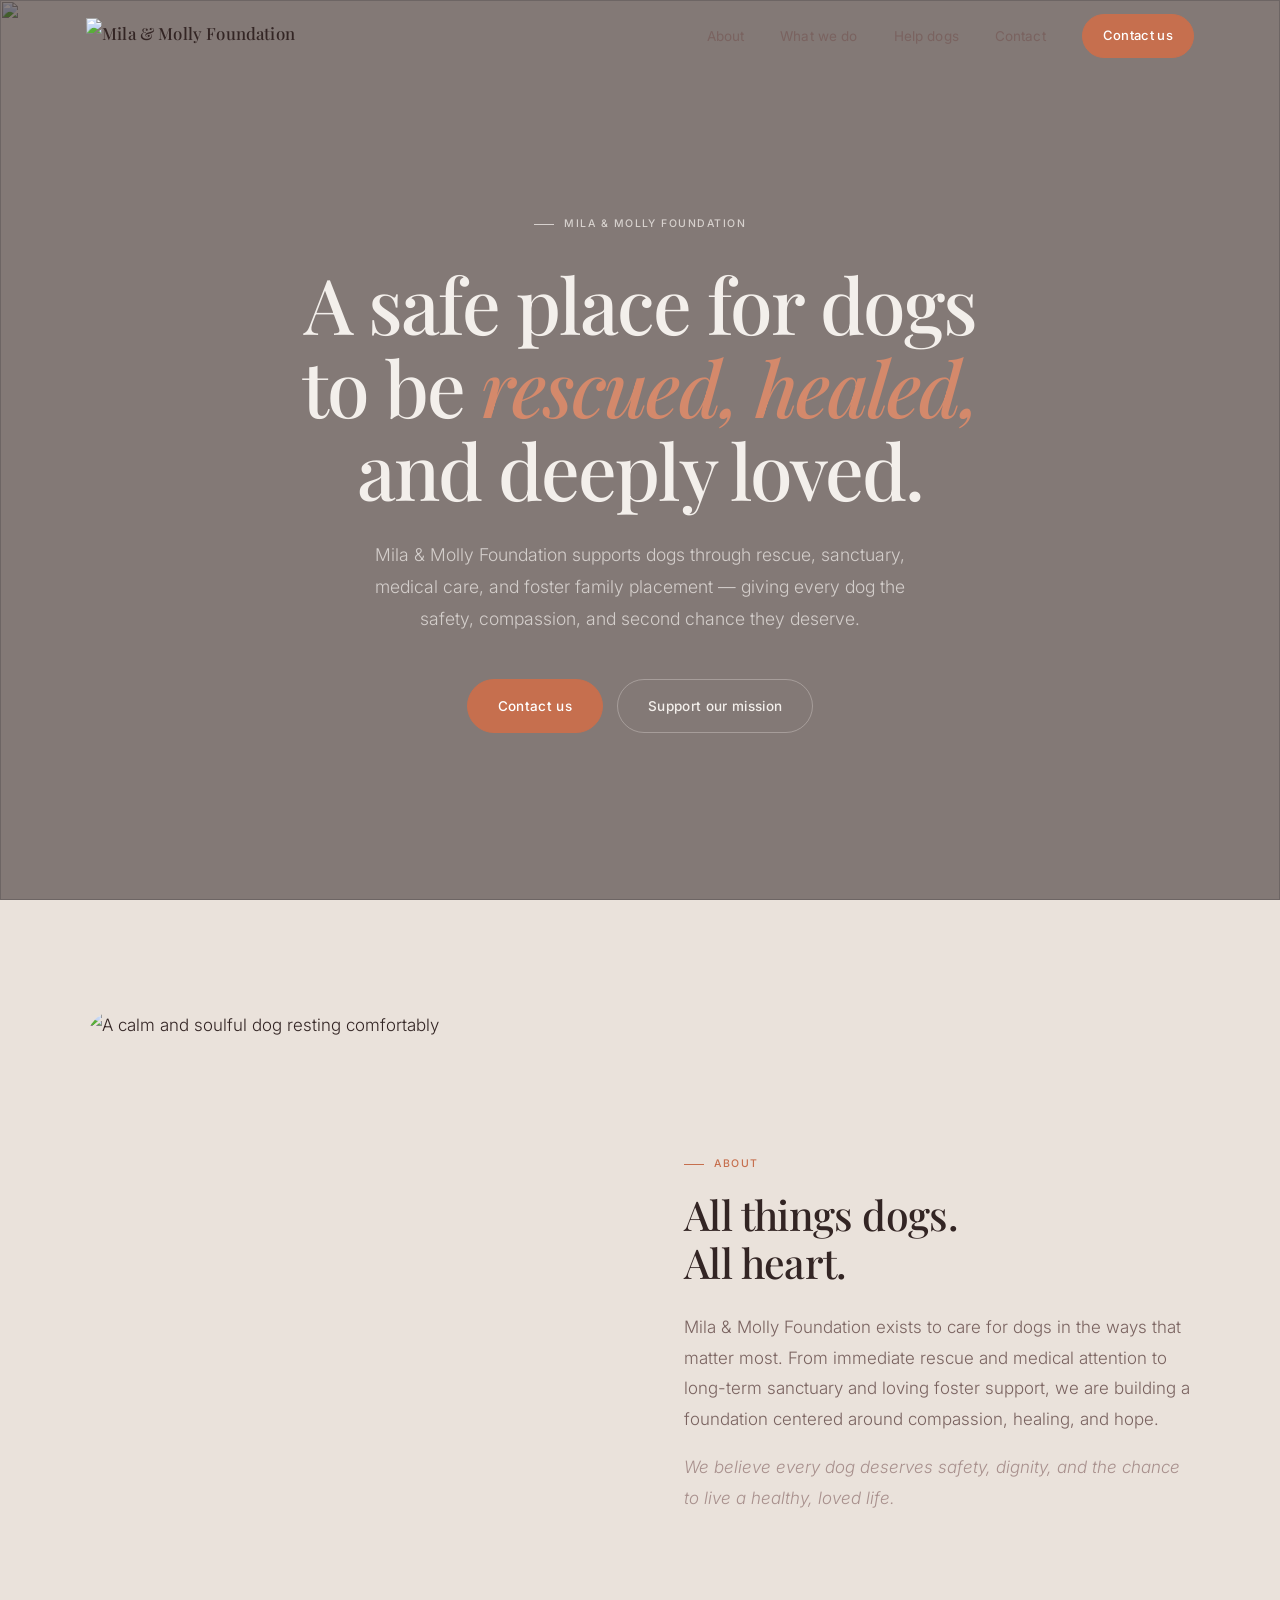
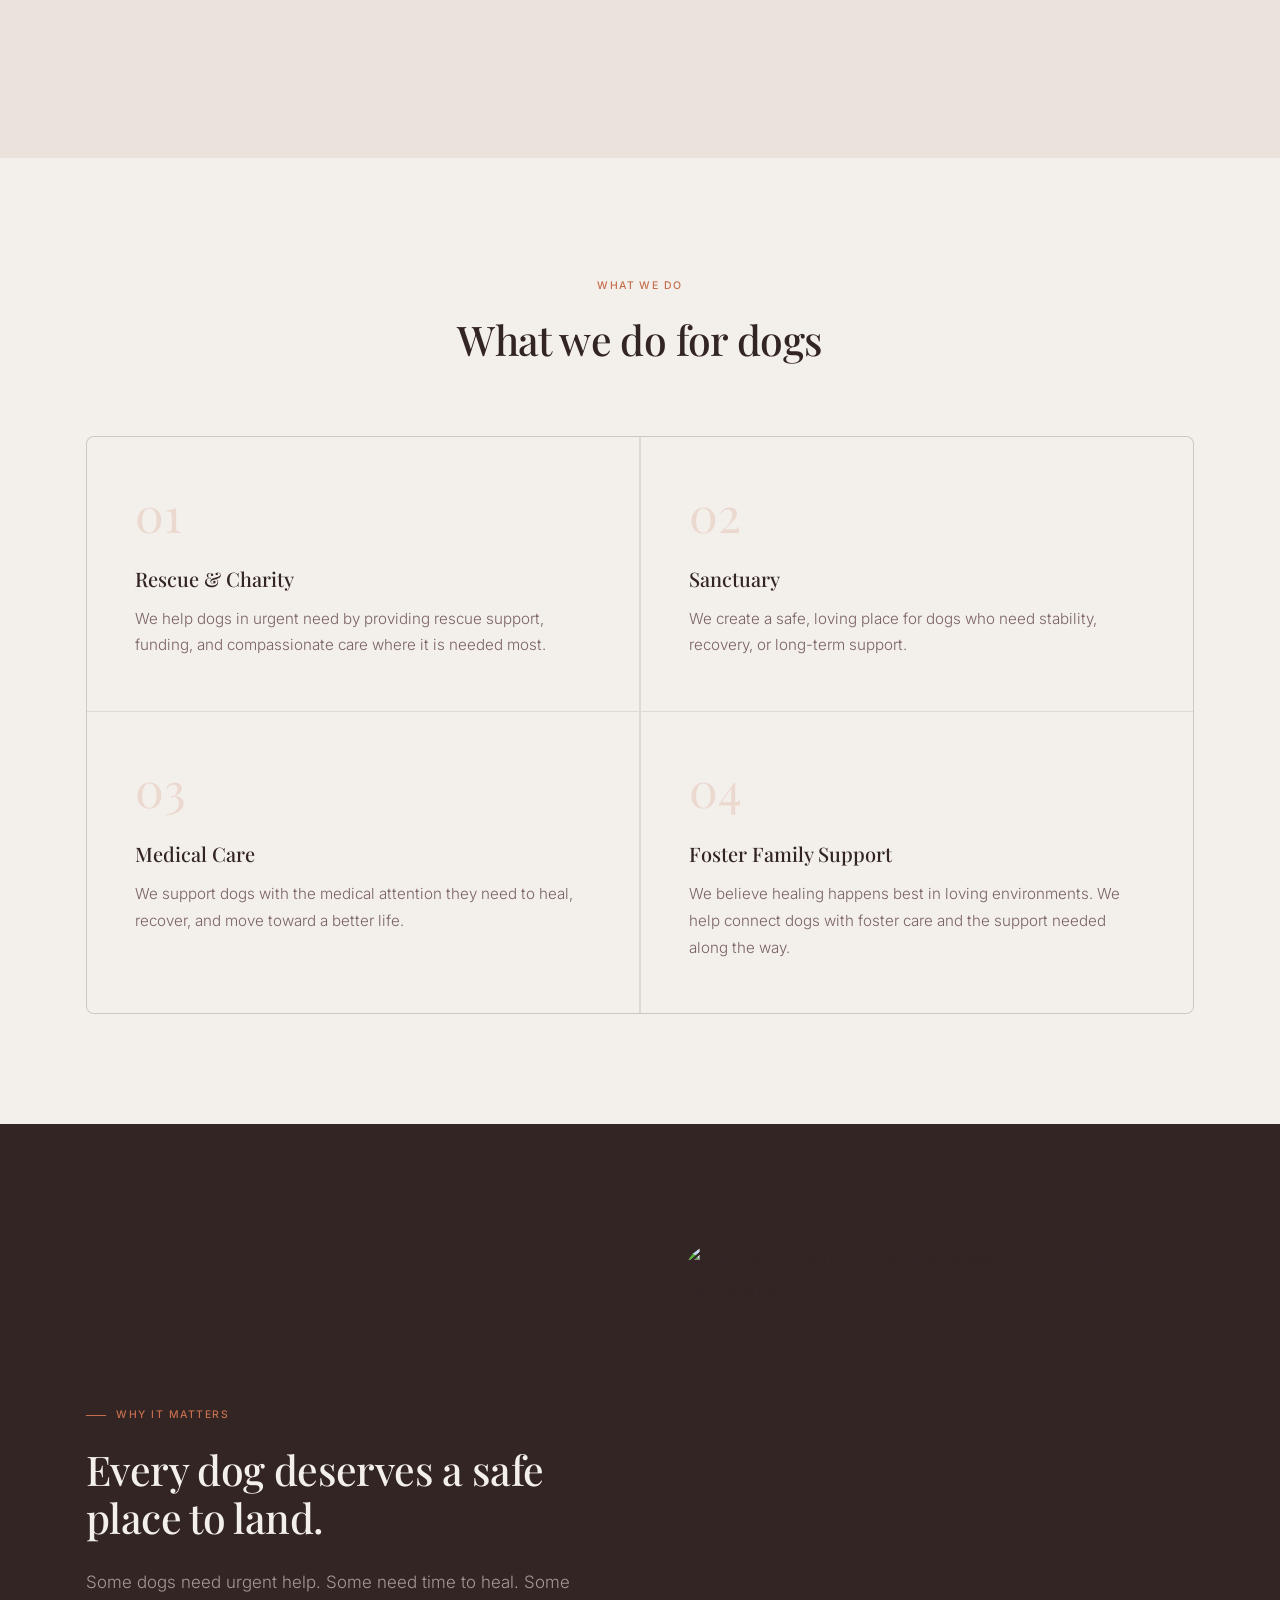
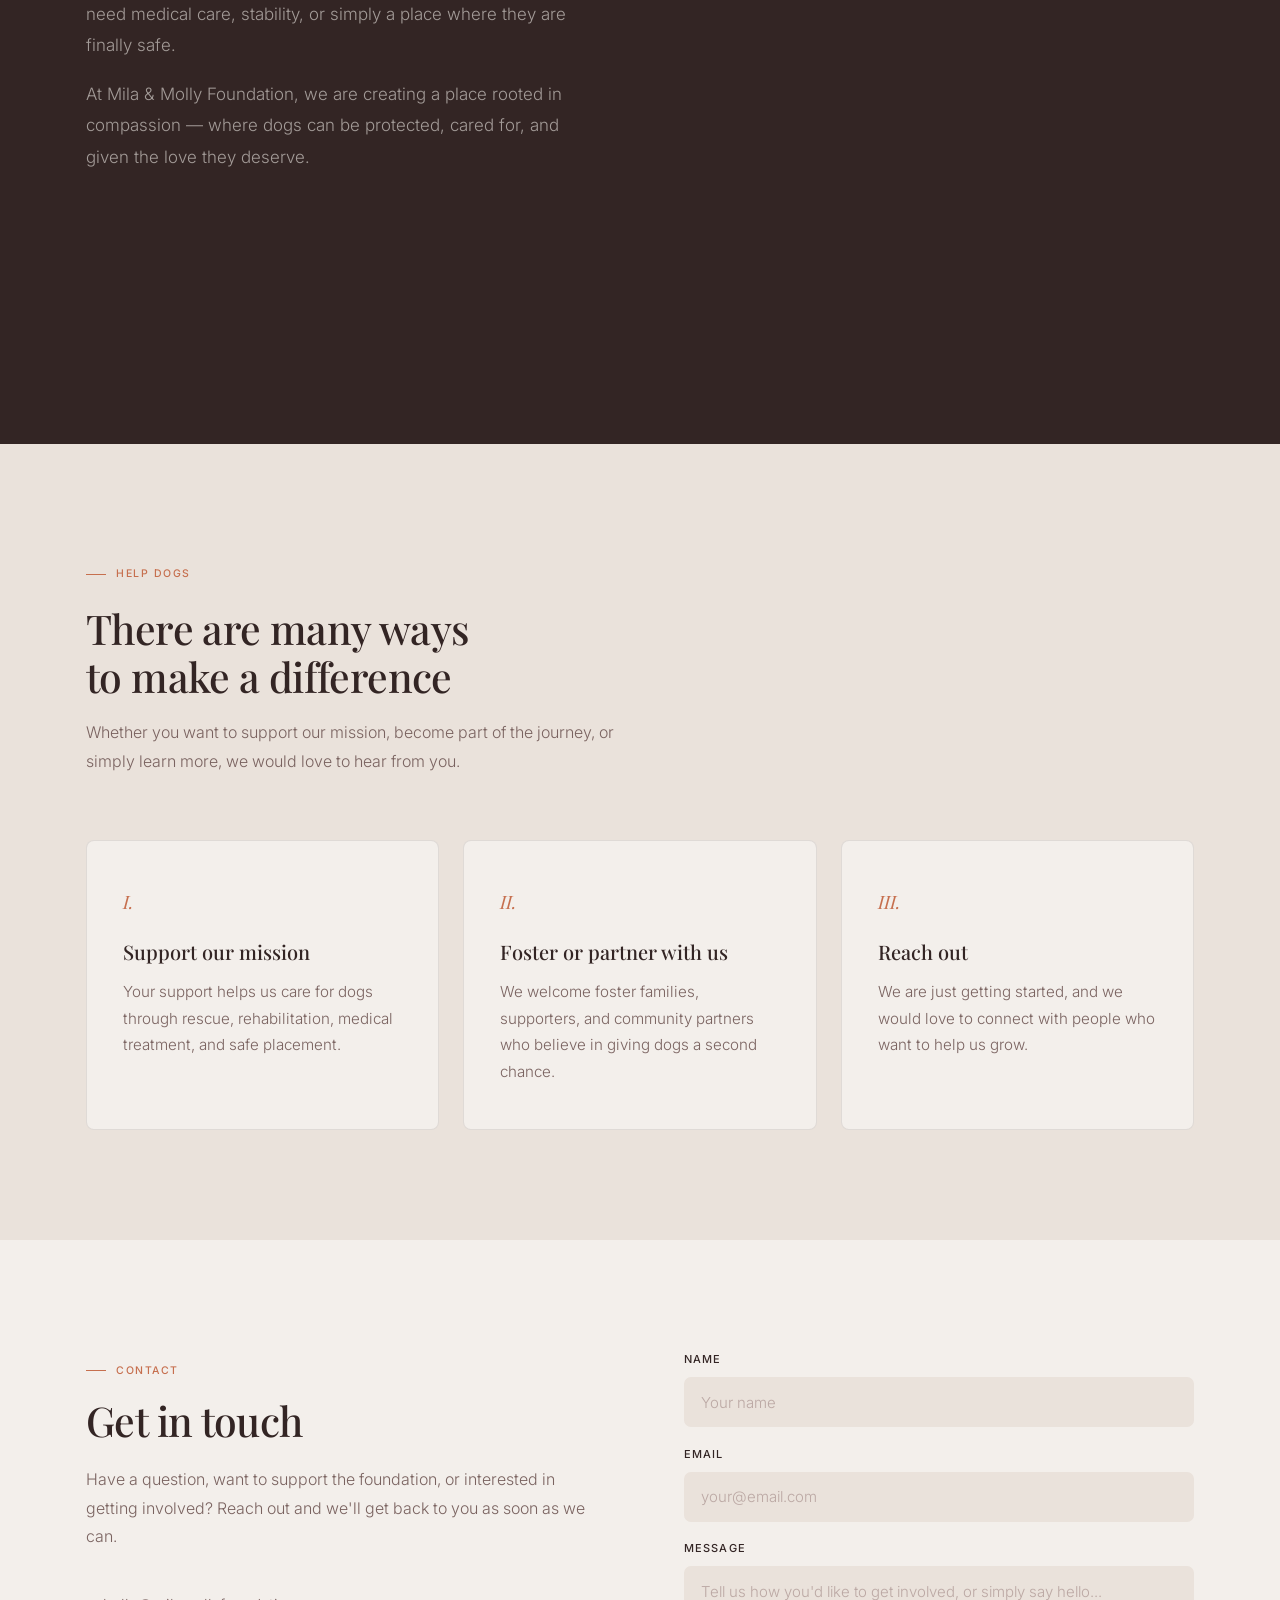
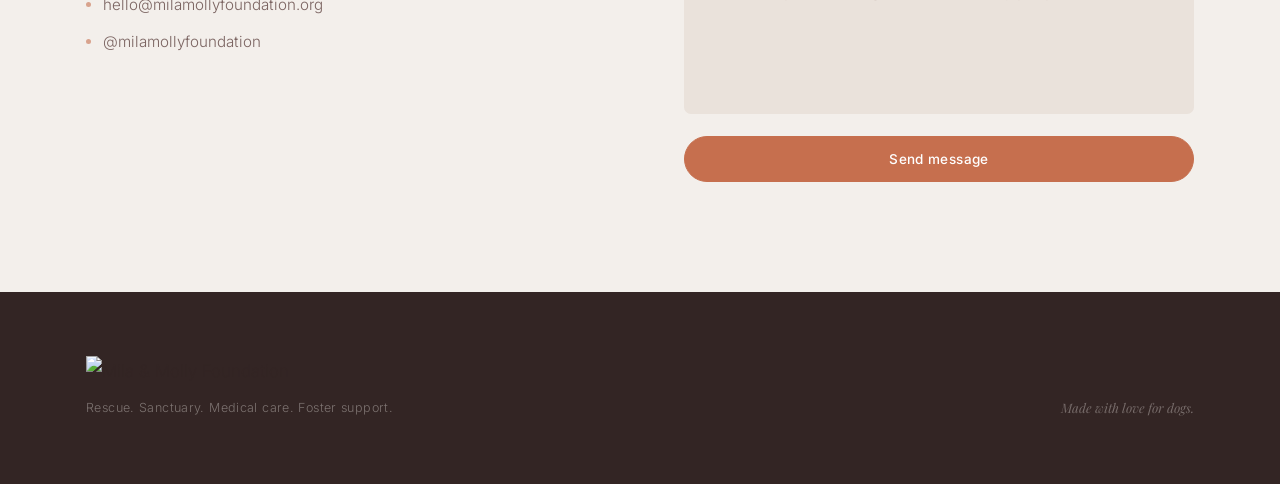
==== index.html @ 0644f425 "Add files via upload" ====
<!DOCTYPE html>
<html lang="en">
<head>
  <meta charset="UTF-8">
  <meta name="viewport" content="width=device-width, initial-scale=1.0">
  <title>Mila & Molly Foundation — Rescue. Sanctuary. Love.</title>
  <meta name="description" content="Mila & Molly Foundation supports dogs through rescue, sanctuary, medical care, and foster family placement — giving every dog the safety, compassion, and second chance they deserve.">

  <link rel="preconnect" href="https://fonts.googleapis.com">
  <link rel="preconnect" href="https://fonts.gstatic.com" crossorigin>
  <link href="https://fonts.googleapis.com/css2?family=Playfair+Display:ital,wght@0,400;0,500;0,600;1,400;1,500&family=Inter:wght@300;400;500;600&display=swap" rel="stylesheet">

  <style>

    /* ═══════════════════════════════════════════
       RESET & BASE
    ═══════════════════════════════════════════ */

    *, *::before, *::after {
      box-sizing: border-box;
      margin: 0;
      padding: 0;
    }

    :root {
      --bg:          #F3EFEB;
      --bg-2:        #EAE2DB;
      --bg-3:        #E2D9D1;
      --text:        #332524;
      --accent:      #C66F4E;
      --accent-h:    #D4896B;
      --muted:       #7A6360;
      --muted-light: #A8908D;
      --border:      rgba(51, 37, 36, 0.10);
      --border-m:    rgba(51, 37, 36, 0.18);
      --hdr:         72px;
    }

    html {
      scroll-behavior: smooth;
    }

    body {
      background: var(--bg);
      color: var(--text);
      font-family: 'Inter', sans-serif;
      font-weight: 300;
      font-size: 17px;
      line-height: 1.8;
      -webkit-font-smoothing: antialiased;
      -moz-osx-font-smoothing: grayscale;
      overflow-x: hidden;
    }

    img {
      display: block;
      max-width: 100%;
    }

    a {
      color: inherit;
      text-decoration: none;
    }

    /* ═══════════════════════════════════════════
       TYPOGRAPHY SYSTEM
    ═══════════════════════════════════════════ */

    h1, h2, h3 {
      font-family: 'Playfair Display', serif;
      color: var(--text);
    }

    h1 {
      font-size: clamp(2.6rem, 4.5vw, 4rem);
      font-weight: 500;
      line-height: 1.12;
      letter-spacing: -0.02em;
    }

    h2 {
      font-size: clamp(2rem, 3.2vw, 2.9rem);
      font-weight: 500;
      line-height: 1.18;
      letter-spacing: -0.015em;
    }

    h3 {
      font-size: 1.25rem;
      font-weight: 500;
      line-height: 1.35;
    }

    p {
      color: var(--muted);
      font-weight: 300;
    }

    .label {
      display: inline-flex;
      align-items: center;
      gap: 0.65rem;
      font-size: 10.5px;
      font-weight: 500;
      letter-spacing: 0.14em;
      text-transform: uppercase;
      color: var(--accent);
      margin-bottom: 1.25rem;
    }

    .label::before {
      content: '';
      display: block;
      width: 20px;
      height: 1px;
      background: currentColor;
      flex-shrink: 0;
    }

    /* ═══════════════════════════════════════════
       BUTTONS
    ═══════════════════════════════════════════ */

    .btn {
      display: inline-flex;
      align-items: center;
      justify-content: center;
      padding: 0.875rem 1.875rem;
      border-radius: 100px;
      font-family: 'Inter', sans-serif;
      font-size: 13.5px;
      font-weight: 500;
      letter-spacing: 0.025em;
      cursor: pointer;
      transition: background 0.22s ease, color 0.22s ease,
                  transform 0.22s ease, box-shadow 0.22s ease,
                  border-color 0.22s ease;
      border: 1.5px solid transparent;
      text-decoration: none;
      white-space: nowrap;
    }

    .btn-primary {
      background: var(--accent);
      color: #fff;
      border-color: var(--accent);
    }

    .btn-primary:hover {
      background: var(--accent-h);
      border-color: var(--accent-h);
      transform: translateY(-2px);
      box-shadow: 0 10px 28px rgba(198, 111, 78, 0.28);
    }

    .btn-ghost {
      background: transparent;
      color: var(--text);
      border-color: var(--border-m);
    }

    .btn-ghost:hover {
      background: var(--bg-2);
      border-color: rgba(51, 37, 36, 0.3);
    }

    .btn-ghost-light {
      background: transparent;
      color: #F3EFEB;
      border-color: rgba(243, 239, 235, 0.3);
    }

    .btn-ghost-light:hover {
      background: rgba(243, 239, 235, 0.1);
      border-color: rgba(243, 239, 235, 0.5);
    }

    /* ═══════════════════════════════════════════
       LAYOUT
    ═══════════════════════════════════════════ */

    .container {
      width: 100%;
      max-width: 1180px;
      margin: 0 auto;
      padding: 0 2.25rem;
    }

    section {
      padding: 110px 0;
    }

    /* ═══════════════════════════════════════════
       HEADER
    ═══════════════════════════════════════════ */

    #site-header {
      position: fixed;
      top: 0;
      left: 0;
      right: 0;
      z-index: 200;
      height: var(--hdr);
      display: flex;
      align-items: center;
      transition: background 0.35s ease, box-shadow 0.35s ease;
    }

    #site-header.scrolled {
      background: rgba(243, 239, 235, 0.94);
      backdrop-filter: blur(16px);
      -webkit-backdrop-filter: blur(16px);
      box-shadow: 0 1px 0 var(--border);
    }

    .header-inner {
      display: flex;
      align-items: center;
      justify-content: space-between;
      width: 100%;
      max-width: 1180px;
      margin: 0 auto;
      padding: 0 2.25rem;
    }

    .logo {
      font-family: 'Playfair Display', serif;
      font-size: 1.05rem;
      font-weight: 500;
      color: var(--text);
      letter-spacing: 0.01em;
      flex-shrink: 0;
    }

    .logo-amp {
      color: var(--accent);
    }

    .logo-img {
      height: 36px;
      width: auto;
      display: block;
      transition: opacity 0.2s ease;
    }

    .footer-logo-img {
      height: 32px;
      margin-bottom: 0.6rem;
    }

    .site-nav {
      display: flex;
      align-items: center;
      gap: 2.25rem;
    }

    .nav-link {
      font-size: 13.5px;
      font-weight: 400;
      color: var(--muted);
      transition: color 0.2s;
      letter-spacing: 0.01em;
    }

    .nav-link:hover {
      color: var(--text);
    }

    .nav-cta {
      padding: 0.6rem 1.25rem;
      font-size: 13px;
    }

    /* ═══════════════════════════════════════════
       HERO
    ═══════════════════════════════════════════ */

    #hero {
      padding: 0;
      min-height: 100vh;
      position: relative;
      display: flex;
      align-items: center;
      justify-content: center;
      overflow: hidden;
    }

    .hero-bg {
      position: absolute;
      inset: 0;
      z-index: 0;
    }

    .hero-bg img {
      width: 100%;
      height: 100%;
      object-fit: cover;
      object-position: center 25%;
    }

    .hero-overlay {
      position: absolute;
      inset: 0;
      background: rgba(51, 37, 36, 0.58);
      z-index: 1;
    }

    .hero-content {
      position: relative;
      z-index: 2;
      text-align: center;
      padding: calc(var(--hdr) + 72px) 2.25rem 96px;
      max-width: 900px;
      width: 100%;
      margin: 0 auto;
      display: flex;
      flex-direction: column;
      align-items: center;
    }

    .hero-kicker {
      color: rgba(243, 239, 235, 0.75);
      margin-bottom: 1.75rem;
    }

    .hero-kicker::before {
      background: rgba(243, 239, 235, 0.75);
    }

    .hero-headline {
      font-family: 'Playfair Display', serif;
      font-size: clamp(3rem, 6vw, 5.5rem);
      font-weight: 500;
      line-height: 1.08;
      letter-spacing: -0.025em;
      color: #F3EFEB;
      margin-bottom: 1.75rem;
    }

    .hero-headline em {
      font-style: italic;
      color: var(--accent-h);
    }

    .hero-body {
      font-size: 1.1rem;
      color: rgba(243, 239, 235, 0.72);
      max-width: 540px;
      line-height: 1.82;
      margin-bottom: 2.75rem;
      font-weight: 300;
    }

    .hero-ctas {
      display: flex;
      gap: 0.875rem;
      flex-wrap: wrap;
      justify-content: center;
    }

    /* ═══════════════════════════════════════════
       ABOUT
    ═══════════════════════════════════════════ */

    #about {
      background: var(--bg-2);
    }

    .about-grid {
      display: grid;
      grid-template-columns: 1fr 1fr;
      gap: 88px;
      align-items: center;
    }

    .about-photo {
      border-radius: 32px;
      overflow: hidden;
      aspect-ratio: 4 / 5;
      position: relative;
    }

    .about-photo img {
      width: 100%;
      height: 100%;
      object-fit: cover;
      object-position: center 30%;
      transition: transform 0.7s ease;
    }

    .about-photo:hover img {
      transform: scale(1.03);
    }

    .about-text .label {
      margin-bottom: 1rem;
    }

    .about-text h2 {
      margin-bottom: 1.6rem;
    }

    .about-text p + p {
      margin-top: 1.1rem;
    }

    .about-text p:last-of-type {
      font-style: italic;
      color: var(--muted-light);
    }

    /* ═══════════════════════════════════════════
       WHAT WE DO
    ═══════════════════════════════════════════ */

    #what-we-do {
      background: var(--bg);
    }

    .wwd-header {
      text-align: center;
      margin-bottom: 4.5rem;
    }

    .wwd-header .label {
      justify-content: center;
    }

    .wwd-header .label::before {
      display: none;
    }

    .wwd-header h2 {
      margin-top: 0;
    }

    .wwd-grid {
      display: grid;
      grid-template-columns: repeat(2, 1fr);
      gap: 1.5px;
      background: var(--border);
      border: 1.5px solid var(--border);
      border-radius: 8px;
      overflow: hidden;
    }

    .wwd-card {
      background: var(--bg);
      padding: 3.25rem 3rem;
      transition: background 0.3s ease;
      position: relative;
    }

    .wwd-card:hover {
      background: var(--bg-2);
    }

    .wwd-num {
      font-family: 'Playfair Display', serif;
      font-size: 3rem;
      font-weight: 400;
      color: rgba(198, 111, 78, 0.18);
      line-height: 1;
      margin-bottom: 1.75rem;
      display: block;
    }

    .wwd-card h3 {
      margin-bottom: 0.875rem;
      color: var(--text);
    }

    .wwd-card p {
      font-size: 0.95rem;
      line-height: 1.75;
    }

    /* ═══════════════════════════════════════════
       WHY IT MATTERS
    ═══════════════════════════════════════════ */

    #why {
      background: var(--text);
      padding: 120px 0;
    }

    .why-grid {
      display: grid;
      grid-template-columns: 1fr 1fr;
      gap: 88px;
      align-items: center;
    }

    .why-text .label {
      color: var(--accent);
    }

    .why-text h2 {
      color: #F3EFEB;
      margin-bottom: 1.6rem;
    }

    .why-text p {
      color: rgba(243, 239, 235, 0.58);
      line-height: 1.85;
    }

    .why-text p + p {
      margin-top: 1.1rem;
    }

    .why-photo {
      border-radius: 32px;
      overflow: hidden;
      aspect-ratio: 3 / 4;
    }

    .why-photo img {
      width: 100%;
      height: 100%;
      object-fit: cover;
      object-position: center 20%;
    }

    /* ═══════════════════════════════════════════
       HOW TO HELP
    ═══════════════════════════════════════════ */

    #help {
      background: var(--bg-2);
    }

    .help-header {
      max-width: 580px;
      margin-bottom: 4rem;
    }

    .help-header h2 {
      margin-bottom: 1.1rem;
    }

    .help-header p {
      font-size: 1rem;
    }

    .help-grid {
      display: grid;
      grid-template-columns: repeat(3, 1fr);
      gap: 1.5rem;
    }

    .help-card {
      padding: 2.75rem 2.25rem;
      background: var(--bg);
      border-radius: 8px;
      border: 1.5px solid var(--border);
      transition: box-shadow 0.3s ease, transform 0.3s ease;
    }

    .help-card:hover {
      box-shadow: 0 8px 32px rgba(51, 37, 36, 0.07);
      transform: translateY(-3px);
    }

    .help-roman {
      font-family: 'Playfair Display', serif;
      font-size: 1.15rem;
      font-weight: 400;
      font-style: italic;
      color: var(--accent);
      margin-bottom: 1.25rem;
      display: block;
    }

    .help-card h3 {
      margin-bottom: 0.875rem;
    }

    .help-card p {
      font-size: 0.95rem;
      line-height: 1.75;
    }

    /* ═══════════════════════════════════════════
       CONTACT
    ═══════════════════════════════════════════ */

    #contact {
      background: var(--bg);
    }

    .contact-grid {
      display: grid;
      grid-template-columns: 1fr 1fr;
      gap: 88px;
      align-items: start;
    }

    .contact-info .label {
      margin-bottom: 1rem;
    }

    .contact-info h2 {
      margin-bottom: 1.25rem;
    }

    .contact-info > p {
      margin-bottom: 2.5rem;
      font-size: 1rem;
    }

    .contact-details {
      display: flex;
      flex-direction: column;
      gap: 0.6rem;
    }

    .contact-detail-item {
      display: flex;
      align-items: center;
      gap: 0.75rem;
      font-size: 0.95rem;
      color: var(--muted);
      transition: color 0.2s;
    }

    .contact-detail-item:hover {
      color: var(--accent);
    }

    .detail-dot {
      width: 5px;
      height: 5px;
      border-radius: 50%;
      background: var(--accent);
      flex-shrink: 0;
      opacity: 0.6;
    }

    /* Form */

    .contact-form {
      display: flex;
      flex-direction: column;
      gap: 1.1rem;
    }

    .form-group {
      display: flex;
      flex-direction: column;
      gap: 0.45rem;
    }

    .form-label {
      font-size: 11px;
      font-weight: 500;
      letter-spacing: 0.1em;
      text-transform: uppercase;
      color: var(--text);
    }

    .form-input,
    .form-textarea {
      width: 100%;
      padding: 0.9rem 1rem;
      background: var(--bg-2);
      border: 1.5px solid transparent;
      border-radius: 7px;
      font-family: 'Inter', sans-serif;
      font-size: 15px;
      font-weight: 300;
      color: var(--text);
      transition: border-color 0.22s, background 0.22s;
      outline: none;
      resize: none;
    }

    .form-input::placeholder,
    .form-textarea::placeholder {
      color: var(--muted-light);
      opacity: 0.7;
    }

    .form-input:focus,
    .form-textarea:focus {
      border-color: rgba(198, 111, 78, 0.45);
      background: rgba(255,255,255,0.7);
    }

    .form-textarea {
      min-height: 148px;
    }

    .btn-submit {
      width: 100%;
      margin-top: 0.25rem;
      transition: background 0.22s ease, transform 0.22s ease,
                  box-shadow 0.22s ease, border-color 0.22s ease;
    }

    /* ═══════════════════════════════════════════
       FOOTER
    ═══════════════════════════════════════════ */

    footer {
      background: var(--text);
      padding: 64px 0;
    }

    .footer-inner {
      display: flex;
      align-items: flex-end;
      justify-content: space-between;
    }

    .footer-logo {
      font-family: 'Playfair Display', serif;
      font-size: 1.05rem;
      font-weight: 500;
      color: #F3EFEB;
      display: block;
      margin-bottom: 0.5rem;
    }

    .footer-tagline {
      font-size: 12.5px;
      color: rgba(243, 239, 235, 0.38);
      font-weight: 300;
      letter-spacing: 0.03em;
    }

    .footer-love {
      font-family: 'Playfair Display', serif;
      font-size: 13px;
      font-style: italic;
      color: rgba(243, 239, 235, 0.35);
    }

    /* ═══════════════════════════════════════════
       SCROLL REVEAL
    ═══════════════════════════════════════════ */

    .reveal {
      opacity: 0;
      transform: translateY(28px);
      transition: opacity 0.75s cubic-bezier(0.16, 1, 0.3, 1),
                  transform 0.75s cubic-bezier(0.16, 1, 0.3, 1);
    }

    .reveal.in-view {
      opacity: 1;
      transform: translateY(0);
    }

    .reveal-d1 { transition-delay: 0.08s; }
    .reveal-d2 { transition-delay: 0.16s; }
    .reveal-d3 { transition-delay: 0.24s; }
    .reveal-d4 { transition-delay: 0.32s; }

    /* ═══════════════════════════════════════════
       RESPONSIVE — TABLET
    ═══════════════════════════════════════════ */

    @media (max-width: 960px) {
      section { padding: 80px 0; }
      #why    { padding: 80px 0; }

      .hero-content {
        padding: calc(var(--hdr) + 48px) 1.5rem 80px;
      }

      .hero-body { max-width: 100%; }

      .about-grid,
      .why-grid,
      .contact-grid {
        grid-template-columns: 1fr;
        gap: 3rem;
      }

      .about-photo {
        aspect-ratio: 16 / 9;
        order: -1;
      }

      .why-photo {
        aspect-ratio: 16 / 9;
        order: 2;
      }

      .wwd-grid {
        grid-template-columns: 1fr;
      }

      .help-grid {
        grid-template-columns: 1fr;
        gap: 1.1rem;
      }

      .footer-inner {
        flex-direction: column;
        gap: 1.5rem;
        align-items: flex-start;
      }
    }

    @media (max-width: 640px) {
      h2 { font-size: 1.85rem; }

      .hero-headline { font-size: 2.2rem; }

      .hero-ctas {
        flex-direction: column;
      }

      .hero-ctas .btn {
        width: 100%;
      }

      .wwd-card { padding: 2.25rem 1.75rem; }
      .help-card { padding: 2rem 1.75rem; }

      .site-nav .nav-link { display: none; }
    }

    /* ═══════════════════════════════════════════
       ACCESSIBILITY & FINE DETAILS
    ═══════════════════════════════════════════ */

    :focus-visible {
      outline: 2px solid var(--accent);
      outline-offset: 3px;
      border-radius: 3px;
    }

    ::selection {
      background: rgba(198, 111, 78, 0.18);
      color: var(--text);
    }

  </style>
</head>

<body>

  <!-- ━━━━━━━━━━━━━━━━━━━━━━━━━━━━━━━━━━━━━━
       HEADER
  ━━━━━━━━━━━━━━━━━━━━━━━━━━━━━━━━━━━━━━ -->

  <header id="site-header" role="banner">
    <div class="header-inner">
      <a href="#" class="logo" aria-label="Mila &amp; Molly Foundation — home">
        <img src="images/mila and molly logo white.svg" alt="Mila &amp; Molly Foundation" class="logo-img" id="nav-logo">
      </a>

      <nav class="site-nav" aria-label="Primary navigation">
        <a href="#about"       class="nav-link">About</a>
        <a href="#what-we-do" class="nav-link">What we do</a>
        <a href="#help"        class="nav-link">Help dogs</a>
        <a href="#contact"     class="nav-link">Contact</a>
        <a href="#contact"     class="btn btn-primary nav-cta">Contact us</a>
      </nav>
    </div>
  </header>


  <main>

    <!-- ━━━━━━━━━━━━━━━━━━━━━━━━━━━━━━━━━━━━━━
         HERO
    ━━━━━━━━━━━━━━━━━━━━━━━━━━━━━━━━━━━━━━ -->

    <section id="hero" aria-label="Introduction">

      <div class="hero-bg" aria-hidden="true">
        <img
          src="https://images.pexels.com/photos/1108099/pexels-photo-1108099.jpeg?auto=compress&cs=tinysrgb&w=1600&h=1200&dpr=1"
          alt=""
          loading="eager"
          fetchpriority="high"
        >
      </div>
      <div class="hero-overlay" aria-hidden="true"></div>

      <div class="hero-content">
        <span class="label hero-kicker">Mila &amp; Molly Foundation</span>

        <h1 class="hero-headline">
          A safe place for dogs<br>
          to be <em>rescued, healed,</em><br>
          and deeply loved.
        </h1>

        <p class="hero-body">
          Mila &amp; Molly Foundation supports dogs through rescue, sanctuary, medical care, and foster family placement — giving every dog the safety, compassion, and second chance they deserve.
        </p>

        <div class="hero-ctas">
          <a href="#contact" class="btn btn-primary">Contact us</a>
          <a href="#help"    class="btn btn-ghost-light">Support our mission</a>
        </div>
      </div>

    </section>


    <!-- ━━━━━━━━━━━━━━━━━━━━━━━━━━━━━━━━━━━━━━
         ABOUT / MISSION
    ━━━━━━━━━━━━━━━━━━━━━━━━━━━━━━━━━━━━━━ -->

    <section id="about" aria-labelledby="about-heading">
      <div class="container">
        <div class="about-grid">

          <div class="about-photo reveal">
            <img
              src="https://images.pexels.com/photos/2253275/pexels-photo-2253275.jpeg?auto=compress&cs=tinysrgb&w=900&h=1100&dpr=1"
              alt="A calm and soulful dog resting comfortably"
              loading="lazy"
            >
          </div>

          <div class="about-text reveal reveal-d1">
            <span class="label">About</span>
            <h2 id="about-heading">All things dogs.<br>All heart.</h2>
            <p>
              Mila &amp; Molly Foundation exists to care for dogs in the ways that matter most. From immediate rescue and medical attention to long-term sanctuary and loving foster support, we are building a foundation centered around compassion, healing, and hope.
            </p>
            <p>
              We believe every dog deserves safety, dignity, and the chance to live a healthy, loved life.
            </p>
          </div>

        </div>
      </div>
    </section>


    <!-- ━━━━━━━━━━━━━━━━━━━━━━━━━━━━━━━━━━━━━━
         WHAT WE DO
    ━━━━━━━━━━━━━━━━━━━━━━━━━━━━━━━━━━━━━━ -->

    <section id="what-we-do" aria-labelledby="wwd-heading">
      <div class="container">

        <div class="wwd-header reveal">
          <span class="label">What we do</span>
          <h2 id="wwd-heading">What we do for dogs</h2>
        </div>

        <div class="wwd-grid">

          <div class="wwd-card reveal reveal-d1">
            <span class="wwd-num" aria-hidden="true">01</span>
            <h3>Rescue &amp; Charity</h3>
            <p>We help dogs in urgent need by providing rescue support, funding, and compassionate care where it is needed most.</p>
          </div>

          <div class="wwd-card reveal reveal-d2">
            <span class="wwd-num" aria-hidden="true">02</span>
            <h3>Sanctuary</h3>
            <p>We create a safe, loving place for dogs who need stability, recovery, or long-term support.</p>
          </div>

          <div class="wwd-card reveal reveal-d3">
            <span class="wwd-num" aria-hidden="true">03</span>
            <h3>Medical Care</h3>
            <p>We support dogs with the medical attention they need to heal, recover, and move toward a better life.</p>
          </div>

          <div class="wwd-card reveal reveal-d4">
            <span class="wwd-num" aria-hidden="true">04</span>
            <h3>Foster Family Support</h3>
            <p>We believe healing happens best in loving environments. We help connect dogs with foster care and the support needed along the way.</p>
          </div>

        </div>
      </div>
    </section>


    <!-- ━━━━━━━━━━━━━━━━━━━━━━━━━━━━━━━━━━━━━━
         WHY IT MATTERS
    ━━━━━━━━━━━━━━━━━━━━━━━━━━━━━━━━━━━━━━ -->

    <section id="why" aria-labelledby="why-heading">
      <div class="container">
        <div class="why-grid">

          <div class="why-text reveal">
            <span class="label">Why it matters</span>
            <h2 id="why-heading">Every dog deserves a safe place to land.</h2>
            <p>
              Some dogs need urgent help. Some need time to heal. Some need medical care, stability, or simply a place where they are finally safe.
            </p>
            <p>
              At Mila &amp; Molly Foundation, we are creating a place rooted in compassion — where dogs can be protected, cared for, and given the love they deserve.
            </p>
          </div>

          <div class="why-photo reveal reveal-d1">
            <img
              src="https://images.pexels.com/photos/1851164/pexels-photo-1851164.jpeg?auto=compress&cs=tinysrgb&w=900&h=1200&dpr=1"
              alt="A dog with a gentle, hopeful expression looking quietly into the distance"
              loading="lazy"
            >
          </div>

        </div>
      </div>
    </section>


    <!-- ━━━━━━━━━━━━━━━━━━━━━━━━━━━━━━━━━━━━━━
         HOW TO HELP
    ━━━━━━━━━━━━━━━━━━━━━━━━━━━━━━━━━━━━━━ -->

    <section id="help" aria-labelledby="help-heading">
      <div class="container">

        <div class="help-header reveal">
          <span class="label">Help dogs</span>
          <h2 id="help-heading">There are many ways<br>to make a difference</h2>
          <p>Whether you want to support our mission, become part of the journey, or simply learn more, we would love to hear from you.</p>
        </div>

        <div class="help-grid">

          <div class="help-card reveal reveal-d1">
            <span class="help-roman" aria-hidden="true">I.</span>
            <h3>Support our mission</h3>
            <p>Your support helps us care for dogs through rescue, rehabilitation, medical treatment, and safe placement.</p>
          </div>

          <div class="help-card reveal reveal-d2">
            <span class="help-roman" aria-hidden="true">II.</span>
            <h3>Foster or partner with us</h3>
            <p>We welcome foster families, supporters, and community partners who believe in giving dogs a second chance.</p>
          </div>

          <div class="help-card reveal reveal-d3">
            <span class="help-roman" aria-hidden="true">III.</span>
            <h3>Reach out</h3>
            <p>We are just getting started, and we would love to connect with people who want to help us grow.</p>
          </div>

        </div>
      </div>
    </section>


    <!-- ━━━━━━━━━━━━━━━━━━━━━━━━━━━━━━━━━━━━━━
         CONTACT
    ━━━━━━━━━━━━━━━━━━━━━━━━━━━━━━━━━━━━━━ -->

    <section id="contact" aria-labelledby="contact-heading">
      <div class="container">
        <div class="contact-grid">

          <div class="contact-info reveal">
            <span class="label">Contact</span>
            <h2 id="contact-heading">Get in touch</h2>
            <p>
              Have a question, want to support the foundation, or interested in getting involved? Reach out and we'll get back to you as soon as we can.
            </p>

            <div class="contact-details">
              <a
                href="mailto:hello@milamollyfoundation.org"
                class="contact-detail-item"
                aria-label="Email us at hello@milamollyfoundation.org"
              >
                <span class="detail-dot" aria-hidden="true"></span>
                hello@milamollyfoundation.org
              </a>
              <a
                href="https://instagram.com/milamollyfoundation"
                class="contact-detail-item"
                target="_blank"
                rel="noopener noreferrer"
                aria-label="Follow us on Instagram @milamollyfoundation"
              >
                <span class="detail-dot" aria-hidden="true"></span>
                @milamollyfoundation
              </a>
            </div>
          </div>

          <form
            class="contact-form reveal reveal-d1"
            id="contact-form"
            novalidate
            aria-label="Contact form"
          >
            <div class="form-group">
              <label class="form-label" for="name">Name</label>
              <input
                class="form-input"
                type="text"
                id="name"
                name="name"
                placeholder="Your name"
                autocomplete="name"
                required
              >
            </div>

            <div class="form-group">
              <label class="form-label" for="email">Email</label>
              <input
                class="form-input"
                type="email"
                id="email"
                name="email"
                placeholder="your@email.com"
                autocomplete="email"
                required
              >
            </div>

            <div class="form-group">
              <label class="form-label" for="message">Message</label>
              <textarea
                class="form-textarea"
                id="message"
                name="message"
                placeholder="Tell us how you'd like to get involved, or simply say hello..."
                required
              ></textarea>
            </div>

            <button type="submit" class="btn btn-primary btn-submit" id="submit-btn">
              Send message
            </button>
          </form>

        </div>
      </div>
    </section>

  </main>


  <!-- ━━━━━━━━━━━━━━━━━━━━━━━━━━━━━━━━━━━━━━
       FOOTER
  ━━━━━━━━━━━━━━━━━━━━━━━━━━━━━━━━━━━━━━ -->

  <footer role="contentinfo">
    <div class="container">
      <div class="footer-inner">
        <div>
          <img src="images/mila and molly logo white.svg" alt="Mila &amp; Molly Foundation" class="logo-img footer-logo-img">
          <p class="footer-tagline">Rescue. Sanctuary. Medical care. Foster support.</p>
        </div>
        <p class="footer-love">Made with love for dogs.</p>
      </div>
    </div>
  </footer>


  <!-- ━━━━━━━━━━━━━━━━━━━━━━━━━━━━━━━━━━━━━━
       JAVASCRIPT
  ━━━━━━━━━━━━━━━━━━━━━━━━━━━━━━━━━━━━━━ -->

  <script>

    /* ── Header scroll behavior ── */
    const header  = document.getElementById('site-header');
    const navLogo = document.getElementById('nav-logo');
    const LOGO_DARK  = 'images/mila and molly logo.svg';
    const LOGO_WHITE = 'images/mila and molly logo white.svg';

    function updateHeader() {
      if (window.scrollY > 24) {
        header.classList.add('scrolled');
        navLogo.src = LOGO_DARK;
      } else {
        header.classList.remove('scrolled');
        navLogo.src = LOGO_WHITE;
      }
    }

    window.addEventListener('scroll', updateHeader, { passive: true });
    updateHeader();


    /* ── Scroll reveal (IntersectionObserver) ── */
    const revealEls = document.querySelectorAll('.reveal');

    const revealObserver = new IntersectionObserver(
      (entries) => {
        entries.forEach(entry => {
          if (entry.isIntersecting) {
            entry.target.classList.add('in-view');
            revealObserver.unobserve(entry.target);
          }
        });
      },
      { threshold: 0.1, rootMargin: '0px 0px -48px 0px' }
    );

    revealEls.forEach(el => revealObserver.observe(el));


    /* ── Contact form ── */
    const form   = document.getElementById('contact-form');
    const submitBtn = document.getElementById('submit-btn');

    form.addEventListener('submit', function (e) {
      e.preventDefault();

      submitBtn.textContent = 'Message sent ✓';
      submitBtn.style.background    = '#6A9A72';
      submitBtn.style.borderColor   = '#6A9A72';
      submitBtn.style.pointerEvents = 'none';

      setTimeout(() => {
        submitBtn.textContent = 'Send message';
        submitBtn.style.background    = '';
        submitBtn.style.borderColor   = '';
        submitBtn.style.pointerEvents = '';
        form.reset();
      }, 3500);
    });


    /* ── Smooth anchor scroll (fallback for older browsers) ── */
    document.querySelectorAll('a[href^="#"]').forEach(anchor => {
      anchor.addEventListener('click', function (e) {
        const id = this.getAttribute('href');
        if (id === '#') return;
        const target = document.querySelector(id);
        if (target) {
          e.preventDefault();
          target.scrollIntoView({ behavior: 'smooth', block: 'start' });
        }
      });
    });

  </script>

</body>
</html>
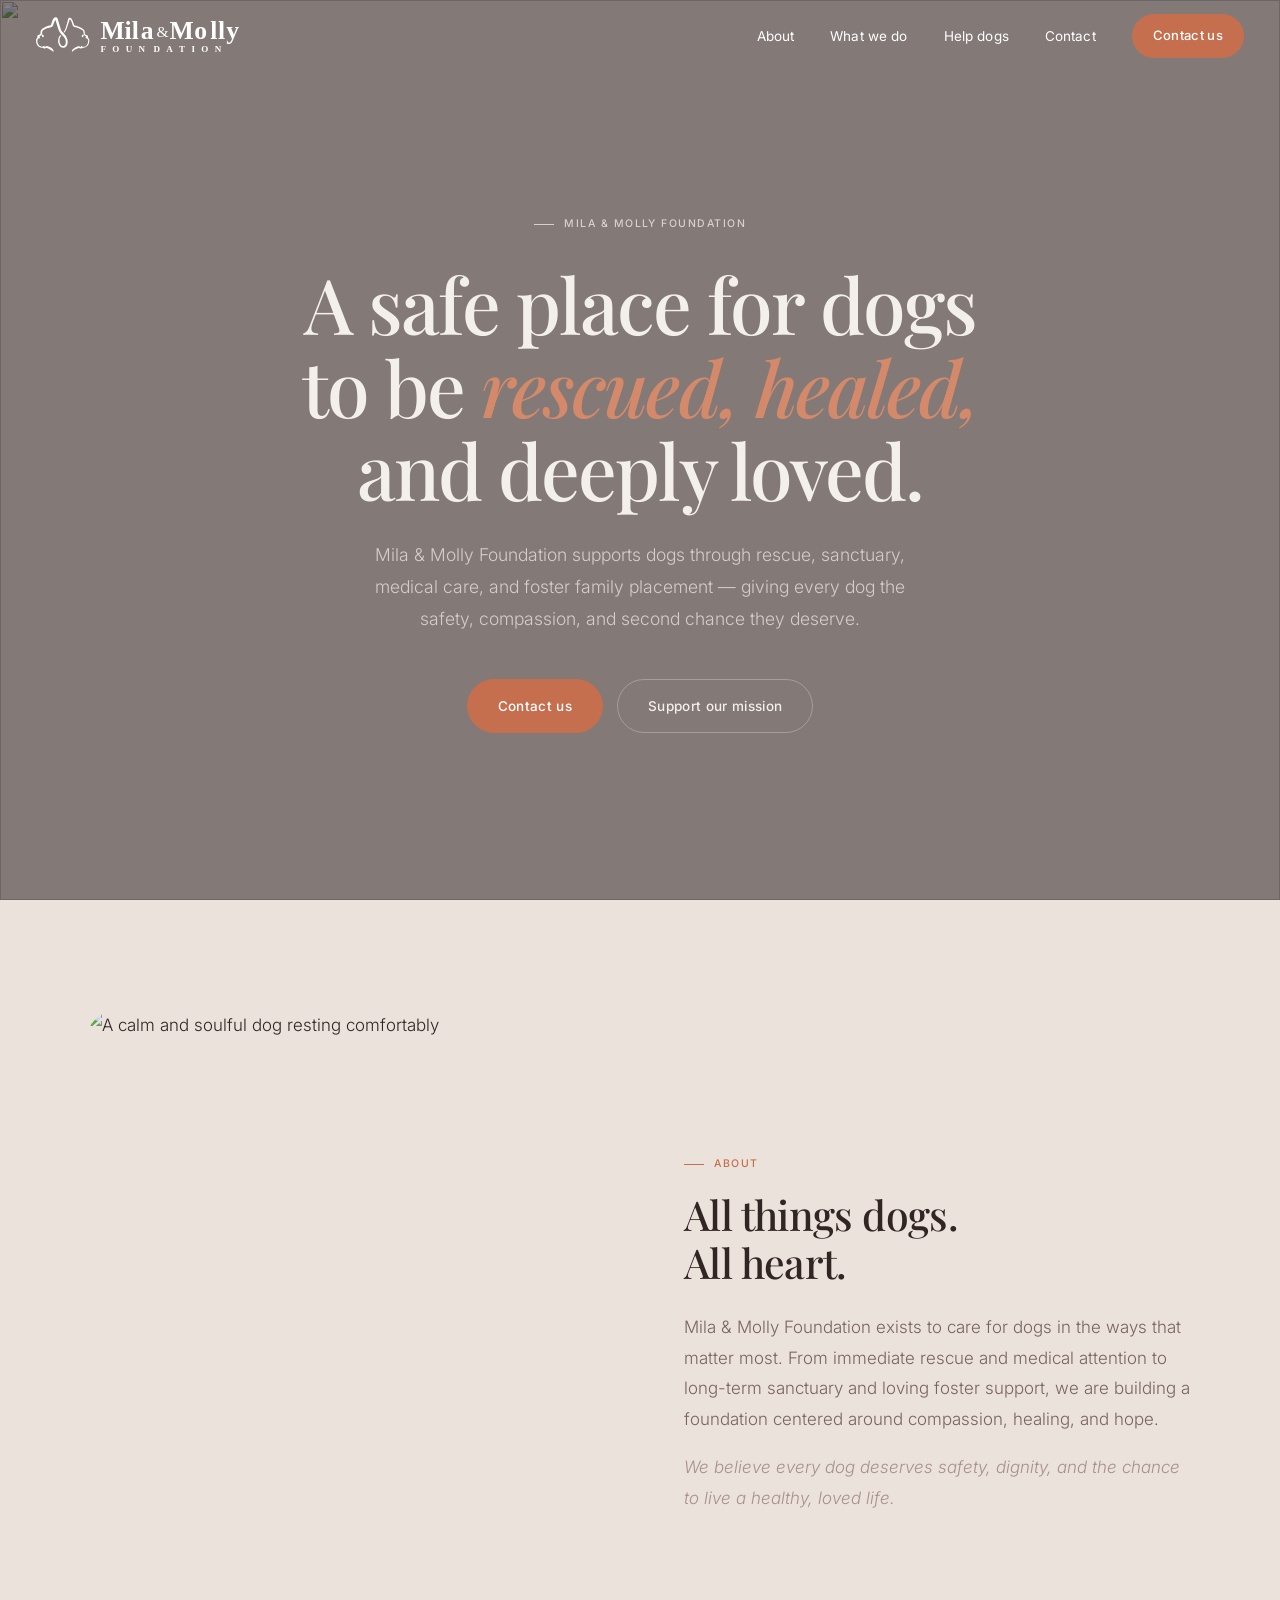
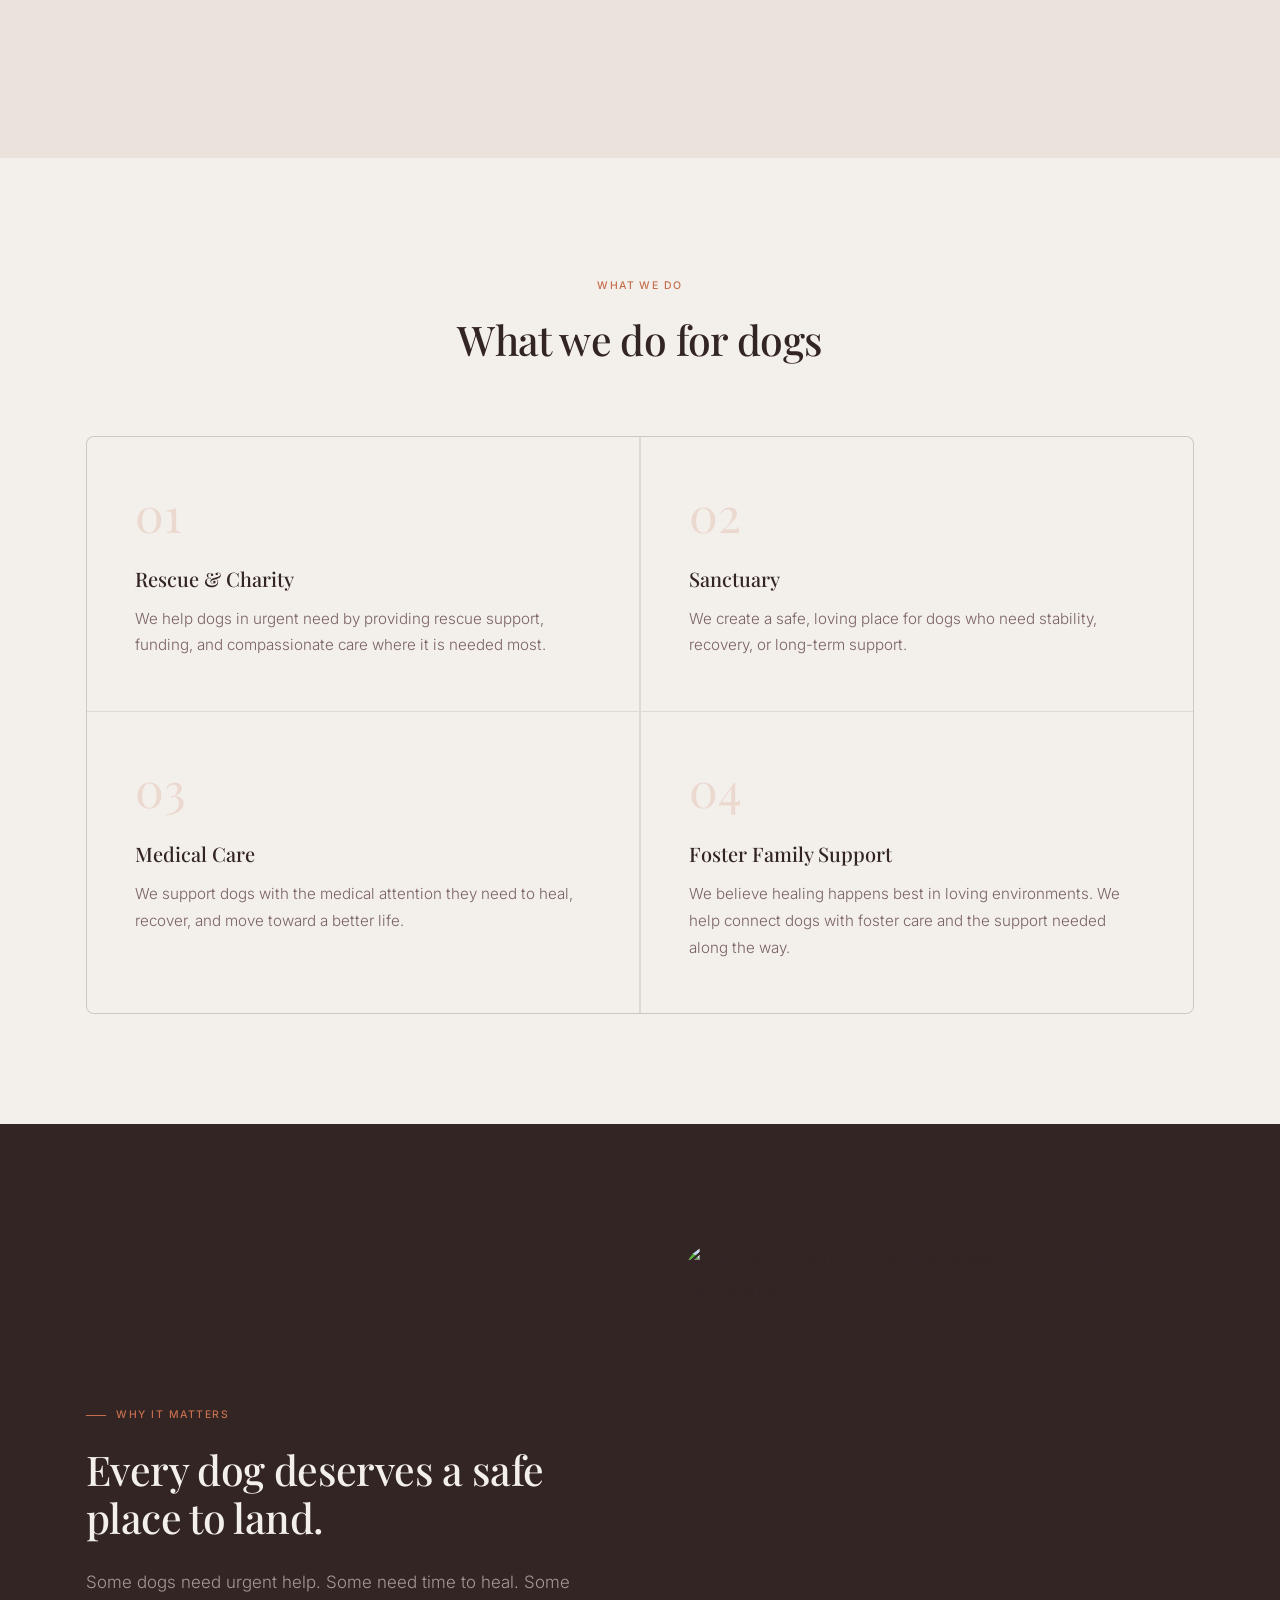
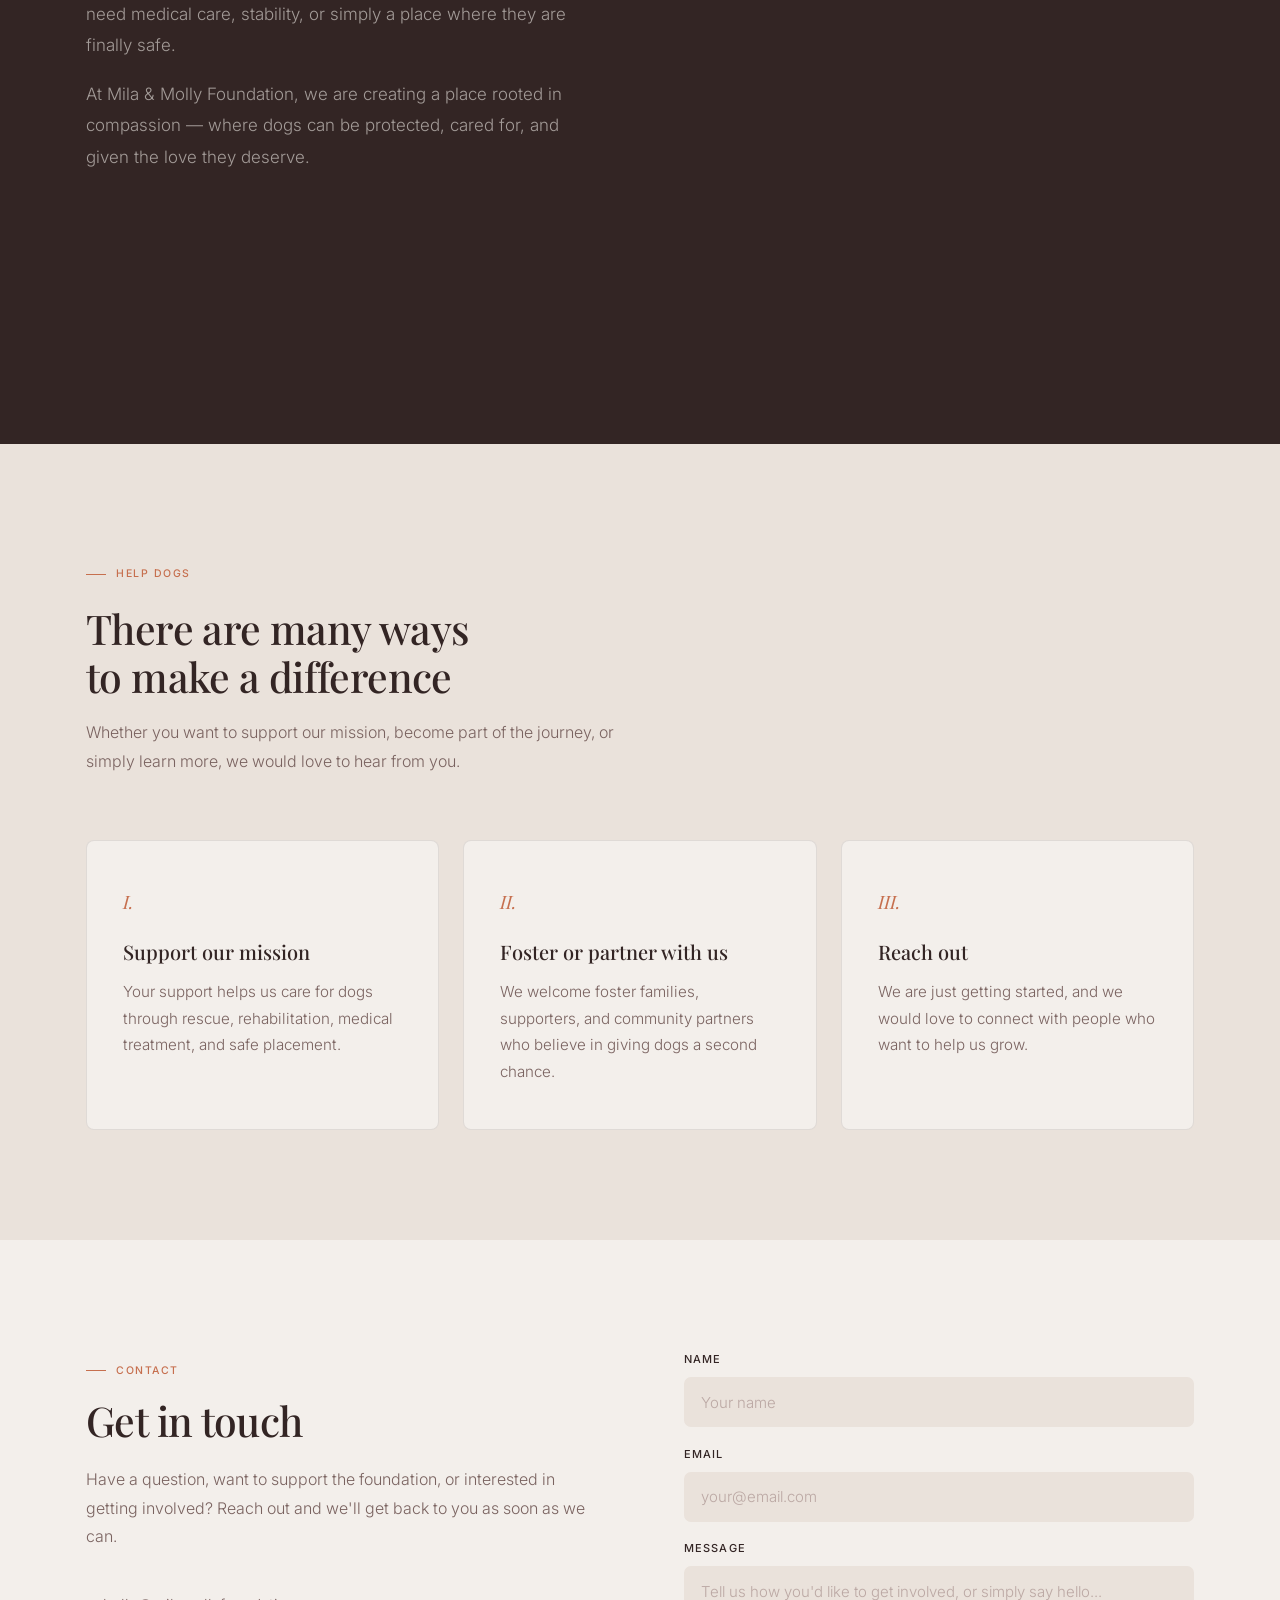
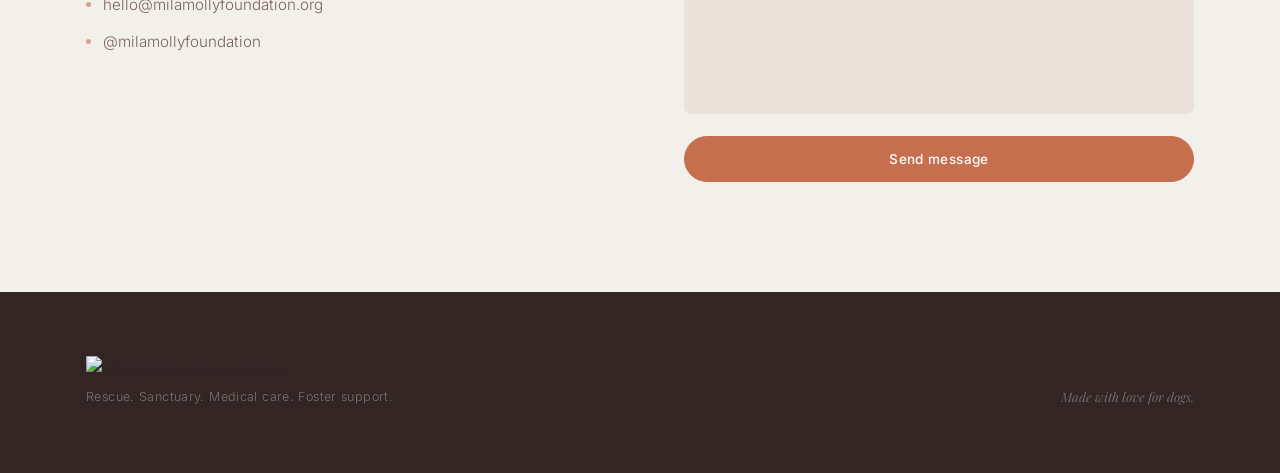
==== commit 90c9f1e3: "Refactor header and logo behavior in index.html" ====
--- a/index.html
+++ b/index.html
@@ -218,34 +218,35 @@
       align-items: center;
       justify-content: space-between;
       width: 100%;
-      max-width: 1180px;
-      margin: 0 auto;
       padding: 0 2.25rem;
     }
 
     .logo {
-      font-family: 'Playfair Display', serif;
-      font-size: 1.05rem;
-      font-weight: 500;
-      color: var(--text);
-      letter-spacing: 0.01em;
       flex-shrink: 0;
-    }
-
-    .logo-amp {
-      color: var(--accent);
-    }
-
-    .logo-img {
-      height: 36px;
+      transition: filter 0.3s ease;
+    }
+
+    .logo svg {
+      height: 38px;
       width: auto;
       display: block;
-      transition: opacity 0.2s ease;
-    }
-
-    .footer-logo-img {
-      height: 32px;
+    }
+
+    /* White logo when floating over dark hero */
+    #site-header:not(.scrolled) .logo {
+      filter: brightness(0) invert(1);
+    }
+
+    .footer-brand-logo svg {
+      height: 34px;
+      width: auto;
+      display: block;
       margin-bottom: 0.6rem;
+    }
+
+    /* Always white in footer */
+    .footer-brand-logo {
+      filter: brightness(0) invert(1);
     }
 
     .site-nav {
@@ -254,15 +255,24 @@
       gap: 2.25rem;
     }
 
-    .nav-link {
+    #site-header .nav-link {
       font-size: 13.5px;
       font-weight: 400;
+      color: #ffffff;
+      transition: color 0.25s ease;
+      letter-spacing: 0.01em;
+    }
+
+    #site-header .nav-link:hover {
+      color: rgba(255, 255, 255, 0.6);
+    }
+
+    /* Revert to dark once scrolled onto the light header */
+    #site-header.scrolled .nav-link {
       color: var(--muted);
-      transition: color 0.2s;
-      letter-spacing: 0.01em;
-    }
-
-    .nav-link:hover {
+    }
+
+    #site-header.scrolled .nav-link:hover {
       color: var(--text);
     }
 
@@ -850,7 +860,21 @@
   <header id="site-header" role="banner">
     <div class="header-inner">
       <a href="#" class="logo" aria-label="Mila &amp; Molly Foundation — home">
-        <img src="images/mila and molly logo white.svg" alt="Mila &amp; Molly Foundation" class="logo-img" id="nav-logo">
+        <svg xmlns="http://www.w3.org/2000/svg" width="221.56" height="41.31" viewBox="0 0 221.56 41.31" aria-hidden="true" focusable="false">
+          <defs><style>.nc1{font-family:CanelaText-Medium,'Canela Text';font-size:16.99px;font-weight:500}.nc1,.nc2,.nc3{fill:#c46a4a}.nc4{letter-spacing:.65em}.nc5{letter-spacing:.7em}.nc6{letter-spacing:.61em}.nc2{font-family:Gotham-Bold,Gotham;font-size:9.84px}.nc2,.nc7{font-weight:700}.nc8{letter-spacing:0em}.nc7{fill:#3a2e2a;font-family:CanelaText-Bold,'Canela Text';font-size:27.89px}.nc9{letter-spacing:0em}</style></defs>
+          <g><g><g>
+            <text class="nc7" transform="translate(145.25 24.15)"><tspan class="nc8" x="0" y="0">M</tspan><tspan x="26.69" y="0">o</tspan><tspan class="nc8" x="44.27" y="0">l</tspan><tspan class="nc9" x="52.75" y="0">l</tspan><tspan x="61.64" y="0">y</tspan></text>
+            <text class="nc7" transform="translate(70.02 24.15)"><tspan class="nc8" x="0" y="0">Mil</tspan><tspan x="43.76" y="0">a</tspan></text>
+            <text class="nc1" transform="translate(130.88 21.65)"><tspan x="0" y="0">&amp;</tspan></text>
+          </g>
+          <text class="nc2" transform="translate(70.02 38.39)"><tspan class="nc5" x="0" y="0">FOUN</tspan><tspan class="nc4" x="57.61" y="0">D</tspan><tspan class="nc6" x="71.71" y="0">A</tspan><tspan class="nc5" x="85.49" y="0">TION</tspan></text>
+          <g>
+            <path class="nc3" d="M28.51,16.07c-.87-1.17-1.46-2.53-1.89-3.93-.48-1.5-.94-3.01-1.38-4.53-.6-2.04-1.16-4.09-1.82-6.16-.15-.46-.52-.74-.96-.98-1.24-.65-2.51.02-3.26,1-.56.7-.96,1.5-1.31,2.27-.44,1-.79,2-1.08,3.05-.12.44-.24.98-.38,1.4-.09.25-.17.51-.38.66-.08.06-.22.13-.4.19-.66.23-1.47.3-2.16.47-2.1.61-3.97,1.62-5.8,2.76-.78.53-1.61,1.03-2.2,1.84-.48.74-.52,1.66-.6,2.49-.04.51-.07,1-.15,1.42-.06.3-.14.67-.33.84-.17.13-.86.41-1.14.52-.88.33-1.82.76-1.85,1.9-.03.42.08.91.13,1.27-.19.16-.41.34-.6.54-.6.6-1.03,1.49-.94,2.38,0,.06.02.21.02.27.08,2.53.81,4.98,2.98,6.51,1.23.92,2.68,1.36,4.03,1.08.01.02.03.05.05.07.45.55,1.24.81,1.93.81.93.02,1.69-.29,2.5-.53.1.04.21.08.22.09.97.38,1.94.79,2.87,1.24,1.37.66,2.64,1.4,3.72,2.5.12.12.29.17.47.13.28-.06.45-.34.38-.61-.21-.91-.75-1.72-1.39-2.39-1.59-1.61-3.72-2.41-5.83-2.99-.29-.09-.61-.06-.88.05-.82.33-1.75,1.02-2.65,1.06.24-.15.47-.34.69-.55l.08-.08s.05-.05.09-.1c.41-.55-.35-1.15-.8-.59-.6.58-1.45.93-2.29.88-1.75-.12-3.43-1.57-4.12-3.17-.37-.84-.52-1.77-.57-2.74-.02-.3-.02-.64-.03-.95-.05-.51.14-.89.56-1.3.22-.22.52-.41.78-.66.08-.08.15-.18.2-.28.38.24.8.04,1-.49.34-.88.16-1.32-.2-1.76.02,0,.04-.01.05-.02.46-.17.9-.33,1.35-.56.45-.24.79-.68.99-1.12.36-.81.42-1.71.52-2.51.07-.53.1-1.11.33-1.56.44-.49,1.09-.87,1.69-1.24,1.25-.74,2.61-1.39,3.96-1.9.55-.2,1.07-.38,1.61-.46,1.22-.19,2.56-.28,3.52-1.21.76-.77.98-1.8,1.28-2.77.29-.96.67-1.93,1.1-2.83.2-.42.43-.83.66-1.19.08-.12.18-.27.29-.4,1,3.22,1.94,6.53,3.05,9.73,2.06,6.48,6.18,6.91,7.76,11.85.53,1.73.58,3.81-.25,5.41-.38.71-.95,1.28-1.73,1.43-1.27.24-2.42-.51-3.13-1.57-1.86-2.78-1.9-6.93.38-9.5.41-.47-.23-1.11-.7-.7-1.29,1.15-2.09,2.79-2.38,4.48-.29,1.71-.14,3.46.46,5.1.84,2.38,2.9,4.51,5.69,4.07,2.7-.43,4.02-3.4,4.12-5.82.2-2.95-.95-5.86-2.83-8.1-.99-1.21-2.23-2.34-3.1-3.54Z"/>
+            <path class="nc3" d="M6.34,20.21c.53,3.07,1.74,1.67,2.12.96.38-.71-.57-1.92-1.49-2.17-.75-.21-.72.73-.63,1.22Z"/>
+            <path class="nc3" d="M58.01,25.11l-.03-.25c-.1-.63-.46-1.21-.89-1.65-.22-.23-.45-.41-.67-.59v-.07c.09-.58.27-1.42-.09-1.99-.18-.29-.47-.51-.77-.65-.62-.31-1.44-.53-1.97-.86-.24-.21-.34-.62-.42-.96-.09-.44-.12-.94-.17-1.45-.07-.71-.11-1.43-.43-2.11-.08-.16-.19-.33-.31-.46-.58-.64-1.27-1.08-1.97-1.53-.45-.28-.9-.54-1.36-.79-1.47-.78-2.95-1.52-4.59-1.92-.42-.08-.9-.15-1.32-.24-1.44-.29-1.53-.62-1.9-1.92-.32-1.28-.75-2.52-1.29-3.73-.6-1.26-1.58-3.3-3.24-3.23-.52.03-1.27.42-1.43.92-.94,3.18-1.73,6.37-2.68,9.54-.16.54-.41,1.34-.58,1.87-.4,1.2-1.03,2.3-1.8,3.3-.37.52.35,1.09.77.63,1.01-1.14,1.84-2.52,2.35-3.99,0,0,.17-.47.17-.47,1.19-3.33,2.21-6.75,3.33-10.09,0,0,.01,0,.03,0,.19.08.34.23.52.43.44.52.76,1.14,1.06,1.77.43.93.81,1.92,1.1,2.91.19.67.36,1.35.69,1.97.68,1.3,2.08,1.51,3.39,1.72.2.03.49.07.69.12,1.87.5,3.67,1.42,5.34,2.4.59.37,1.21.75,1.67,1.23l.04.05.02.02s.01.02.01.02c.07.1.1.19.14.32.25.9.22,1.97.43,2.96.14.77.55,1.68,1.36,1.99.39.19.82.34,1.23.5-.44.5-.72.94-.34,1.92.23.59.73.76,1.14.38.04.09.1.18.16.26.08.08.17.16.25.22.59.45,1.18,1.03,1.12,1.77v.1s-.02.2-.02.2c-.03,1.21-.15,2.42-.64,3.52-.29.63-.69,1.21-1.19,1.69-.83.77-1.86,1.43-3.01,1.47-.87.04-1.74-.33-2.34-.96-.43-.49-1.17.12-.76.64.06.08.1.11.17.18.25.23.5.42.76.58-.17,0-.35-.02-.54-.06-.52-.12-1.14-.43-1.67-.7-.33-.16-.72-.37-1.12-.34-.1,0-.2.03-.3.06-2.34.67-4.8,1.64-6.36,3.64-.37.49-.68,1.04-.84,1.63-.14.51.51.87.86.48.69-.77,1.45-1.36,2.32-1.87,1.4-.83,2.94-1.46,4.47-2.05,1.37.5,3.26,1.08,4.44-.18.03-.03.05-.06.06-.09,1.87.37,3.85-.68,5.18-2.25.71-.85,1.18-1.9,1.42-2.97.2-.88.24-1.76.29-2.64,0-.12,0-.24,0-.37Z"/>
+            <path class="nc3" d="M51.81,20.21c.08-.49.12-1.43-.63-1.22-.92.25-1.86,1.46-1.49,2.17s1.59,2.12,2.12-.96Z"/>
+          </g></g></g>
+        </svg>
       </a>
 
       <nav class="site-nav" aria-label="Primary navigation">
@@ -874,7 +898,7 @@
 
       <div class="hero-bg" aria-hidden="true">
         <img
-          src="https://images.pexels.com/photos/1108099/pexels-photo-1108099.jpeg?auto=compress&cs=tinysrgb&w=1600&h=1200&dpr=1"
+          src="https://images.pexels.com/photos/129634/pexels-photo-129634.jpeg?auto=compress&cs=tinysrgb&w=1600&h=1200&dpr=1"
           alt=""
           loading="eager"
           fetchpriority="high"
@@ -1165,19 +1189,10 @@
   <script>
 
     /* ── Header scroll behavior ── */
-    const header  = document.getElementById('site-header');
-    const navLogo = document.getElementById('nav-logo');
-    const LOGO_DARK  = 'images/mila and molly logo.svg';
-    const LOGO_WHITE = 'images/mila and molly logo white.svg';
+    const header = document.getElementById('site-header');
 
     function updateHeader() {
-      if (window.scrollY > 24) {
-        header.classList.add('scrolled');
-        navLogo.src = LOGO_DARK;
-      } else {
-        header.classList.remove('scrolled');
-        navLogo.src = LOGO_WHITE;
-      }
+      header.classList.toggle('scrolled', window.scrollY > 24);
     }
 
     window.addEventListener('scroll', updateHeader, { passive: true });
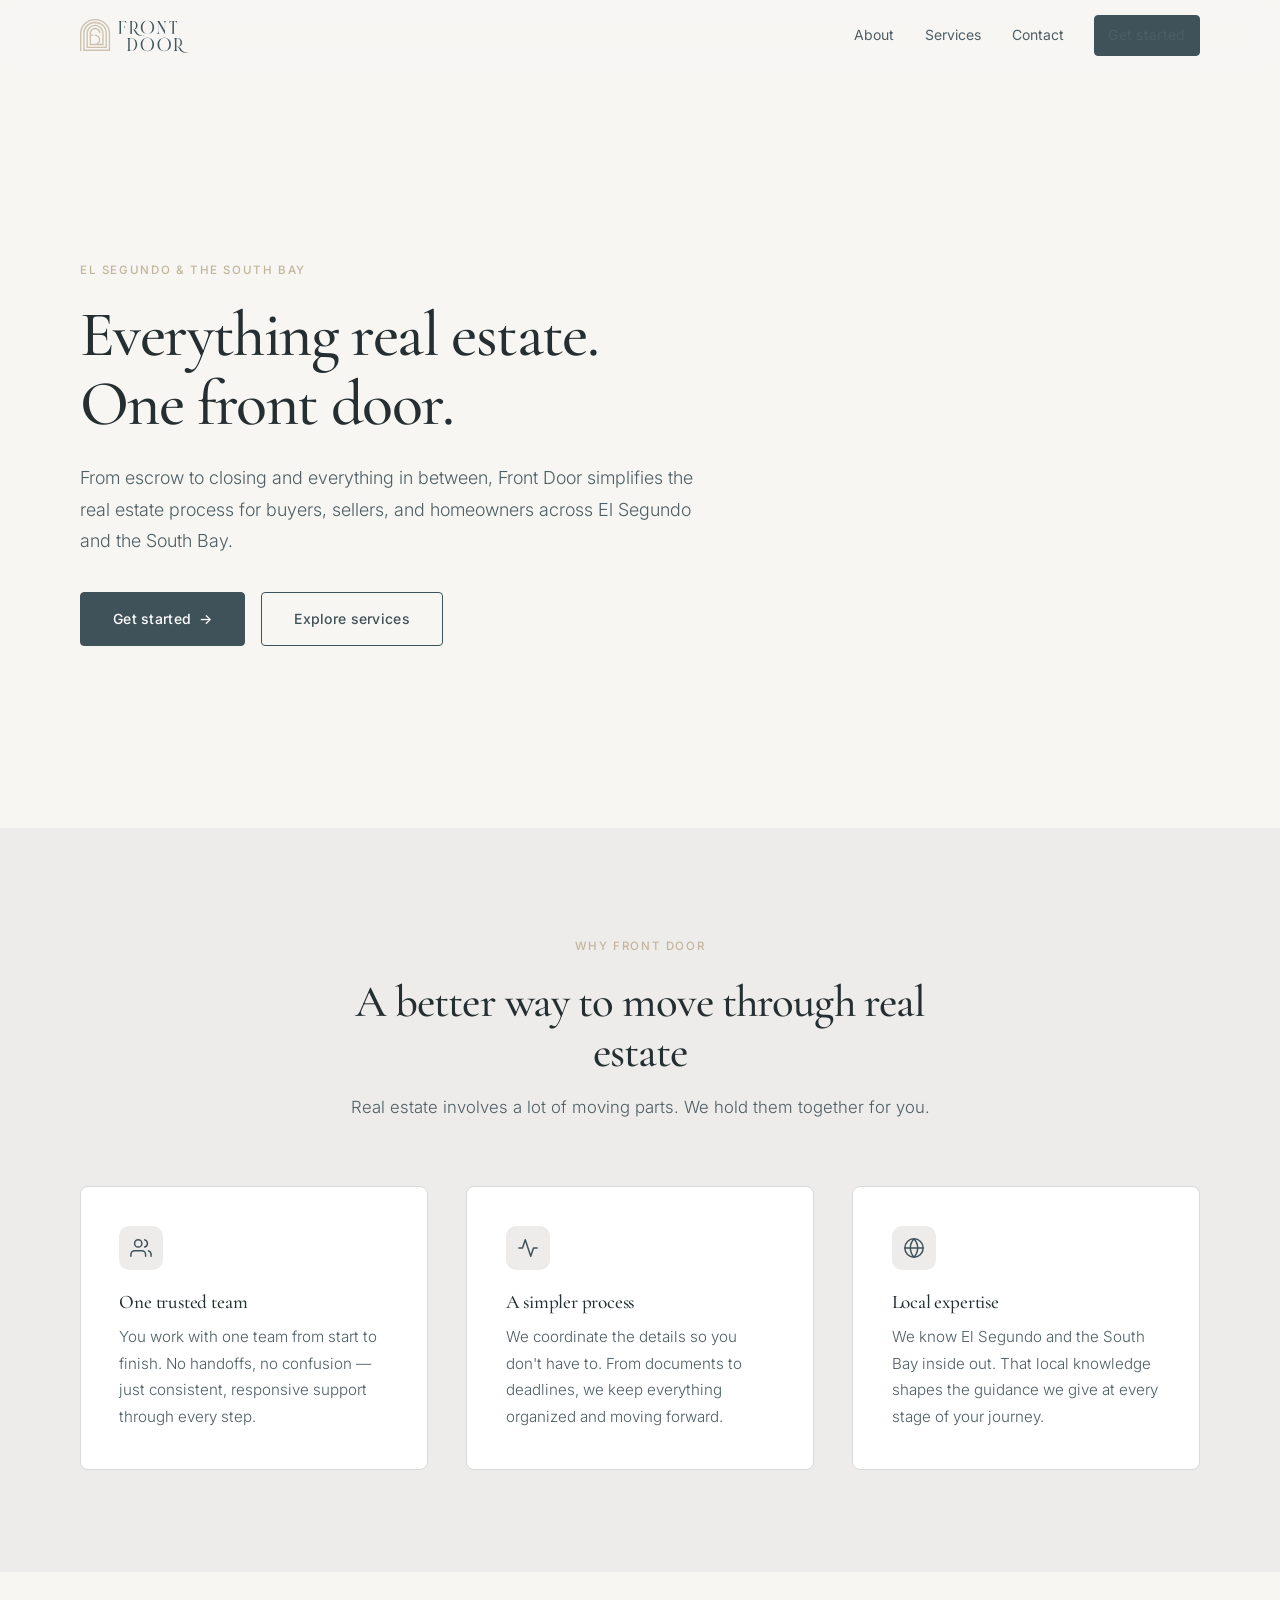
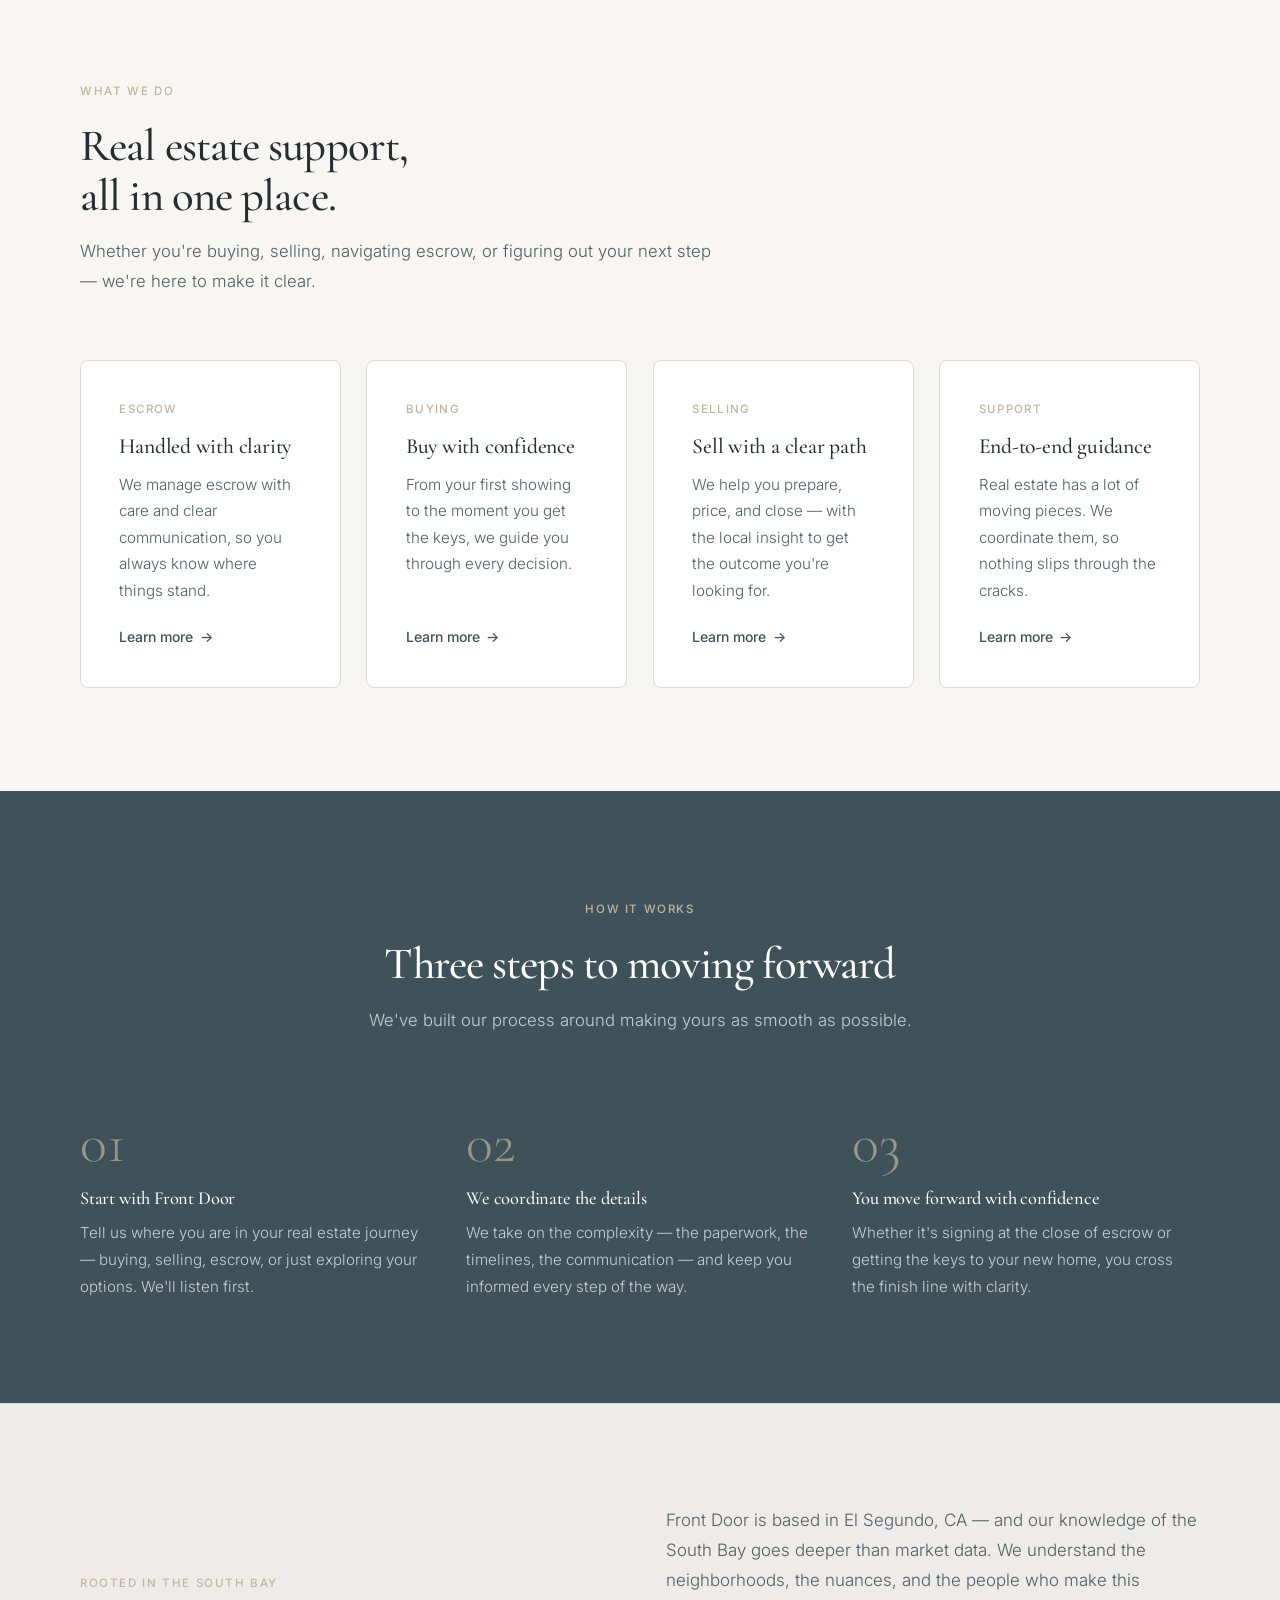
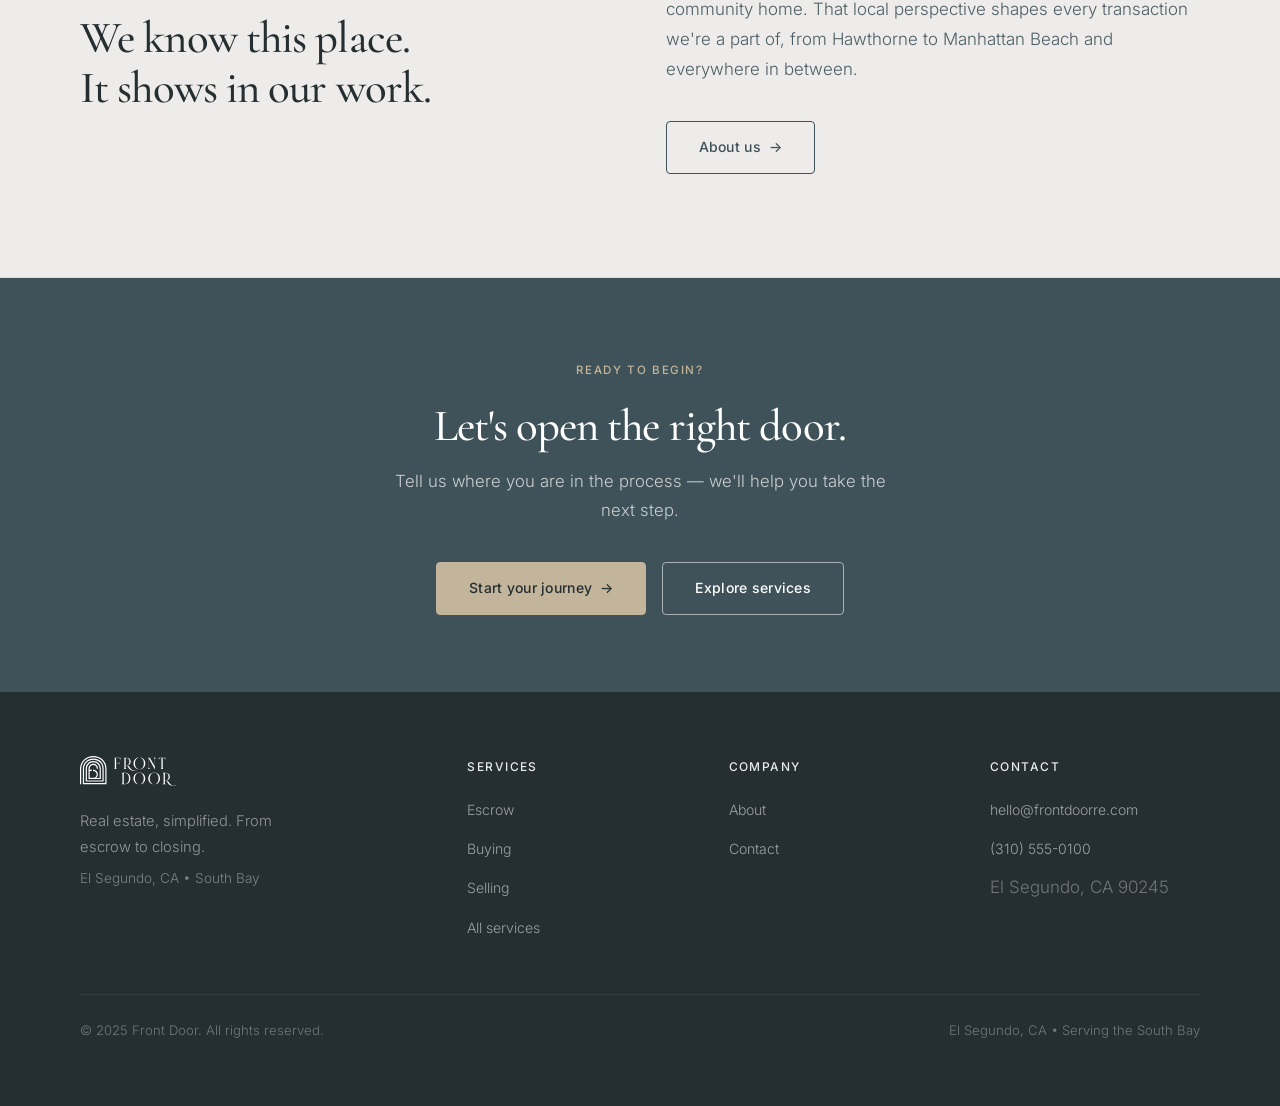
==== commit 0e225775: "Build full Front Door marketing website Seven-page static site for Front Door real estate (El Segund" ====
--- a/index.html
+++ b/index.html
@@ -3,1256 +3,275 @@
 <head>
   <meta charset="UTF-8">
   <meta name="viewport" content="width=device-width, initial-scale=1.0">
-  <title>Mila & Molly Foundation — Rescue. Sanctuary. Love.</title>
-  <meta name="description" content="Mila & Molly Foundation supports dogs through rescue, sanctuary, medical care, and foster family placement — giving every dog the safety, compassion, and second chance they deserve.">
-
+
+  <title>Front Door — Real Estate Services in El Segundo &amp; the South Bay</title>
+  <meta name="description" content="Front Door is a full-service real estate company in El Segundo, CA. We handle escrow, buying, selling, and everything in between — so the process is clearer for you.">
+
+  <!-- Open Graph -->
+  <meta property="og:type" content="website">
+  <meta property="og:title" content="Front Door — Real Estate Services in El Segundo &amp; the South Bay">
+  <meta property="og:description" content="From escrow to closing, Front Door simplifies real estate for buyers, sellers, and homeowners across El Segundo and the South Bay.">
+  <meta property="og:url" content="https://frontdoorrealestate.com/">
+  <meta property="og:site_name" content="Front Door">
+
+  <!-- Canonical -->
+  <link rel="canonical" href="https://frontdoorrealestate.com/">
+
+  <!-- Fonts -->
   <link rel="preconnect" href="https://fonts.googleapis.com">
   <link rel="preconnect" href="https://fonts.gstatic.com" crossorigin>
-  <link href="https://fonts.googleapis.com/css2?family=Playfair+Display:ital,wght@0,400;0,500;0,600;1,400;1,500&family=Inter:wght@300;400;500;600&display=swap" rel="stylesheet">
-
-  <style>
-
-    /* ═══════════════════════════════════════════
-       RESET & BASE
-    ═══════════════════════════════════════════ */
-
-    *, *::before, *::after {
-      box-sizing: border-box;
-      margin: 0;
-      padding: 0;
-    }
-
-    :root {
-      --bg:          #F3EFEB;
-      --bg-2:        #EAE2DB;
-      --bg-3:        #E2D9D1;
-      --text:        #332524;
-      --accent:      #C66F4E;
-      --accent-h:    #D4896B;
-      --muted:       #7A6360;
-      --muted-light: #A8908D;
-      --border:      rgba(51, 37, 36, 0.10);
-      --border-m:    rgba(51, 37, 36, 0.18);
-      --hdr:         72px;
-    }
-
-    html {
-      scroll-behavior: smooth;
-    }
-
-    body {
-      background: var(--bg);
-      color: var(--text);
-      font-family: 'Inter', sans-serif;
-      font-weight: 300;
-      font-size: 17px;
-      line-height: 1.8;
-      -webkit-font-smoothing: antialiased;
-      -moz-osx-font-smoothing: grayscale;
-      overflow-x: hidden;
-    }
-
-    img {
-      display: block;
-      max-width: 100%;
-    }
-
-    a {
-      color: inherit;
-      text-decoration: none;
-    }
-
-    /* ═══════════════════════════════════════════
-       TYPOGRAPHY SYSTEM
-    ═══════════════════════════════════════════ */
-
-    h1, h2, h3 {
-      font-family: 'Playfair Display', serif;
-      color: var(--text);
-    }
-
-    h1 {
-      font-size: clamp(2.6rem, 4.5vw, 4rem);
-      font-weight: 500;
-      line-height: 1.12;
-      letter-spacing: -0.02em;
-    }
-
-    h2 {
-      font-size: clamp(2rem, 3.2vw, 2.9rem);
-      font-weight: 500;
-      line-height: 1.18;
-      letter-spacing: -0.015em;
-    }
-
-    h3 {
-      font-size: 1.25rem;
-      font-weight: 500;
-      line-height: 1.35;
-    }
-
-    p {
-      color: var(--muted);
-      font-weight: 300;
-    }
-
-    .label {
-      display: inline-flex;
-      align-items: center;
-      gap: 0.65rem;
-      font-size: 10.5px;
-      font-weight: 500;
-      letter-spacing: 0.14em;
-      text-transform: uppercase;
-      color: var(--accent);
-      margin-bottom: 1.25rem;
-    }
-
-    .label::before {
-      content: '';
-      display: block;
-      width: 20px;
-      height: 1px;
-      background: currentColor;
-      flex-shrink: 0;
-    }
-
-    /* ═══════════════════════════════════════════
-       BUTTONS
-    ═══════════════════════════════════════════ */
-
-    .btn {
-      display: inline-flex;
-      align-items: center;
-      justify-content: center;
-      padding: 0.875rem 1.875rem;
-      border-radius: 100px;
-      font-family: 'Inter', sans-serif;
-      font-size: 13.5px;
-      font-weight: 500;
-      letter-spacing: 0.025em;
-      cursor: pointer;
-      transition: background 0.22s ease, color 0.22s ease,
-                  transform 0.22s ease, box-shadow 0.22s ease,
-                  border-color 0.22s ease;
-      border: 1.5px solid transparent;
-      text-decoration: none;
-      white-space: nowrap;
-    }
-
-    .btn-primary {
-      background: var(--accent);
-      color: #fff;
-      border-color: var(--accent);
-    }
-
-    .btn-primary:hover {
-      background: var(--accent-h);
-      border-color: var(--accent-h);
-      transform: translateY(-2px);
-      box-shadow: 0 10px 28px rgba(198, 111, 78, 0.28);
-    }
-
-    .btn-ghost {
-      background: transparent;
-      color: var(--text);
-      border-color: var(--border-m);
-    }
-
-    .btn-ghost:hover {
-      background: var(--bg-2);
-      border-color: rgba(51, 37, 36, 0.3);
-    }
-
-    .btn-ghost-light {
-      background: transparent;
-      color: #F3EFEB;
-      border-color: rgba(243, 239, 235, 0.3);
-    }
-
-    .btn-ghost-light:hover {
-      background: rgba(243, 239, 235, 0.1);
-      border-color: rgba(243, 239, 235, 0.5);
-    }
-
-    /* ═══════════════════════════════════════════
-       LAYOUT
-    ═══════════════════════════════════════════ */
-
-    .container {
-      width: 100%;
-      max-width: 1180px;
-      margin: 0 auto;
-      padding: 0 2.25rem;
-    }
-
-    section {
-      padding: 110px 0;
-    }
-
-    /* ═══════════════════════════════════════════
-       HEADER
-    ═══════════════════════════════════════════ */
-
-    #site-header {
-      position: fixed;
-      top: 0;
-      left: 0;
-      right: 0;
-      z-index: 200;
-      height: var(--hdr);
-      display: flex;
-      align-items: center;
-      transition: background 0.35s ease, box-shadow 0.35s ease;
-    }
-
-    #site-header.scrolled {
-      background: rgba(243, 239, 235, 0.94);
-      backdrop-filter: blur(16px);
-      -webkit-backdrop-filter: blur(16px);
-      box-shadow: 0 1px 0 var(--border);
-    }
-
-    .header-inner {
-      display: flex;
-      align-items: center;
-      justify-content: space-between;
-      width: 100%;
-      padding: 0 2.25rem;
-    }
-
-    .logo {
-      flex-shrink: 0;
-      transition: filter 0.3s ease;
-    }
-
-    .logo svg {
-      height: 38px;
-      width: auto;
-      display: block;
-    }
-
-    /* White logo when floating over dark hero */
-    #site-header:not(.scrolled) .logo {
-      filter: brightness(0) invert(1);
-    }
-
-    .footer-brand-logo svg {
-      height: 34px;
-      width: auto;
-      display: block;
-      margin-bottom: 0.6rem;
-    }
-
-    /* Always white in footer */
-    .footer-brand-logo {
-      filter: brightness(0) invert(1);
-    }
-
-    .site-nav {
-      display: flex;
-      align-items: center;
-      gap: 2.25rem;
-    }
-
-    #site-header .nav-link {
-      font-size: 13.5px;
-      font-weight: 400;
-      color: #ffffff;
-      transition: color 0.25s ease;
-      letter-spacing: 0.01em;
-    }
-
-    #site-header .nav-link:hover {
-      color: rgba(255, 255, 255, 0.6);
-    }
-
-    /* Revert to dark once scrolled onto the light header */
-    #site-header.scrolled .nav-link {
-      color: var(--muted);
-    }
-
-    #site-header.scrolled .nav-link:hover {
-      color: var(--text);
-    }
-
-    .nav-cta {
-      padding: 0.6rem 1.25rem;
-      font-size: 13px;
-    }
-
-    /* ═══════════════════════════════════════════
-       HERO
-    ═══════════════════════════════════════════ */
-
-    #hero {
-      padding: 0;
-      min-height: 100vh;
-      position: relative;
-      display: flex;
-      align-items: center;
-      justify-content: center;
-      overflow: hidden;
-    }
-
-    .hero-bg {
-      position: absolute;
-      inset: 0;
-      z-index: 0;
-    }
-
-    .hero-bg img {
-      width: 100%;
-      height: 100%;
-      object-fit: cover;
-      object-position: center 25%;
-    }
-
-    .hero-overlay {
-      position: absolute;
-      inset: 0;
-      background: rgba(51, 37, 36, 0.58);
-      z-index: 1;
-    }
-
-    .hero-content {
-      position: relative;
-      z-index: 2;
-      text-align: center;
-      padding: calc(var(--hdr) + 72px) 2.25rem 96px;
-      max-width: 900px;
-      width: 100%;
-      margin: 0 auto;
-      display: flex;
-      flex-direction: column;
-      align-items: center;
-    }
-
-    .hero-kicker {
-      color: rgba(243, 239, 235, 0.75);
-      margin-bottom: 1.75rem;
-    }
-
-    .hero-kicker::before {
-      background: rgba(243, 239, 235, 0.75);
-    }
-
-    .hero-headline {
-      font-family: 'Playfair Display', serif;
-      font-size: clamp(3rem, 6vw, 5.5rem);
-      font-weight: 500;
-      line-height: 1.08;
-      letter-spacing: -0.025em;
-      color: #F3EFEB;
-      margin-bottom: 1.75rem;
-    }
-
-    .hero-headline em {
-      font-style: italic;
-      color: var(--accent-h);
-    }
-
-    .hero-body {
-      font-size: 1.1rem;
-      color: rgba(243, 239, 235, 0.72);
-      max-width: 540px;
-      line-height: 1.82;
-      margin-bottom: 2.75rem;
-      font-weight: 300;
-    }
-
-    .hero-ctas {
-      display: flex;
-      gap: 0.875rem;
-      flex-wrap: wrap;
-      justify-content: center;
-    }
-
-    /* ═══════════════════════════════════════════
-       ABOUT
-    ═══════════════════════════════════════════ */
-
-    #about {
-      background: var(--bg-2);
-    }
-
-    .about-grid {
-      display: grid;
-      grid-template-columns: 1fr 1fr;
-      gap: 88px;
-      align-items: center;
-    }
-
-    .about-photo {
-      border-radius: 32px;
-      overflow: hidden;
-      aspect-ratio: 4 / 5;
-      position: relative;
-    }
-
-    .about-photo img {
-      width: 100%;
-      height: 100%;
-      object-fit: cover;
-      object-position: center 30%;
-      transition: transform 0.7s ease;
-    }
-
-    .about-photo:hover img {
-      transform: scale(1.03);
-    }
-
-    .about-text .label {
-      margin-bottom: 1rem;
-    }
-
-    .about-text h2 {
-      margin-bottom: 1.6rem;
-    }
-
-    .about-text p + p {
-      margin-top: 1.1rem;
-    }
-
-    .about-text p:last-of-type {
-      font-style: italic;
-      color: var(--muted-light);
-    }
-
-    /* ═══════════════════════════════════════════
-       WHAT WE DO
-    ═══════════════════════════════════════════ */
-
-    #what-we-do {
-      background: var(--bg);
-    }
-
-    .wwd-header {
-      text-align: center;
-      margin-bottom: 4.5rem;
-    }
-
-    .wwd-header .label {
-      justify-content: center;
-    }
-
-    .wwd-header .label::before {
-      display: none;
-    }
-
-    .wwd-header h2 {
-      margin-top: 0;
-    }
-
-    .wwd-grid {
-      display: grid;
-      grid-template-columns: repeat(2, 1fr);
-      gap: 1.5px;
-      background: var(--border);
-      border: 1.5px solid var(--border);
-      border-radius: 8px;
-      overflow: hidden;
-    }
-
-    .wwd-card {
-      background: var(--bg);
-      padding: 3.25rem 3rem;
-      transition: background 0.3s ease;
-      position: relative;
-    }
-
-    .wwd-card:hover {
-      background: var(--bg-2);
-    }
-
-    .wwd-num {
-      font-family: 'Playfair Display', serif;
-      font-size: 3rem;
-      font-weight: 400;
-      color: rgba(198, 111, 78, 0.18);
-      line-height: 1;
-      margin-bottom: 1.75rem;
-      display: block;
-    }
-
-    .wwd-card h3 {
-      margin-bottom: 0.875rem;
-      color: var(--text);
-    }
-
-    .wwd-card p {
-      font-size: 0.95rem;
-      line-height: 1.75;
-    }
-
-    /* ═══════════════════════════════════════════
-       WHY IT MATTERS
-    ═══════════════════════════════════════════ */
-
-    #why {
-      background: var(--text);
-      padding: 120px 0;
-    }
-
-    .why-grid {
-      display: grid;
-      grid-template-columns: 1fr 1fr;
-      gap: 88px;
-      align-items: center;
-    }
-
-    .why-text .label {
-      color: var(--accent);
-    }
-
-    .why-text h2 {
-      color: #F3EFEB;
-      margin-bottom: 1.6rem;
-    }
-
-    .why-text p {
-      color: rgba(243, 239, 235, 0.58);
-      line-height: 1.85;
-    }
-
-    .why-text p + p {
-      margin-top: 1.1rem;
-    }
-
-    .why-photo {
-      border-radius: 32px;
-      overflow: hidden;
-      aspect-ratio: 3 / 4;
-    }
-
-    .why-photo img {
-      width: 100%;
-      height: 100%;
-      object-fit: cover;
-      object-position: center 20%;
-    }
-
-    /* ═══════════════════════════════════════════
-       HOW TO HELP
-    ═══════════════════════════════════════════ */
-
-    #help {
-      background: var(--bg-2);
-    }
-
-    .help-header {
-      max-width: 580px;
-      margin-bottom: 4rem;
-    }
-
-    .help-header h2 {
-      margin-bottom: 1.1rem;
-    }
-
-    .help-header p {
-      font-size: 1rem;
-    }
-
-    .help-grid {
-      display: grid;
-      grid-template-columns: repeat(3, 1fr);
-      gap: 1.5rem;
-    }
-
-    .help-card {
-      padding: 2.75rem 2.25rem;
-      background: var(--bg);
-      border-radius: 8px;
-      border: 1.5px solid var(--border);
-      transition: box-shadow 0.3s ease, transform 0.3s ease;
-    }
-
-    .help-card:hover {
-      box-shadow: 0 8px 32px rgba(51, 37, 36, 0.07);
-      transform: translateY(-3px);
-    }
-
-    .help-roman {
-      font-family: 'Playfair Display', serif;
-      font-size: 1.15rem;
-      font-weight: 400;
-      font-style: italic;
-      color: var(--accent);
-      margin-bottom: 1.25rem;
-      display: block;
-    }
-
-    .help-card h3 {
-      margin-bottom: 0.875rem;
-    }
-
-    .help-card p {
-      font-size: 0.95rem;
-      line-height: 1.75;
-    }
-
-    /* ═══════════════════════════════════════════
-       CONTACT
-    ═══════════════════════════════════════════ */
-
-    #contact {
-      background: var(--bg);
-    }
-
-    .contact-grid {
-      display: grid;
-      grid-template-columns: 1fr 1fr;
-      gap: 88px;
-      align-items: start;
-    }
-
-    .contact-info .label {
-      margin-bottom: 1rem;
-    }
-
-    .contact-info h2 {
-      margin-bottom: 1.25rem;
-    }
-
-    .contact-info > p {
-      margin-bottom: 2.5rem;
-      font-size: 1rem;
-    }
-
-    .contact-details {
-      display: flex;
-      flex-direction: column;
-      gap: 0.6rem;
-    }
-
-    .contact-detail-item {
-      display: flex;
-      align-items: center;
-      gap: 0.75rem;
-      font-size: 0.95rem;
-      color: var(--muted);
-      transition: color 0.2s;
-    }
-
-    .contact-detail-item:hover {
-      color: var(--accent);
-    }
-
-    .detail-dot {
-      width: 5px;
-      height: 5px;
-      border-radius: 50%;
-      background: var(--accent);
-      flex-shrink: 0;
-      opacity: 0.6;
-    }
-
-    /* Form */
-
-    .contact-form {
-      display: flex;
-      flex-direction: column;
-      gap: 1.1rem;
-    }
-
-    .form-group {
-      display: flex;
-      flex-direction: column;
-      gap: 0.45rem;
-    }
-
-    .form-label {
-      font-size: 11px;
-      font-weight: 500;
-      letter-spacing: 0.1em;
-      text-transform: uppercase;
-      color: var(--text);
-    }
-
-    .form-input,
-    .form-textarea {
-      width: 100%;
-      padding: 0.9rem 1rem;
-      background: var(--bg-2);
-      border: 1.5px solid transparent;
-      border-radius: 7px;
-      font-family: 'Inter', sans-serif;
-      font-size: 15px;
-      font-weight: 300;
-      color: var(--text);
-      transition: border-color 0.22s, background 0.22s;
-      outline: none;
-      resize: none;
-    }
-
-    .form-input::placeholder,
-    .form-textarea::placeholder {
-      color: var(--muted-light);
-      opacity: 0.7;
-    }
-
-    .form-input:focus,
-    .form-textarea:focus {
-      border-color: rgba(198, 111, 78, 0.45);
-      background: rgba(255,255,255,0.7);
-    }
-
-    .form-textarea {
-      min-height: 148px;
-    }
-
-    .btn-submit {
-      width: 100%;
-      margin-top: 0.25rem;
-      transition: background 0.22s ease, transform 0.22s ease,
-                  box-shadow 0.22s ease, border-color 0.22s ease;
-    }
-
-    /* ═══════════════════════════════════════════
-       FOOTER
-    ═══════════════════════════════════════════ */
-
-    footer {
-      background: var(--text);
-      padding: 64px 0;
-    }
-
-    .footer-inner {
-      display: flex;
-      align-items: flex-end;
-      justify-content: space-between;
-    }
-
-    .footer-logo {
-      font-family: 'Playfair Display', serif;
-      font-size: 1.05rem;
-      font-weight: 500;
-      color: #F3EFEB;
-      display: block;
-      margin-bottom: 0.5rem;
-    }
-
-    .footer-tagline {
-      font-size: 12.5px;
-      color: rgba(243, 239, 235, 0.38);
-      font-weight: 300;
-      letter-spacing: 0.03em;
-    }
-
-    .footer-love {
-      font-family: 'Playfair Display', serif;
-      font-size: 13px;
-      font-style: italic;
-      color: rgba(243, 239, 235, 0.35);
-    }
-
-    /* ═══════════════════════════════════════════
-       SCROLL REVEAL
-    ═══════════════════════════════════════════ */
-
-    .reveal {
-      opacity: 0;
-      transform: translateY(28px);
-      transition: opacity 0.75s cubic-bezier(0.16, 1, 0.3, 1),
-                  transform 0.75s cubic-bezier(0.16, 1, 0.3, 1);
-    }
-
-    .reveal.in-view {
-      opacity: 1;
-      transform: translateY(0);
-    }
-
-    .reveal-d1 { transition-delay: 0.08s; }
-    .reveal-d2 { transition-delay: 0.16s; }
-    .reveal-d3 { transition-delay: 0.24s; }
-    .reveal-d4 { transition-delay: 0.32s; }
-
-    /* ═══════════════════════════════════════════
-       RESPONSIVE — TABLET
-    ═══════════════════════════════════════════ */
-
-    @media (max-width: 960px) {
-      section { padding: 80px 0; }
-      #why    { padding: 80px 0; }
-
-      .hero-content {
-        padding: calc(var(--hdr) + 48px) 1.5rem 80px;
-      }
-
-      .hero-body { max-width: 100%; }
-
-      .about-grid,
-      .why-grid,
-      .contact-grid {
-        grid-template-columns: 1fr;
-        gap: 3rem;
-      }
-
-      .about-photo {
-        aspect-ratio: 16 / 9;
-        order: -1;
-      }
-
-      .why-photo {
-        aspect-ratio: 16 / 9;
-        order: 2;
-      }
-
-      .wwd-grid {
-        grid-template-columns: 1fr;
-      }
-
-      .help-grid {
-        grid-template-columns: 1fr;
-        gap: 1.1rem;
-      }
-
-      .footer-inner {
-        flex-direction: column;
-        gap: 1.5rem;
-        align-items: flex-start;
-      }
-    }
-
-    @media (max-width: 640px) {
-      h2 { font-size: 1.85rem; }
-
-      .hero-headline { font-size: 2.2rem; }
-
-      .hero-ctas {
-        flex-direction: column;
-      }
-
-      .hero-ctas .btn {
-        width: 100%;
-      }
-
-      .wwd-card { padding: 2.25rem 1.75rem; }
-      .help-card { padding: 2rem 1.75rem; }
-
-      .site-nav .nav-link { display: none; }
-    }
-
-    /* ═══════════════════════════════════════════
-       ACCESSIBILITY & FINE DETAILS
-    ═══════════════════════════════════════════ */
-
-    :focus-visible {
-      outline: 2px solid var(--accent);
-      outline-offset: 3px;
-      border-radius: 3px;
-    }
-
-    ::selection {
-      background: rgba(198, 111, 78, 0.18);
-      color: var(--text);
-    }
-
-  </style>
+  <link href="https://fonts.googleapis.com/css2?family=Cormorant+Garamond:ital,wght@0,300;0,400;0,500;0,600;1,300;1,400;1,500&family=Inter:wght@300;400;500&display=swap" rel="stylesheet">
+
+  <link rel="stylesheet" href="css/styles.css">
+
+  <!-- Schema.org local business -->
+  <script type="application/ld+json">
+  {
+    "@context": "https://schema.org",
+    "@type": "RealEstateAgent",
+    "name": "Front Door",
+    "description": "Full-service real estate company offering escrow, buying, and selling services in El Segundo, CA and the South Bay.",
+    "address": {
+      "@type": "PostalAddress",
+      "addressLocality": "El Segundo",
+      "addressRegion": "CA",
+      "addressCountry": "US"
+    },
+    "areaServed": "South Bay, Los Angeles, CA",
+    "url": "https://frontdoorrealestate.com"
+  }
+  </script>
 </head>
-
 <body>
 
-  <!-- ━━━━━━━━━━━━━━━━━━━━━━━━━━━━━━━━━━━━━━
-       HEADER
-  ━━━━━━━━━━━━━━━━━━━━━━━━━━━━━━━━━━━━━━ -->
-
-  <header id="site-header" role="banner">
+  <!-- ══ HEADER ══ -->
+  <header class="site-header" role="banner">
     <div class="header-inner">
-      <a href="#" class="logo" aria-label="Mila &amp; Molly Foundation — home">
-        <svg xmlns="http://www.w3.org/2000/svg" width="221.56" height="41.31" viewBox="0 0 221.56 41.31" aria-hidden="true" focusable="false">
-          <defs><style>.nc1{font-family:CanelaText-Medium,'Canela Text';font-size:16.99px;font-weight:500}.nc1,.nc2,.nc3{fill:#c46a4a}.nc4{letter-spacing:.65em}.nc5{letter-spacing:.7em}.nc6{letter-spacing:.61em}.nc2{font-family:Gotham-Bold,Gotham;font-size:9.84px}.nc2,.nc7{font-weight:700}.nc8{letter-spacing:0em}.nc7{fill:#3a2e2a;font-family:CanelaText-Bold,'Canela Text';font-size:27.89px}.nc9{letter-spacing:0em}</style></defs>
-          <g><g><g>
-            <text class="nc7" transform="translate(145.25 24.15)"><tspan class="nc8" x="0" y="0">M</tspan><tspan x="26.69" y="0">o</tspan><tspan class="nc8" x="44.27" y="0">l</tspan><tspan class="nc9" x="52.75" y="0">l</tspan><tspan x="61.64" y="0">y</tspan></text>
-            <text class="nc7" transform="translate(70.02 24.15)"><tspan class="nc8" x="0" y="0">Mil</tspan><tspan x="43.76" y="0">a</tspan></text>
-            <text class="nc1" transform="translate(130.88 21.65)"><tspan x="0" y="0">&amp;</tspan></text>
-          </g>
-          <text class="nc2" transform="translate(70.02 38.39)"><tspan class="nc5" x="0" y="0">FOUN</tspan><tspan class="nc4" x="57.61" y="0">D</tspan><tspan class="nc6" x="71.71" y="0">A</tspan><tspan class="nc5" x="85.49" y="0">TION</tspan></text>
-          <g>
-            <path class="nc3" d="M28.51,16.07c-.87-1.17-1.46-2.53-1.89-3.93-.48-1.5-.94-3.01-1.38-4.53-.6-2.04-1.16-4.09-1.82-6.16-.15-.46-.52-.74-.96-.98-1.24-.65-2.51.02-3.26,1-.56.7-.96,1.5-1.31,2.27-.44,1-.79,2-1.08,3.05-.12.44-.24.98-.38,1.4-.09.25-.17.51-.38.66-.08.06-.22.13-.4.19-.66.23-1.47.3-2.16.47-2.1.61-3.97,1.62-5.8,2.76-.78.53-1.61,1.03-2.2,1.84-.48.74-.52,1.66-.6,2.49-.04.51-.07,1-.15,1.42-.06.3-.14.67-.33.84-.17.13-.86.41-1.14.52-.88.33-1.82.76-1.85,1.9-.03.42.08.91.13,1.27-.19.16-.41.34-.6.54-.6.6-1.03,1.49-.94,2.38,0,.06.02.21.02.27.08,2.53.81,4.98,2.98,6.51,1.23.92,2.68,1.36,4.03,1.08.01.02.03.05.05.07.45.55,1.24.81,1.93.81.93.02,1.69-.29,2.5-.53.1.04.21.08.22.09.97.38,1.94.79,2.87,1.24,1.37.66,2.64,1.4,3.72,2.5.12.12.29.17.47.13.28-.06.45-.34.38-.61-.21-.91-.75-1.72-1.39-2.39-1.59-1.61-3.72-2.41-5.83-2.99-.29-.09-.61-.06-.88.05-.82.33-1.75,1.02-2.65,1.06.24-.15.47-.34.69-.55l.08-.08s.05-.05.09-.1c.41-.55-.35-1.15-.8-.59-.6.58-1.45.93-2.29.88-1.75-.12-3.43-1.57-4.12-3.17-.37-.84-.52-1.77-.57-2.74-.02-.3-.02-.64-.03-.95-.05-.51.14-.89.56-1.3.22-.22.52-.41.78-.66.08-.08.15-.18.2-.28.38.24.8.04,1-.49.34-.88.16-1.32-.2-1.76.02,0,.04-.01.05-.02.46-.17.9-.33,1.35-.56.45-.24.79-.68.99-1.12.36-.81.42-1.71.52-2.51.07-.53.1-1.11.33-1.56.44-.49,1.09-.87,1.69-1.24,1.25-.74,2.61-1.39,3.96-1.9.55-.2,1.07-.38,1.61-.46,1.22-.19,2.56-.28,3.52-1.21.76-.77.98-1.8,1.28-2.77.29-.96.67-1.93,1.1-2.83.2-.42.43-.83.66-1.19.08-.12.18-.27.29-.4,1,3.22,1.94,6.53,3.05,9.73,2.06,6.48,6.18,6.91,7.76,11.85.53,1.73.58,3.81-.25,5.41-.38.71-.95,1.28-1.73,1.43-1.27.24-2.42-.51-3.13-1.57-1.86-2.78-1.9-6.93.38-9.5.41-.47-.23-1.11-.7-.7-1.29,1.15-2.09,2.79-2.38,4.48-.29,1.71-.14,3.46.46,5.1.84,2.38,2.9,4.51,5.69,4.07,2.7-.43,4.02-3.4,4.12-5.82.2-2.95-.95-5.86-2.83-8.1-.99-1.21-2.23-2.34-3.1-3.54Z"/>
-            <path class="nc3" d="M6.34,20.21c.53,3.07,1.74,1.67,2.12.96.38-.71-.57-1.92-1.49-2.17-.75-.21-.72.73-.63,1.22Z"/>
-            <path class="nc3" d="M58.01,25.11l-.03-.25c-.1-.63-.46-1.21-.89-1.65-.22-.23-.45-.41-.67-.59v-.07c.09-.58.27-1.42-.09-1.99-.18-.29-.47-.51-.77-.65-.62-.31-1.44-.53-1.97-.86-.24-.21-.34-.62-.42-.96-.09-.44-.12-.94-.17-1.45-.07-.71-.11-1.43-.43-2.11-.08-.16-.19-.33-.31-.46-.58-.64-1.27-1.08-1.97-1.53-.45-.28-.9-.54-1.36-.79-1.47-.78-2.95-1.52-4.59-1.92-.42-.08-.9-.15-1.32-.24-1.44-.29-1.53-.62-1.9-1.92-.32-1.28-.75-2.52-1.29-3.73-.6-1.26-1.58-3.3-3.24-3.23-.52.03-1.27.42-1.43.92-.94,3.18-1.73,6.37-2.68,9.54-.16.54-.41,1.34-.58,1.87-.4,1.2-1.03,2.3-1.8,3.3-.37.52.35,1.09.77.63,1.01-1.14,1.84-2.52,2.35-3.99,0,0,.17-.47.17-.47,1.19-3.33,2.21-6.75,3.33-10.09,0,0,.01,0,.03,0,.19.08.34.23.52.43.44.52.76,1.14,1.06,1.77.43.93.81,1.92,1.1,2.91.19.67.36,1.35.69,1.97.68,1.3,2.08,1.51,3.39,1.72.2.03.49.07.69.12,1.87.5,3.67,1.42,5.34,2.4.59.37,1.21.75,1.67,1.23l.04.05.02.02s.01.02.01.02c.07.1.1.19.14.32.25.9.22,1.97.43,2.96.14.77.55,1.68,1.36,1.99.39.19.82.34,1.23.5-.44.5-.72.94-.34,1.92.23.59.73.76,1.14.38.04.09.1.18.16.26.08.08.17.16.25.22.59.45,1.18,1.03,1.12,1.77v.1s-.02.2-.02.2c-.03,1.21-.15,2.42-.64,3.52-.29.63-.69,1.21-1.19,1.69-.83.77-1.86,1.43-3.01,1.47-.87.04-1.74-.33-2.34-.96-.43-.49-1.17.12-.76.64.06.08.1.11.17.18.25.23.5.42.76.58-.17,0-.35-.02-.54-.06-.52-.12-1.14-.43-1.67-.7-.33-.16-.72-.37-1.12-.34-.1,0-.2.03-.3.06-2.34.67-4.8,1.64-6.36,3.64-.37.49-.68,1.04-.84,1.63-.14.51.51.87.86.48.69-.77,1.45-1.36,2.32-1.87,1.4-.83,2.94-1.46,4.47-2.05,1.37.5,3.26,1.08,4.44-.18.03-.03.05-.06.06-.09,1.87.37,3.85-.68,5.18-2.25.71-.85,1.18-1.9,1.42-2.97.2-.88.24-1.76.29-2.64,0-.12,0-.24,0-.37Z"/>
-            <path class="nc3" d="M51.81,20.21c.08-.49.12-1.43-.63-1.22-.92.25-1.86,1.46-1.49,2.17s1.59,2.12,2.12-.96Z"/>
-          </g></g></g>
-        </svg>
+      <a href="index.html" class="logo" aria-label="Front Door — home">
+        <img src="assets/images/logo.svg" alt="Front Door" width="180" height="56">
       </a>
 
-      <nav class="site-nav" aria-label="Primary navigation">
-        <a href="#about"       class="nav-link">About</a>
-        <a href="#what-we-do" class="nav-link">What we do</a>
-        <a href="#help"        class="nav-link">Help dogs</a>
-        <a href="#contact"     class="nav-link">Contact</a>
-        <a href="#contact"     class="btn btn-primary nav-cta">Contact us</a>
+      <nav class="primary-nav" aria-label="Primary navigation">
+        <a href="about.html">About</a>
+        <a href="services.html">Services</a>
+        <a href="contact.html">Contact</a>
+        <span class="nav-cta">
+          <a href="contact.html" class="btn btn-primary">Get started</a>
+        </span>
       </nav>
+
+      <button class="nav-toggle" aria-label="Open navigation" aria-expanded="false" aria-controls="primary-nav">
+        <span></span><span></span><span></span>
+      </button>
     </div>
   </header>
 
-
-  <main>
-
-    <!-- ━━━━━━━━━━━━━━━━━━━━━━━━━━━━━━━━━━━━━━
-         HERO
-    ━━━━━━━━━━━━━━━━━━━━━━━━━━━━━━━━━━━━━━ -->
-
-    <section id="hero" aria-label="Introduction">
-
-      <div class="hero-bg" aria-hidden="true">
-        <img
-          src="https://images.pexels.com/photos/129634/pexels-photo-129634.jpeg?auto=compress&cs=tinysrgb&w=1600&h=1200&dpr=1"
-          alt=""
-          loading="eager"
-          fetchpriority="high"
-        >
-      </div>
-      <div class="hero-overlay" aria-hidden="true"></div>
-
-      <div class="hero-content">
-        <span class="label hero-kicker">Mila &amp; Molly Foundation</span>
-
-        <h1 class="hero-headline">
-          A safe place for dogs<br>
-          to be <em>rescued, healed,</em><br>
-          and deeply loved.
-        </h1>
-
-        <p class="hero-body">
-          Mila &amp; Molly Foundation supports dogs through rescue, sanctuary, medical care, and foster family placement — giving every dog the safety, compassion, and second chance they deserve.
-        </p>
-
-        <div class="hero-ctas">
-          <a href="#contact" class="btn btn-primary">Contact us</a>
-          <a href="#help"    class="btn btn-ghost-light">Support our mission</a>
-        </div>
-      </div>
-
-    </section>
-
-
-    <!-- ━━━━━━━━━━━━━━━━━━━━━━━━━━━━━━━━━━━━━━
-         ABOUT / MISSION
-    ━━━━━━━━━━━━━━━━━━━━━━━━━━━━━━━━━━━━━━ -->
-
-    <section id="about" aria-labelledby="about-heading">
-      <div class="container">
-        <div class="about-grid">
-
-          <div class="about-photo reveal">
-            <img
-              src="https://images.pexels.com/photos/2253275/pexels-photo-2253275.jpeg?auto=compress&cs=tinysrgb&w=900&h=1100&dpr=1"
-              alt="A calm and soulful dog resting comfortably"
-              loading="lazy"
-            >
-          </div>
-
-          <div class="about-text reveal reveal-d1">
-            <span class="label">About</span>
-            <h2 id="about-heading">All things dogs.<br>All heart.</h2>
-            <p>
-              Mila &amp; Molly Foundation exists to care for dogs in the ways that matter most. From immediate rescue and medical attention to long-term sanctuary and loving foster support, we are building a foundation centered around compassion, healing, and hope.
-            </p>
-            <p>
-              We believe every dog deserves safety, dignity, and the chance to live a healthy, loved life.
-            </p>
-          </div>
-
-        </div>
-      </div>
-    </section>
-
-
-    <!-- ━━━━━━━━━━━━━━━━━━━━━━━━━━━━━━━━━━━━━━
-         WHAT WE DO
-    ━━━━━━━━━━━━━━━━━━━━━━━━━━━━━━━━━━━━━━ -->
-
-    <section id="what-we-do" aria-labelledby="wwd-heading">
-      <div class="container">
-
-        <div class="wwd-header reveal">
-          <span class="label">What we do</span>
-          <h2 id="wwd-heading">What we do for dogs</h2>
-        </div>
-
-        <div class="wwd-grid">
-
-          <div class="wwd-card reveal reveal-d1">
-            <span class="wwd-num" aria-hidden="true">01</span>
-            <h3>Rescue &amp; Charity</h3>
-            <p>We help dogs in urgent need by providing rescue support, funding, and compassionate care where it is needed most.</p>
-          </div>
-
-          <div class="wwd-card reveal reveal-d2">
-            <span class="wwd-num" aria-hidden="true">02</span>
-            <h3>Sanctuary</h3>
-            <p>We create a safe, loving place for dogs who need stability, recovery, or long-term support.</p>
-          </div>
-
-          <div class="wwd-card reveal reveal-d3">
-            <span class="wwd-num" aria-hidden="true">03</span>
-            <h3>Medical Care</h3>
-            <p>We support dogs with the medical attention they need to heal, recover, and move toward a better life.</p>
-          </div>
-
-          <div class="wwd-card reveal reveal-d4">
-            <span class="wwd-num" aria-hidden="true">04</span>
-            <h3>Foster Family Support</h3>
-            <p>We believe healing happens best in loving environments. We help connect dogs with foster care and the support needed along the way.</p>
-          </div>
-
-        </div>
-      </div>
-    </section>
-
-
-    <!-- ━━━━━━━━━━━━━━━━━━━━━━━━━━━━━━━━━━━━━━
-         WHY IT MATTERS
-    ━━━━━━━━━━━━━━━━━━━━━━━━━━━━━━━━━━━━━━ -->
-
-    <section id="why" aria-labelledby="why-heading">
-      <div class="container">
-        <div class="why-grid">
-
-          <div class="why-text reveal">
-            <span class="label">Why it matters</span>
-            <h2 id="why-heading">Every dog deserves a safe place to land.</h2>
-            <p>
-              Some dogs need urgent help. Some need time to heal. Some need medical care, stability, or simply a place where they are finally safe.
-            </p>
-            <p>
-              At Mila &amp; Molly Foundation, we are creating a place rooted in compassion — where dogs can be protected, cared for, and given the love they deserve.
-            </p>
-          </div>
-
-          <div class="why-photo reveal reveal-d1">
-            <img
-              src="https://images.pexels.com/photos/1851164/pexels-photo-1851164.jpeg?auto=compress&cs=tinysrgb&w=900&h=1200&dpr=1"
-              alt="A dog with a gentle, hopeful expression looking quietly into the distance"
-              loading="lazy"
-            >
-          </div>
-
-        </div>
-      </div>
-    </section>
-
-
-    <!-- ━━━━━━━━━━━━━━━━━━━━━━━━━━━━━━━━━━━━━━
-         HOW TO HELP
-    ━━━━━━━━━━━━━━━━━━━━━━━━━━━━━━━━━━━━━━ -->
-
-    <section id="help" aria-labelledby="help-heading">
-      <div class="container">
-
-        <div class="help-header reveal">
-          <span class="label">Help dogs</span>
-          <h2 id="help-heading">There are many ways<br>to make a difference</h2>
-          <p>Whether you want to support our mission, become part of the journey, or simply learn more, we would love to hear from you.</p>
-        </div>
-
-        <div class="help-grid">
-
-          <div class="help-card reveal reveal-d1">
-            <span class="help-roman" aria-hidden="true">I.</span>
-            <h3>Support our mission</h3>
-            <p>Your support helps us care for dogs through rescue, rehabilitation, medical treatment, and safe placement.</p>
-          </div>
-
-          <div class="help-card reveal reveal-d2">
-            <span class="help-roman" aria-hidden="true">II.</span>
-            <h3>Foster or partner with us</h3>
-            <p>We welcome foster families, supporters, and community partners who believe in giving dogs a second chance.</p>
-          </div>
-
-          <div class="help-card reveal reveal-d3">
-            <span class="help-roman" aria-hidden="true">III.</span>
-            <h3>Reach out</h3>
-            <p>We are just getting started, and we would love to connect with people who want to help us grow.</p>
-          </div>
-
-        </div>
-      </div>
-    </section>
-
-
-    <!-- ━━━━━━━━━━━━━━━━━━━━━━━━━━━━━━━━━━━━━━
-         CONTACT
-    ━━━━━━━━━━━━━━━━━━━━━━━━━━━━━━━━━━━━━━ -->
-
-    <section id="contact" aria-labelledby="contact-heading">
-      <div class="container">
-        <div class="contact-grid">
-
-          <div class="contact-info reveal">
-            <span class="label">Contact</span>
-            <h2 id="contact-heading">Get in touch</h2>
-            <p>
-              Have a question, want to support the foundation, or interested in getting involved? Reach out and we'll get back to you as soon as we can.
-            </p>
-
-            <div class="contact-details">
-              <a
-                href="mailto:hello@milamollyfoundation.org"
-                class="contact-detail-item"
-                aria-label="Email us at hello@milamollyfoundation.org"
-              >
-                <span class="detail-dot" aria-hidden="true"></span>
-                hello@milamollyfoundation.org
-              </a>
-              <a
-                href="https://instagram.com/milamollyfoundation"
-                class="contact-detail-item"
-                target="_blank"
-                rel="noopener noreferrer"
-                aria-label="Follow us on Instagram @milamollyfoundation"
-              >
-                <span class="detail-dot" aria-hidden="true"></span>
-                @milamollyfoundation
-              </a>
-            </div>
-          </div>
-
-          <form
-            class="contact-form reveal reveal-d1"
-            id="contact-form"
-            novalidate
-            aria-label="Contact form"
-          >
-            <div class="form-group">
-              <label class="form-label" for="name">Name</label>
-              <input
-                class="form-input"
-                type="text"
-                id="name"
-                name="name"
-                placeholder="Your name"
-                autocomplete="name"
-                required
-              >
-            </div>
-
-            <div class="form-group">
-              <label class="form-label" for="email">Email</label>
-              <input
-                class="form-input"
-                type="email"
-                id="email"
-                name="email"
-                placeholder="your@email.com"
-                autocomplete="email"
-                required
-              >
-            </div>
-
-            <div class="form-group">
-              <label class="form-label" for="message">Message</label>
-              <textarea
-                class="form-textarea"
-                id="message"
-                name="message"
-                placeholder="Tell us how you'd like to get involved, or simply say hello..."
-                required
-              ></textarea>
-            </div>
-
-            <button type="submit" class="btn btn-primary btn-submit" id="submit-btn">
-              Send message
-            </button>
-          </form>
-
+  <main id="main-content">
+
+    <!-- ══ HERO ══ -->
+    <section class="hero" aria-labelledby="hero-heading">
+      <div class="container hero-inner">
+        <div class="hero-content">
+          <span class="label reveal">El Segundo &amp; the South Bay</span>
+          <h1 id="hero-heading" class="reveal">Everything real estate.<br>One front door.</h1>
+          <p class="reveal">From escrow to closing and everything in between, Front Door simplifies the real estate process for buyers, sellers, and homeowners across El Segundo and the South Bay.</p>
+          <div class="btn-group reveal">
+            <a href="contact.html" class="btn btn-primary">Get started <span class="arrow" aria-hidden="true">→</span></a>
+            <a href="services.html" class="btn btn-outline">Explore services</a>
+          </div>
+        </div>
+      </div>
+    </section>
+
+    <!-- ══ VALUE PROPS ══ -->
+    <section class="section section-alt" aria-labelledby="value-heading">
+      <div class="container">
+        <div class="section-header centered text-center">
+          <span class="label reveal">Why Front Door</span>
+          <h2 id="value-heading" class="reveal">A better way to move through real estate</h2>
+          <p class="reveal">Real estate involves a lot of moving parts. We hold them together for you.</p>
+        </div>
+
+        <div class="grid-3">
+          <div class="value-card reveal">
+            <div class="value-card-icon" aria-hidden="true">
+              <svg viewBox="0 0 24 24"><path d="M17 21v-2a4 4 0 00-4-4H5a4 4 0 00-4 4v2"/><circle cx="9" cy="7" r="4"/><path d="M23 21v-2a4 4 0 00-3-3.87"/><path d="M16 3.13a4 4 0 010 7.75"/></svg>
+            </div>
+            <h3>One trusted team</h3>
+            <p>You work with one team from start to finish. No handoffs, no confusion — just consistent, responsive support through every step.</p>
+          </div>
+
+          <div class="value-card reveal">
+            <div class="value-card-icon" aria-hidden="true">
+              <svg viewBox="0 0 24 24"><polyline points="22 12 18 12 15 21 9 3 6 12 2 12"/></svg>
+            </div>
+            <h3>A simpler process</h3>
+            <p>We coordinate the details so you don't have to. From documents to deadlines, we keep everything organized and moving forward.</p>
+          </div>
+
+          <div class="value-card reveal">
+            <div class="value-card-icon" aria-hidden="true">
+              <svg viewBox="0 0 24 24"><circle cx="12" cy="12" r="10"/><line x1="2" y1="12" x2="22" y2="12"/><path d="M12 2a15.3 15.3 0 014 10 15.3 15.3 0 01-4 10 15.3 15.3 0 01-4-10 15.3 15.3 0 014-10z"/></svg>
+            </div>
+            <h3>Local expertise</h3>
+            <p>We know El Segundo and the South Bay inside out. That local knowledge shapes the guidance we give at every stage of your journey.</p>
+          </div>
+        </div>
+      </div>
+    </section>
+
+    <!-- ══ SERVICES PREVIEW ══ -->
+    <section class="section" aria-labelledby="services-heading">
+      <div class="container">
+        <div class="section-header">
+          <span class="label reveal">What we do</span>
+          <h2 id="services-heading" class="reveal">Real estate support,<br>all in one place.</h2>
+          <p class="reveal">Whether you're buying, selling, navigating escrow, or figuring out your next step — we're here to make it clear.</p>
+        </div>
+
+        <div class="grid-4">
+          <div class="service-card reveal">
+            <span class="service-card-label">Escrow</span>
+            <h3>Handled with clarity</h3>
+            <p>We manage escrow with care and clear communication, so you always know where things stand.</p>
+            <a href="escrow.html" class="service-card-link">Learn more <span class="arrow" aria-hidden="true">→</span></a>
+          </div>
+
+          <div class="service-card reveal">
+            <span class="service-card-label">Buying</span>
+            <h3>Buy with confidence</h3>
+            <p>From your first showing to the moment you get the keys, we guide you through every decision.</p>
+            <a href="buying.html" class="service-card-link">Learn more <span class="arrow" aria-hidden="true">→</span></a>
+          </div>
+
+          <div class="service-card reveal">
+            <span class="service-card-label">Selling</span>
+            <h3>Sell with a clear path</h3>
+            <p>We help you prepare, price, and close — with the local insight to get the outcome you're looking for.</p>
+            <a href="selling.html" class="service-card-link">Learn more <span class="arrow" aria-hidden="true">→</span></a>
+          </div>
+
+          <div class="service-card reveal">
+            <span class="service-card-label">Support</span>
+            <h3>End-to-end guidance</h3>
+            <p>Real estate has a lot of moving pieces. We coordinate them, so nothing slips through the cracks.</p>
+            <a href="services.html" class="service-card-link">Learn more <span class="arrow" aria-hidden="true">→</span></a>
+          </div>
+        </div>
+      </div>
+    </section>
+
+    <!-- ══ HOW IT WORKS ══ -->
+    <section class="section section-dark" aria-labelledby="process-heading">
+      <div class="container">
+        <div class="section-header centered text-center">
+          <span class="label reveal">How it works</span>
+          <h2 id="process-heading" class="reveal">Three steps to moving forward</h2>
+          <p class="reveal">We've built our process around making yours as smooth as possible.</p>
+        </div>
+
+        <div class="steps">
+          <div class="step reveal">
+            <div class="step-number" aria-hidden="true">01</div>
+            <h3>Start with Front Door</h3>
+            <p>Tell us where you are in your real estate journey — buying, selling, escrow, or just exploring your options. We'll listen first.</p>
+          </div>
+
+          <div class="step reveal">
+            <div class="step-number" aria-hidden="true">02</div>
+            <h3>We coordinate the details</h3>
+            <p>We take on the complexity — the paperwork, the timelines, the communication — and keep you informed every step of the way.</p>
+          </div>
+
+          <div class="step reveal">
+            <div class="step-number" aria-hidden="true">03</div>
+            <h3>You move forward with confidence</h3>
+            <p>Whether it's signing at the close of escrow or getting the keys to your new home, you cross the finish line with clarity.</p>
+          </div>
+        </div>
+      </div>
+    </section>
+
+    <!-- ══ LOCAL ══ -->
+    <section class="section local-section" aria-labelledby="local-heading">
+      <div class="container">
+        <div class="grid-2">
+          <div>
+            <span class="label reveal">Rooted in the South Bay</span>
+            <h2 id="local-heading" class="reveal">We know this place.<br>It shows in our work.</h2>
+          </div>
+          <div>
+            <p class="reveal">Front Door is based in El Segundo, CA — and our knowledge of the South Bay goes deeper than market data. We understand the neighborhoods, the nuances, and the people who make this community home. That local perspective shapes every transaction we're a part of, from Hawthorne to Manhattan Beach and everywhere in between.</p>
+            <div class="btn-group reveal">
+              <a href="about.html" class="btn btn-outline">About us <span class="arrow" aria-hidden="true">→</span></a>
+            </div>
+          </div>
+        </div>
+      </div>
+    </section>
+
+    <!-- ══ CTA BAND ══ -->
+    <section class="cta-band" aria-labelledby="cta-heading">
+      <div class="container">
+        <span class="label reveal">Ready to begin?</span>
+        <h2 id="cta-heading" class="reveal">Let's open the right door.</h2>
+        <p class="reveal">Tell us where you are in the process — we'll help you take the next step.</p>
+        <div class="btn-group reveal">
+          <a href="contact.html" class="btn btn-accent">Start your journey <span class="arrow" aria-hidden="true">→</span></a>
+          <a href="services.html" class="btn btn-light">Explore services</a>
         </div>
       </div>
     </section>
 
   </main>
 
-
-  <!-- ━━━━━━━━━━━━━━━━━━━━━━━━━━━━━━━━━━━━━━
-       FOOTER
-  ━━━━━━━━━━━━━━━━━━━━━━━━━━━━━━━━━━━━━━ -->
-
-  <footer role="contentinfo">
+  <!-- ══ FOOTER ══ -->
+  <footer class="site-footer" role="contentinfo">
     <div class="container">
       <div class="footer-inner">
-        <div>
-          <img src="images/mila and molly logo white.svg" alt="Mila &amp; Molly Foundation" class="logo-img footer-logo-img">
-          <p class="footer-tagline">Rescue. Sanctuary. Medical care. Foster support.</p>
-        </div>
-        <p class="footer-love">Made with love for dogs.</p>
+        <div class="footer-brand">
+          <a href="index.html" class="logo" aria-label="Front Door — home">
+        <img src="assets/images/logo-white.svg" alt="Front Door" width="180" height="56">
+      </a>
+          <p class="footer-tagline">Real estate, simplified. From escrow to closing.</p>
+          <p class="footer-location">El Segundo, CA &bull; South Bay</p>
+        </div>
+
+        <div class="footer-col">
+          <h5>Services</h5>
+          <ul>
+            <li><a href="escrow.html">Escrow</a></li>
+            <li><a href="buying.html">Buying</a></li>
+            <li><a href="selling.html">Selling</a></li>
+            <li><a href="services.html">All services</a></li>
+          </ul>
+        </div>
+
+        <div class="footer-col">
+          <h5>Company</h5>
+          <ul>
+            <li><a href="about.html">About</a></li>
+            <li><a href="contact.html">Contact</a></li>
+          </ul>
+        </div>
+
+        <div class="footer-col">
+          <h5>Contact</h5>
+          <ul>
+            <li><a href="mailto:hello@frontdoorre.com">hello@frontdoorre.com</a></li>
+            <li><a href="tel:+13105550100">(310) 555-0100</a></li>
+            <li><span style="color:rgba(255,255,255,0.35)">El Segundo, CA 90245</span></li>
+          </ul>
+        </div>
+      </div>
+
+      <div class="footer-bottom">
+        <span>&copy; 2025 Front Door. All rights reserved.</span>
+        <span>El Segundo, CA &bull; Serving the South Bay</span>
       </div>
     </div>
   </footer>
 
-
-  <!-- ━━━━━━━━━━━━━━━━━━━━━━━━━━━━━━━━━━━━━━
-       JAVASCRIPT
-  ━━━━━━━━━━━━━━━━━━━━━━━━━━━━━━━━━━━━━━ -->
-
-  <script>
-
-    /* ── Header scroll behavior ── */
-    const header = document.getElementById('site-header');
-
-    function updateHeader() {
-      header.classList.toggle('scrolled', window.scrollY > 24);
-    }
-
-    window.addEventListener('scroll', updateHeader, { passive: true });
-    updateHeader();
-
-
-    /* ── Scroll reveal (IntersectionObserver) ── */
-    const revealEls = document.querySelectorAll('.reveal');
-
-    const revealObserver = new IntersectionObserver(
-      (entries) => {
-        entries.forEach(entry => {
-          if (entry.isIntersecting) {
-            entry.target.classList.add('in-view');
-            revealObserver.unobserve(entry.target);
-          }
-        });
-      },
-      { threshold: 0.1, rootMargin: '0px 0px -48px 0px' }
-    );
-
-    revealEls.forEach(el => revealObserver.observe(el));
-
-
-    /* ── Contact form ── */
-    const form   = document.getElementById('contact-form');
-    const submitBtn = document.getElementById('submit-btn');
-
-    form.addEventListener('submit', function (e) {
-      e.preventDefault();
-
-      submitBtn.textContent = 'Message sent ✓';
-      submitBtn.style.background    = '#6A9A72';
-      submitBtn.style.borderColor   = '#6A9A72';
-      submitBtn.style.pointerEvents = 'none';
-
-      setTimeout(() => {
-        submitBtn.textContent = 'Send message';
-        submitBtn.style.background    = '';
-        submitBtn.style.borderColor   = '';
-        submitBtn.style.pointerEvents = '';
-        form.reset();
-      }, 3500);
-    });
-
-
-    /* ── Smooth anchor scroll (fallback for older browsers) ── */
-    document.querySelectorAll('a[href^="#"]').forEach(anchor => {
-      anchor.addEventListener('click', function (e) {
-        const id = this.getAttribute('href');
-        if (id === '#') return;
-        const target = document.querySelector(id);
-        if (target) {
-          e.preventDefault();
-          target.scrollIntoView({ behavior: 'smooth', block: 'start' });
-        }
-      });
-    });
-
-  </script>
-
+  <script src="js/main.js"></script>
 </body>
 </html>
--- a/css/styles.css
+++ b/css/styles.css
@@ -0,0 +1,1016 @@
+/* ═══════════════════════════════════════════
+   FRONT DOOR — SHARED STYLES
+   Premium static marketing site
+═══════════════════════════════════════════ */
+
+/* ── CUSTOM PROPERTIES ── */
+:root {
+  --bg:          #F7F6F3;
+  --bg-alt:      #EEECEA;
+  --bg-dark:     #3F5259;
+  --text:        #252E31;
+  --text-body:   #4D5E64;
+  --text-muted:  #7A8C92;
+  --primary:     #3F5259;
+  --primary-h:   #334449;
+  --accent:      #C2B59B;
+  --accent-h:    #B3A58B;
+  --border:      #D6DADB;
+  --border-soft: rgba(63,82,89,0.10);
+  --radius:      4px;
+  --radius-lg:   8px;
+  --hdr:         72px;
+  --max:         1200px;
+  --gap:         clamp(2rem, 5vw, 5rem);
+}
+
+/* ── RESET ── */
+*, *::before, *::after {
+  box-sizing: border-box;
+  margin: 0;
+  padding: 0;
+}
+
+html {
+  scroll-behavior: smooth;
+  -webkit-text-size-adjust: 100%;
+}
+
+body {
+  background: var(--bg);
+  color: var(--text);
+  font-family: 'Inter', system-ui, -apple-system, sans-serif;
+  font-weight: 300;
+  font-size: 17px;
+  line-height: 1.75;
+  -webkit-font-smoothing: antialiased;
+  -moz-osx-font-smoothing: grayscale;
+  overflow-x: hidden;
+}
+
+img {
+  display: block;
+  max-width: 100%;
+  height: auto;
+}
+
+a {
+  color: inherit;
+  text-decoration: none;
+}
+
+ul { list-style: none; }
+
+/* ── TYPOGRAPHY ── */
+h1, h2, h3, h4 {
+  font-family: 'Cormorant Garamond', 'Playfair Display', Georgia, serif;
+  color: var(--text);
+  font-weight: 500;
+  letter-spacing: -0.015em;
+}
+
+h1 {
+  font-size: clamp(2.8rem, 5vw, 4.4rem);
+  line-height: 1.08;
+  letter-spacing: -0.025em;
+}
+
+h2 {
+  font-size: clamp(2rem, 3.5vw, 3.2rem);
+  line-height: 1.12;
+  letter-spacing: -0.02em;
+}
+
+h3 {
+  font-size: clamp(1.3rem, 2vw, 1.6rem);
+  line-height: 1.3;
+  letter-spacing: -0.01em;
+}
+
+h4 {
+  font-size: 1.1rem;
+  line-height: 1.4;
+  font-weight: 500;
+}
+
+p {
+  color: var(--text-body);
+  font-weight: 300;
+  max-width: 68ch;
+}
+
+.text-center p { margin-left: auto; margin-right: auto; }
+
+strong { font-weight: 500; color: var(--text); }
+
+/* ── EYEBROW LABEL ── */
+.label {
+  display: inline-block;
+  font-family: 'Inter', sans-serif;
+  font-size: 0.72rem;
+  font-weight: 500;
+  letter-spacing: 0.14em;
+  text-transform: uppercase;
+  color: var(--accent);
+  margin-bottom: 1.25rem;
+}
+
+/* ── LAYOUT ── */
+.container {
+  width: 100%;
+  max-width: var(--max);
+  margin-inline: auto;
+  padding-inline: clamp(1.25rem, 5vw, 2.5rem);
+}
+
+.section {
+  padding-block: clamp(4rem, 8vw, 8rem);
+}
+
+.section-sm {
+  padding-block: clamp(3rem, 5vw, 5rem);
+}
+
+/* ── GRID SYSTEMS ── */
+.grid-3 {
+  display: grid;
+  grid-template-columns: repeat(3, 1fr);
+  gap: clamp(1.5rem, 3vw, 2.5rem);
+}
+
+.grid-2 {
+  display: grid;
+  grid-template-columns: repeat(2, 1fr);
+  gap: clamp(1.5rem, 4vw, 4rem);
+  align-items: center;
+}
+
+.grid-4 {
+  display: grid;
+  grid-template-columns: repeat(4, 1fr);
+  gap: clamp(1.25rem, 2vw, 2rem);
+}
+
+@media (max-width: 900px) {
+  .grid-3 { grid-template-columns: 1fr 1fr; }
+  .grid-4 { grid-template-columns: 1fr 1fr; }
+}
+
+@media (max-width: 640px) {
+  .grid-3 { grid-template-columns: 1fr; }
+  .grid-2 { grid-template-columns: 1fr; }
+  .grid-4 { grid-template-columns: 1fr; }
+}
+
+/* ── BUTTONS ── */
+.btn {
+  display: inline-flex;
+  align-items: center;
+  gap: 0.5rem;
+  padding: 0.85rem 2rem;
+  border-radius: var(--radius);
+  font-family: 'Inter', sans-serif;
+  font-size: 0.875rem;
+  font-weight: 500;
+  letter-spacing: 0.02em;
+  cursor: pointer;
+  transition: all 0.22s ease;
+  border: 1.5px solid transparent;
+  white-space: nowrap;
+}
+
+.btn-primary {
+  background: var(--primary);
+  color: #fff;
+  border-color: var(--primary);
+}
+
+.btn-primary:hover {
+  background: var(--primary-h);
+  border-color: var(--primary-h);
+  transform: translateY(-1px);
+}
+
+.btn-outline {
+  background: transparent;
+  color: var(--primary);
+  border-color: var(--primary);
+}
+
+.btn-outline:hover {
+  background: var(--primary);
+  color: #fff;
+  transform: translateY(-1px);
+}
+
+.btn-light {
+  background: transparent;
+  color: #fff;
+  border-color: rgba(255,255,255,0.55);
+}
+
+.btn-light:hover {
+  background: rgba(255,255,255,0.12);
+  border-color: rgba(255,255,255,0.75);
+  transform: translateY(-1px);
+}
+
+.btn-accent {
+  background: var(--accent);
+  color: var(--text);
+  border-color: var(--accent);
+}
+
+.btn-accent:hover {
+  background: var(--accent-h);
+  border-color: var(--accent-h);
+  transform: translateY(-1px);
+}
+
+.btn-group {
+  display: flex;
+  flex-wrap: wrap;
+  gap: 1rem;
+  margin-top: 2.25rem;
+}
+
+/* ── ARROW ICON ── */
+.arrow {
+  display: inline-block;
+  transition: transform 0.2s ease;
+}
+.btn:hover .arrow,
+a:hover .arrow { transform: translateX(3px); }
+
+/* ── DIVIDER ── */
+.divider {
+  width: 48px;
+  height: 1.5px;
+  background: var(--accent);
+  display: block;
+  margin-bottom: 1.5rem;
+}
+
+/* ── HEADER / NAV ── */
+.site-header {
+  position: fixed;
+  top: 0;
+  left: 0;
+  right: 0;
+  z-index: 100;
+  height: var(--hdr);
+  display: flex;
+  align-items: center;
+  background: rgba(247,246,243,0.92);
+  backdrop-filter: blur(14px);
+  -webkit-backdrop-filter: blur(14px);
+  border-bottom: 1px solid transparent;
+  transition: border-color 0.3s ease, background 0.3s ease;
+}
+
+.site-header.scrolled {
+  border-bottom-color: var(--border);
+  background: rgba(247,246,243,0.97);
+}
+
+.header-inner {
+  display: flex;
+  align-items: center;
+  justify-content: space-between;
+  width: 100%;
+  max-width: var(--max);
+  margin-inline: auto;
+  padding-inline: clamp(1.25rem, 5vw, 2.5rem);
+}
+
+/* ── LOGO ── */
+.logo {
+  display: inline-flex;
+  align-items: center;
+  text-decoration: none;
+  flex-shrink: 0;
+}
+
+.logo img {
+  display: block;
+  height: 34px;
+  width: auto;
+}
+
+/* Footer logo is slightly smaller */
+.site-footer .logo img {
+  height: 30px;
+}
+
+/* ── PRIMARY NAV ── */
+.primary-nav {
+  display: flex;
+  align-items: center;
+  gap: 0.25rem;
+}
+
+.primary-nav a {
+  padding: 0.45rem 0.85rem;
+  font-size: 0.875rem;
+  font-weight: 400;
+  color: var(--text-body);
+  border-radius: var(--radius);
+  transition: color 0.2s ease, background 0.2s ease;
+}
+
+.primary-nav a:hover,
+.primary-nav a.active {
+  color: var(--primary);
+  background: rgba(63,82,89,0.07);
+}
+
+.nav-cta {
+  margin-left: 0.75rem;
+}
+
+/* ── MOBILE NAV TOGGLE ── */
+.nav-toggle {
+  display: none;
+  flex-direction: column;
+  justify-content: center;
+  gap: 5px;
+  width: 36px;
+  height: 36px;
+  background: none;
+  border: none;
+  cursor: pointer;
+  padding: 4px;
+  border-radius: var(--radius);
+}
+
+.nav-toggle span {
+  display: block;
+  height: 1.5px;
+  background: var(--text);
+  border-radius: 2px;
+  transition: all 0.25s ease;
+}
+
+.nav-toggle[aria-expanded="true"] span:nth-child(1) {
+  transform: translateY(6.5px) rotate(45deg);
+}
+.nav-toggle[aria-expanded="true"] span:nth-child(2) {
+  opacity: 0;
+  transform: scaleX(0);
+}
+.nav-toggle[aria-expanded="true"] span:nth-child(3) {
+  transform: translateY(-6.5px) rotate(-45deg);
+}
+
+@media (max-width: 768px) {
+  .nav-toggle { display: flex; }
+
+  .primary-nav {
+    display: none;
+    position: fixed;
+    top: var(--hdr);
+    left: 0;
+    right: 0;
+    background: rgba(247,246,243,0.98);
+    backdrop-filter: blur(14px);
+    -webkit-backdrop-filter: blur(14px);
+    flex-direction: column;
+    align-items: flex-start;
+    padding: 1.5rem clamp(1.25rem, 5vw, 2.5rem) 2rem;
+    border-bottom: 1px solid var(--border);
+    gap: 0.25rem;
+  }
+
+  .primary-nav.open { display: flex; }
+
+  .primary-nav a {
+    padding: 0.65rem 0.5rem;
+    font-size: 1rem;
+    width: 100%;
+  }
+
+  .nav-cta {
+    margin-left: 0;
+    margin-top: 0.75rem;
+  }
+
+  .nav-cta .btn {
+    width: 100%;
+    justify-content: center;
+  }
+}
+
+/* ── HERO ── */
+.hero {
+  min-height: 92vh;
+  display: flex;
+  align-items: center;
+  padding-top: var(--hdr);
+  position: relative;
+  overflow: hidden;
+}
+
+.hero-inner {
+  padding-block: clamp(5rem, 10vw, 9rem);
+}
+
+.hero-content {
+  max-width: 780px;
+}
+
+.hero h1 {
+  margin-bottom: 1.5rem;
+}
+
+.hero p {
+  font-size: clamp(1rem, 1.4vw, 1.15rem);
+  max-width: 56ch;
+  color: var(--text-body);
+}
+
+/* ── PAGE HERO (inner pages) ── */
+.page-hero {
+  padding-top: calc(var(--hdr) + clamp(3rem, 6vw, 6rem));
+  padding-bottom: clamp(3rem, 6vw, 6rem);
+  background: var(--bg-alt);
+  border-bottom: 1px solid var(--border);
+}
+
+.page-hero h1 {
+  margin-bottom: 1rem;
+}
+
+.page-hero p {
+  font-size: clamp(1rem, 1.4vw, 1.15rem);
+  max-width: 54ch;
+}
+
+/* ── SECTION HEADER ── */
+.section-header {
+  max-width: 640px;
+  margin-bottom: clamp(2.5rem, 5vw, 4rem);
+}
+
+.section-header.centered {
+  text-align: center;
+  margin-inline: auto;
+}
+
+.section-header h2 { margin-bottom: 1rem; }
+.section-header p { font-size: 1.05rem; }
+
+/* ── VALUE CARDS ── */
+.value-card {
+  padding: clamp(1.75rem, 3vw, 2.5rem);
+  background: #fff;
+  border: 1px solid var(--border);
+  border-radius: var(--radius-lg);
+  transition: box-shadow 0.25s ease, transform 0.25s ease;
+}
+
+.value-card:hover {
+  box-shadow: 0 8px 32px rgba(63,82,89,0.09);
+  transform: translateY(-2px);
+}
+
+.value-card-icon {
+  width: 44px;
+  height: 44px;
+  background: var(--bg-alt);
+  border-radius: 10px;
+  display: flex;
+  align-items: center;
+  justify-content: center;
+  margin-bottom: 1.25rem;
+}
+
+.value-card-icon svg {
+  width: 22px;
+  height: 22px;
+  stroke: var(--primary);
+  fill: none;
+  stroke-width: 1.6;
+  stroke-linecap: round;
+  stroke-linejoin: round;
+}
+
+.value-card h3 {
+  font-size: 1.2rem;
+  margin-bottom: 0.6rem;
+}
+
+.value-card p {
+  font-size: 0.95rem;
+  color: var(--text-body);
+  max-width: none;
+}
+
+/* ── SERVICE CARDS ── */
+.service-card {
+  padding: clamp(1.75rem, 3vw, 2.5rem);
+  background: #fff;
+  border: 1px solid var(--border);
+  border-radius: var(--radius-lg);
+  display: flex;
+  flex-direction: column;
+  gap: 0.75rem;
+  transition: box-shadow 0.25s ease, transform 0.25s ease;
+}
+
+.service-card:hover {
+  box-shadow: 0 8px 32px rgba(63,82,89,0.09);
+  transform: translateY(-2px);
+}
+
+.service-card-label {
+  font-size: 0.72rem;
+  font-weight: 500;
+  letter-spacing: 0.12em;
+  text-transform: uppercase;
+  color: var(--accent);
+}
+
+.service-card h3 {
+  font-size: 1.35rem;
+  margin: 0;
+}
+
+.service-card p {
+  font-size: 0.95rem;
+  max-width: none;
+  flex: 1;
+}
+
+.service-card-link {
+  display: inline-flex;
+  align-items: center;
+  gap: 0.4rem;
+  font-size: 0.875rem;
+  font-weight: 500;
+  color: var(--primary);
+  margin-top: 0.5rem;
+  transition: gap 0.2s ease;
+}
+
+.service-card-link:hover { gap: 0.7rem; }
+
+/* ── PROCESS STEPS ── */
+.steps {
+  display: grid;
+  grid-template-columns: repeat(3, 1fr);
+  gap: clamp(1.5rem, 3vw, 2.5rem);
+  position: relative;
+}
+
+.step {
+  position: relative;
+  padding-top: 1rem;
+}
+
+.step-number {
+  font-family: 'Cormorant Garamond', serif;
+  font-size: 3.5rem;
+  font-weight: 300;
+  color: var(--accent);
+  line-height: 1;
+  margin-bottom: 1rem;
+  opacity: 0.7;
+}
+
+.step h3 {
+  font-size: 1.15rem;
+  margin-bottom: 0.6rem;
+}
+
+.step p {
+  font-size: 0.95rem;
+  max-width: none;
+}
+
+@media (max-width: 640px) {
+  .steps { grid-template-columns: 1fr; }
+}
+
+/* ── BENEFIT LIST ── */
+.benefit-list {
+  display: flex;
+  flex-direction: column;
+  gap: 0.75rem;
+  margin-top: 1.5rem;
+}
+
+.benefit-item {
+  display: flex;
+  align-items: flex-start;
+  gap: 0.75rem;
+  font-size: 0.95rem;
+  color: var(--text-body);
+}
+
+.benefit-item::before {
+  content: '';
+  display: block;
+  width: 18px;
+  height: 18px;
+  flex-shrink: 0;
+  background-image: url("data:image/svg+xml,%3Csvg xmlns='http://www.w3.org/2000/svg' width='18' height='18' viewBox='0 0 24 24' fill='none' stroke='%23C2B59B' stroke-width='2' stroke-linecap='round' stroke-linejoin='round'%3E%3Cpolyline points='20 6 9 17 4 12'%3E%3C/polyline%3E%3C/svg%3E");
+  background-repeat: no-repeat;
+  background-size: contain;
+  margin-top: 2px;
+}
+
+/* ── DARK SECTION ── */
+.section-dark {
+  background: var(--bg-dark);
+  color: #fff;
+}
+
+.section-dark h2,
+.section-dark h3,
+.section-dark h4 {
+  color: #fff;
+}
+
+.section-dark p {
+  color: rgba(255,255,255,0.72);
+}
+
+.section-dark .label {
+  color: var(--accent);
+}
+
+.section-dark .divider {
+  background: rgba(194,181,155,0.5);
+}
+
+/* ── ALT SECTION ── */
+.section-alt {
+  background: var(--bg-alt);
+}
+
+/* ── LOCAL SECTION ── */
+.local-section {
+  background: var(--bg-alt);
+  border-top: 1px solid var(--border);
+  border-bottom: 1px solid var(--border);
+}
+
+/* ── CTA BAND ── */
+.cta-band {
+  background: var(--primary);
+  padding-block: clamp(4rem, 6vw, 6rem);
+  text-align: center;
+}
+
+.cta-band h2 {
+  color: #fff;
+  margin-bottom: 1rem;
+}
+
+.cta-band p {
+  color: rgba(255,255,255,0.72);
+  margin-inline: auto;
+  font-size: 1.05rem;
+  margin-bottom: 0;
+  max-width: 52ch;
+}
+
+.cta-band .btn-group {
+  justify-content: center;
+}
+
+/* ── VALUES GRID (about) ── */
+.values-grid {
+  display: grid;
+  grid-template-columns: repeat(2, 1fr);
+  gap: clamp(1.25rem, 3vw, 2rem);
+}
+
+.value-block {
+  padding: clamp(1.5rem, 3vw, 2.25rem);
+  border: 1px solid var(--border);
+  border-radius: var(--radius-lg);
+  background: #fff;
+}
+
+.value-block h4 {
+  margin-bottom: 0.5rem;
+  color: var(--primary);
+}
+
+.value-block p {
+  font-size: 0.93rem;
+  max-width: none;
+}
+
+@media (max-width: 640px) {
+  .values-grid { grid-template-columns: 1fr; }
+}
+
+/* ── PROCESS ROW (detail pages) ── */
+.process-row {
+  display: flex;
+  flex-direction: column;
+  gap: clamp(1.5rem, 3vw, 2rem);
+  margin-top: 2rem;
+}
+
+.process-item {
+  display: grid;
+  grid-template-columns: 2.5rem 1fr;
+  gap: 1.25rem;
+  align-items: flex-start;
+}
+
+.process-num {
+  font-family: 'Cormorant Garamond', serif;
+  font-size: 2rem;
+  font-weight: 300;
+  color: var(--accent);
+  line-height: 1;
+  padding-top: 0.2rem;
+}
+
+.process-item h4 {
+  margin-bottom: 0.35rem;
+}
+
+.process-item p {
+  font-size: 0.95rem;
+  max-width: none;
+}
+
+/* ── CONTACT FORM ── */
+.contact-grid {
+  display: grid;
+  grid-template-columns: 1fr 1.4fr;
+  gap: clamp(3rem, 6vw, 6rem);
+  align-items: flex-start;
+}
+
+@media (max-width: 840px) {
+  .contact-grid { grid-template-columns: 1fr; }
+}
+
+.contact-info h3 {
+  font-size: 1.5rem;
+  margin-bottom: 1rem;
+}
+
+.contact-info p {
+  font-size: 0.97rem;
+  max-width: none;
+  margin-bottom: 2rem;
+}
+
+.contact-detail {
+  display: flex;
+  align-items: flex-start;
+  gap: 0.75rem;
+  margin-bottom: 1rem;
+  font-size: 0.93rem;
+  color: var(--text-body);
+}
+
+.contact-detail-icon {
+  width: 18px;
+  flex-shrink: 0;
+  margin-top: 2px;
+}
+
+.contact-detail-icon svg {
+  width: 18px;
+  height: 18px;
+  stroke: var(--primary);
+  fill: none;
+  stroke-width: 1.6;
+  stroke-linecap: round;
+  stroke-linejoin: round;
+}
+
+.form-card {
+  background: #fff;
+  border: 1px solid var(--border);
+  border-radius: var(--radius-lg);
+  padding: clamp(2rem, 4vw, 3rem);
+}
+
+.form-group {
+  margin-bottom: 1.5rem;
+}
+
+.form-row {
+  display: grid;
+  grid-template-columns: 1fr 1fr;
+  gap: 1.25rem;
+  margin-bottom: 1.5rem;
+}
+
+@media (max-width: 560px) {
+  .form-row { grid-template-columns: 1fr; }
+}
+
+label {
+  display: block;
+  font-size: 0.82rem;
+  font-weight: 500;
+  letter-spacing: 0.04em;
+  text-transform: uppercase;
+  color: var(--text-body);
+  margin-bottom: 0.5rem;
+}
+
+input[type="text"],
+input[type="email"],
+input[type="tel"],
+select,
+textarea {
+  display: block;
+  width: 100%;
+  padding: 0.8rem 1rem;
+  background: var(--bg);
+  border: 1px solid var(--border);
+  border-radius: var(--radius);
+  font-family: 'Inter', sans-serif;
+  font-size: 0.92rem;
+  font-weight: 300;
+  color: var(--text);
+  transition: border-color 0.2s ease, box-shadow 0.2s ease;
+  appearance: none;
+  -webkit-appearance: none;
+}
+
+input:focus,
+select:focus,
+textarea:focus {
+  outline: none;
+  border-color: var(--primary);
+  box-shadow: 0 0 0 3px rgba(63,82,89,0.12);
+}
+
+textarea {
+  resize: vertical;
+  min-height: 130px;
+}
+
+select {
+  background-image: url("data:image/svg+xml,%3Csvg xmlns='http://www.w3.org/2000/svg' width='16' height='16' viewBox='0 0 24 24' fill='none' stroke='%234D5E64' stroke-width='2' stroke-linecap='round' stroke-linejoin='round'%3E%3Cpolyline points='6 9 12 15 18 9'%3E%3C/polyline%3E%3C/svg%3E");
+  background-repeat: no-repeat;
+  background-position: right 1rem center;
+  background-size: 16px;
+  padding-right: 2.5rem;
+  cursor: pointer;
+}
+
+.form-submit {
+  width: 100%;
+  padding: 1rem;
+  margin-top: 0.5rem;
+  font-size: 0.92rem;
+  justify-content: center;
+}
+
+/* ── FOOTER ── */
+.site-footer {
+  background: var(--text);
+  color: rgba(255,255,255,0.65);
+  padding-block: clamp(3rem, 5vw, 5rem);
+}
+
+.footer-inner {
+  display: grid;
+  grid-template-columns: 1.6fr 1fr 1fr 1fr;
+  gap: clamp(2rem, 4vw, 3.5rem);
+}
+
+@media (max-width: 900px) {
+  .footer-inner { grid-template-columns: 1fr 1fr; }
+}
+
+@media (max-width: 560px) {
+  .footer-inner { grid-template-columns: 1fr; }
+}
+
+.footer-brand .logo-text {
+  color: #fff;
+}
+
+.footer-brand .logo-mark {
+  background: rgba(255,255,255,0.1);
+}
+
+.footer-brand .logo-mark svg {
+  stroke: var(--accent);
+}
+
+.footer-tagline {
+  font-size: 0.92rem;
+  color: rgba(255,255,255,0.5);
+  margin-top: 0.85rem;
+  max-width: 26ch;
+}
+
+.footer-location {
+  font-size: 0.85rem;
+  color: rgba(255,255,255,0.4);
+  margin-top: 0.4rem;
+}
+
+.footer-col h5 {
+  font-family: 'Inter', sans-serif;
+  font-size: 0.75rem;
+  font-weight: 500;
+  letter-spacing: 0.12em;
+  text-transform: uppercase;
+  color: rgba(255,255,255,0.9);
+  margin-bottom: 1.1rem;
+}
+
+.footer-col ul {
+  display: flex;
+  flex-direction: column;
+  gap: 0.6rem;
+}
+
+.footer-col a {
+  font-size: 0.88rem;
+  color: rgba(255,255,255,0.55);
+  transition: color 0.18s ease;
+}
+
+.footer-col a:hover {
+  color: rgba(255,255,255,0.9);
+}
+
+.footer-bottom {
+  margin-top: clamp(2.5rem, 4vw, 3.5rem);
+  padding-top: 1.5rem;
+  border-top: 1px solid rgba(255,255,255,0.08);
+  display: flex;
+  justify-content: space-between;
+  align-items: center;
+  flex-wrap: wrap;
+  gap: 1rem;
+  font-size: 0.82rem;
+  color: rgba(255,255,255,0.35);
+}
+
+/* ── SCROLL ANIMATION ── */
+.reveal {
+  opacity: 0;
+  transform: translateY(22px);
+  transition: opacity 0.65s ease, transform 0.65s ease;
+}
+
+.reveal.visible {
+  opacity: 1;
+  transform: translateY(0);
+}
+
+/* Stagger siblings */
+.reveal:nth-child(2) { transition-delay: 0.1s; }
+.reveal:nth-child(3) { transition-delay: 0.2s; }
+.reveal:nth-child(4) { transition-delay: 0.3s; }
+
+/* ── UTILITY ── */
+.text-center { text-align: center; }
+.text-muted { color: var(--text-muted); }
+.mt-sm { margin-top: 0.75rem; }
+.mt-md { margin-top: 1.5rem; }
+.mt-lg { margin-top: 2.5rem; }
+.mb-sm { margin-bottom: 0.75rem; }
+.mb-md { margin-bottom: 1.5rem; }
+.visually-hidden {
+  position: absolute;
+  width: 1px; height: 1px;
+  padding: 0; margin: -1px;
+  overflow: hidden;
+  clip: rect(0,0,0,0);
+  white-space: nowrap;
+  border: 0;
+}
+
+/* ── BACK LINK ── */
+.back-link {
+  display: inline-flex;
+  align-items: center;
+  gap: 0.4rem;
+  font-size: 0.85rem;
+  color: var(--text-muted);
+  transition: color 0.2s ease, gap 0.2s ease;
+  margin-bottom: 1.5rem;
+}
+
+.back-link:hover {
+  color: var(--primary);
+  gap: 0.6rem;
+}
+
+.back-arrow {
+  display: inline-block;
+  transition: transform 0.2s ease;
+}
+
+.back-link:hover .back-arrow {
+  transform: translateX(-2px);
+}
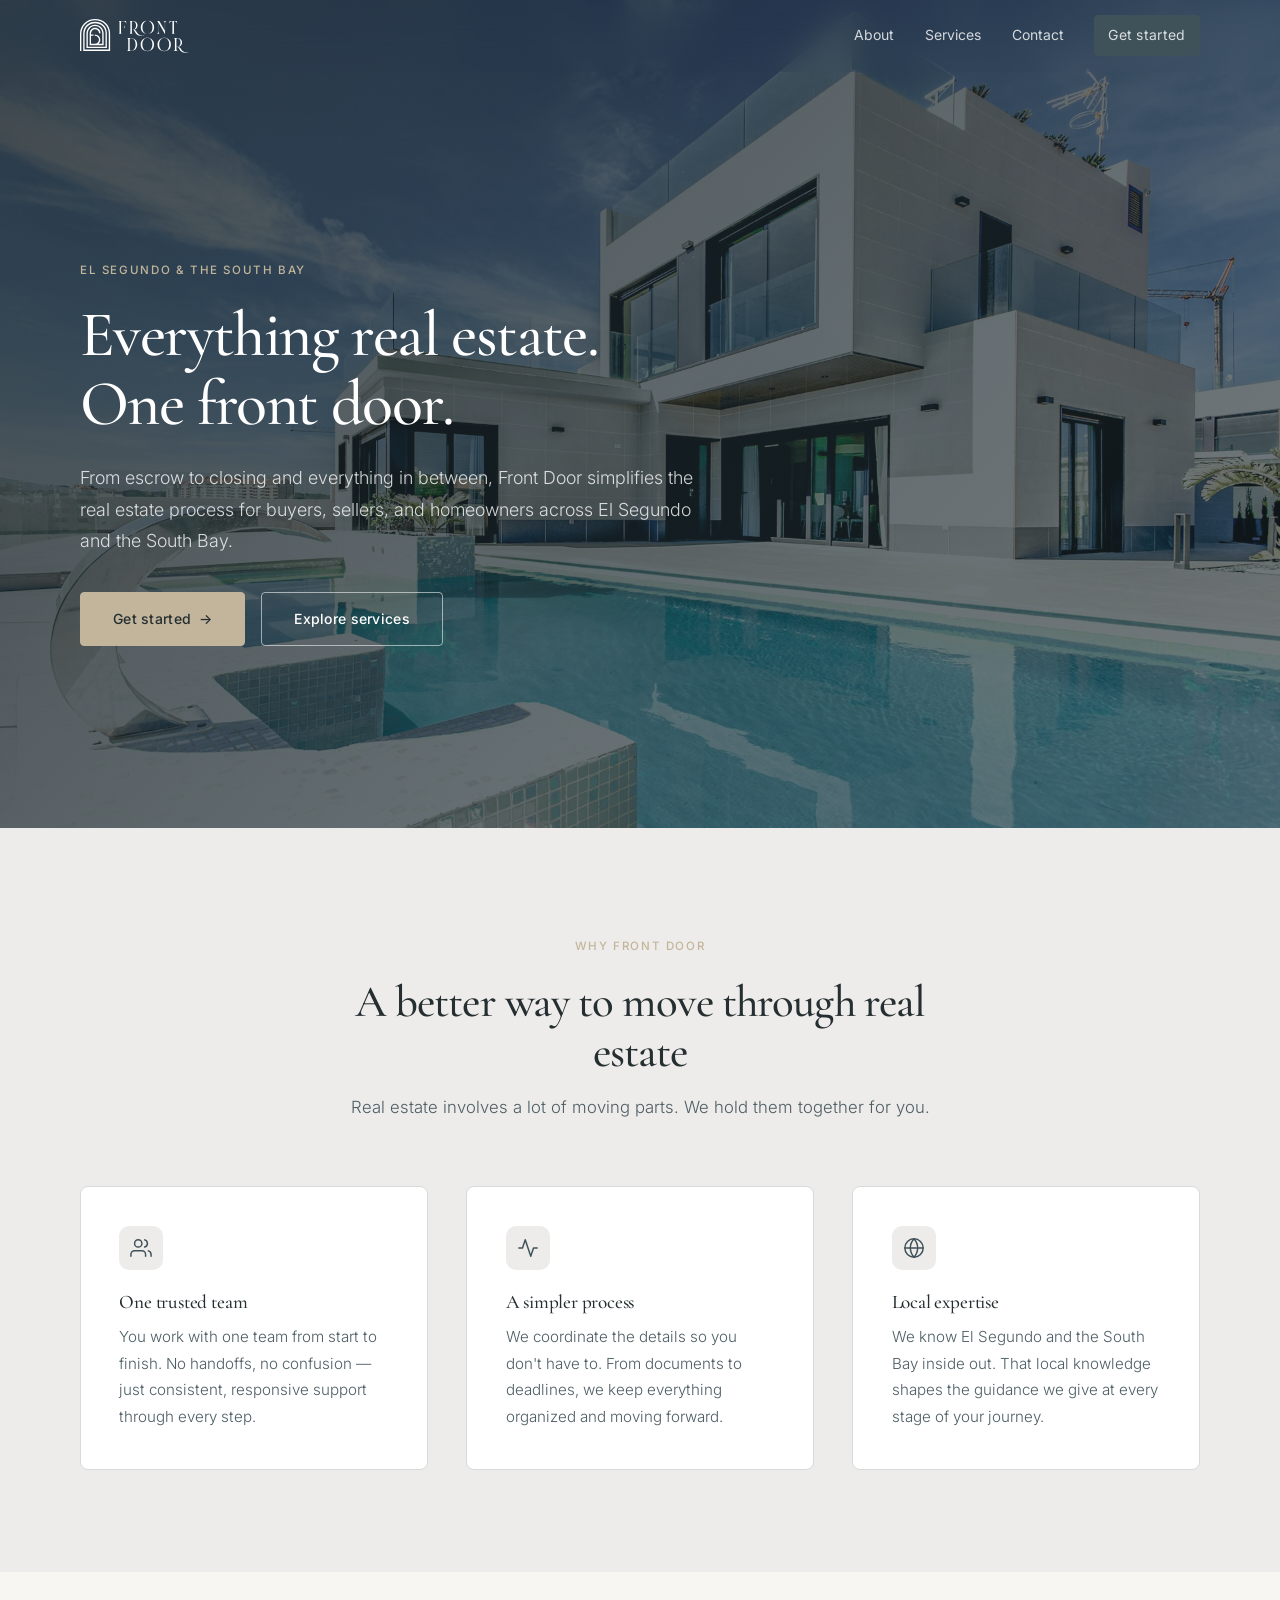
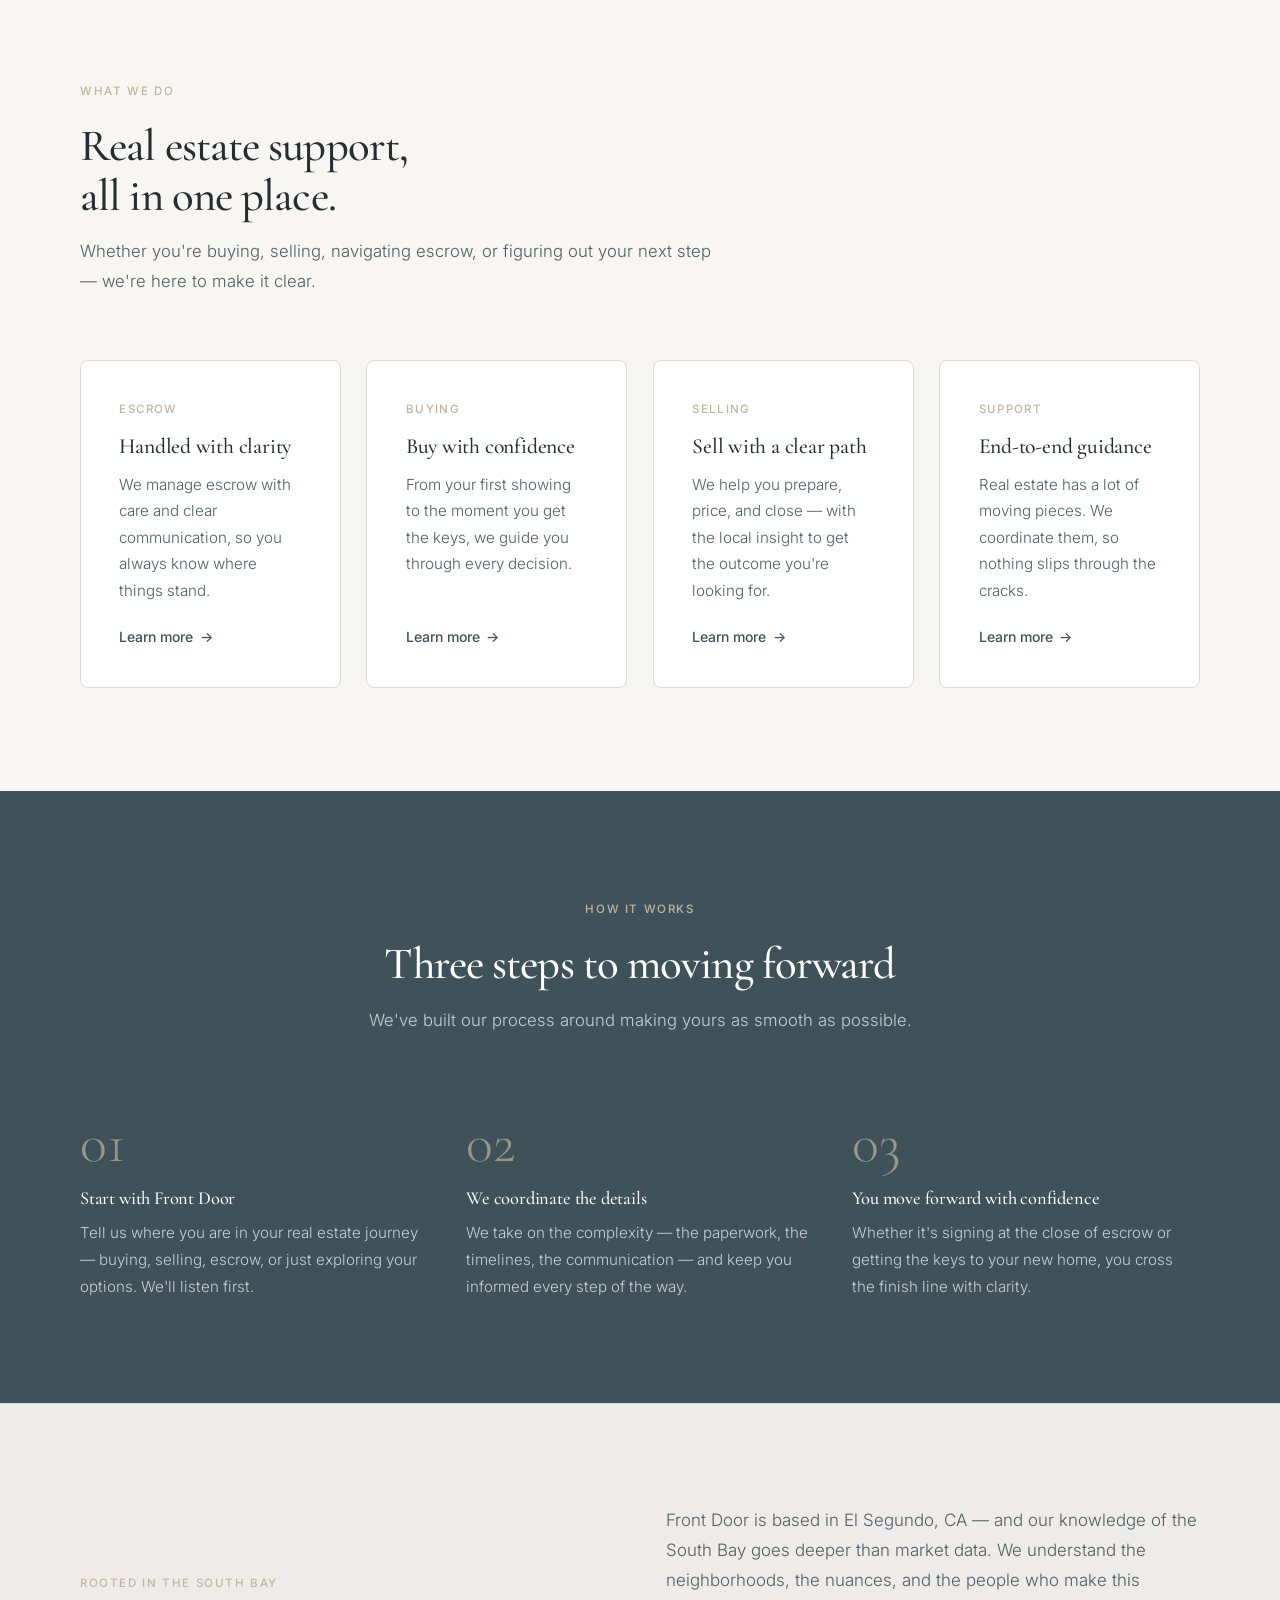
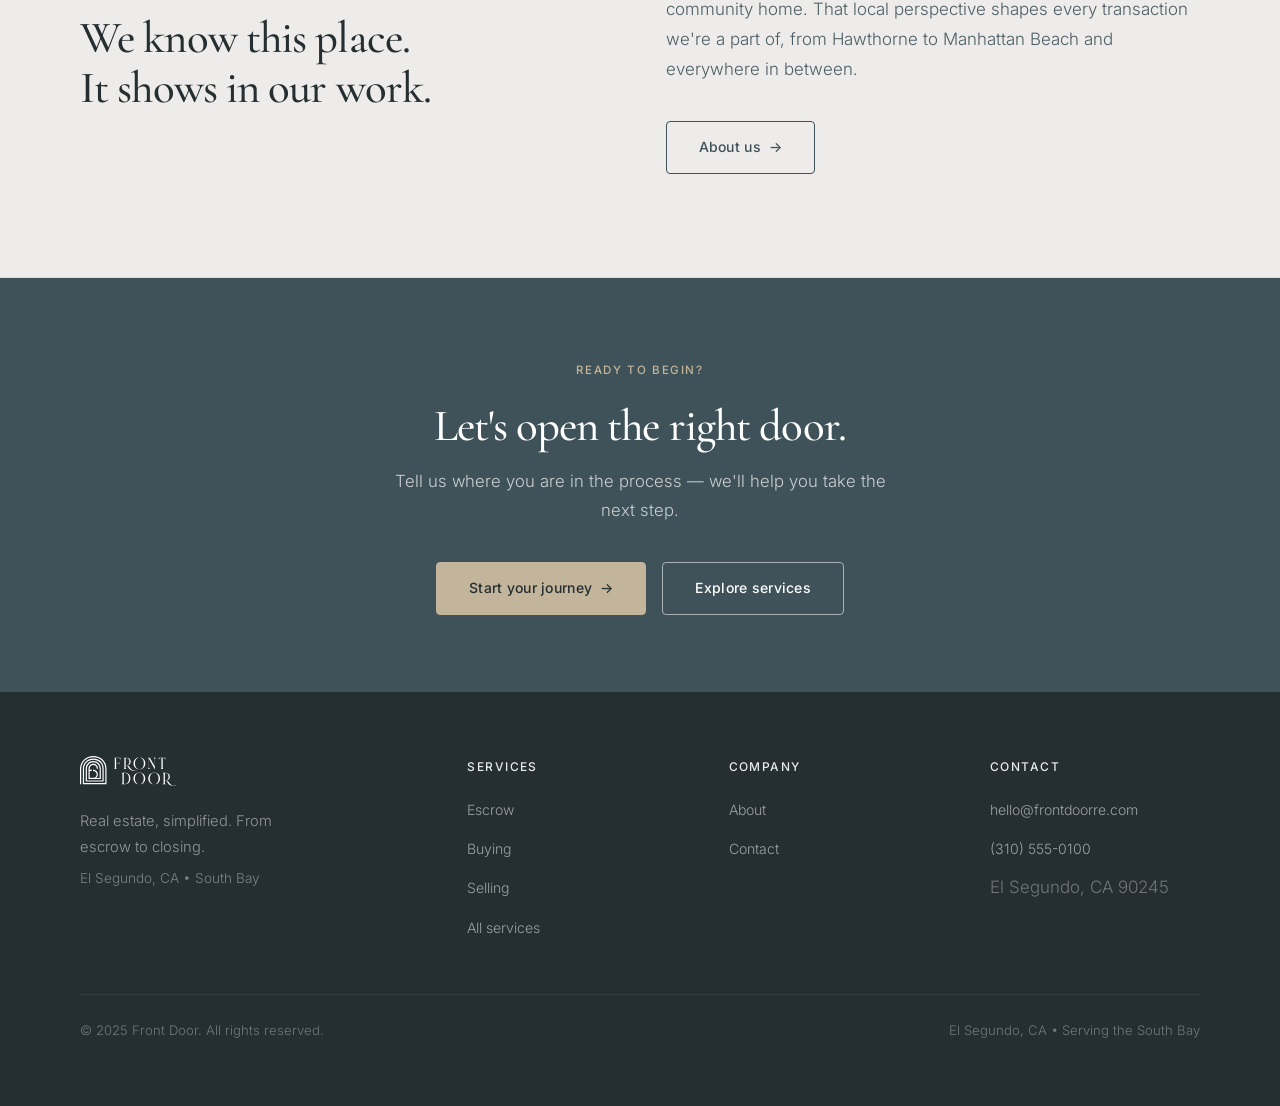
==== commit 1529b609: "Add luxury hero background image with dark overlay - Downloads free Unsplash luxury villa photo to a" ====
--- a/index.html
+++ b/index.html
@@ -42,13 +42,16 @@
   }
   </script>
 </head>
-<body>
+<body class="hero-page">
 
   <!-- ══ HEADER ══ -->
   <header class="site-header" role="banner">
     <div class="header-inner">
-      <a href="index.html" class="logo" aria-label="Front Door — home">
+      <a href="index.html" class="logo logo-dark" aria-label="Front Door — home">
         <img src="assets/images/logo.svg" alt="Front Door" width="180" height="56">
+      </a>
+      <a href="index.html" class="logo logo-white" aria-label="Front Door — home">
+        <img src="assets/images/logo-white.svg" alt="Front Door" width="180" height="56">
       </a>
 
       <nav class="primary-nav" aria-label="Primary navigation">
@@ -76,8 +79,8 @@
           <h1 id="hero-heading" class="reveal">Everything real estate.<br>One front door.</h1>
           <p class="reveal">From escrow to closing and everything in between, Front Door simplifies the real estate process for buyers, sellers, and homeowners across El Segundo and the South Bay.</p>
           <div class="btn-group reveal">
-            <a href="contact.html" class="btn btn-primary">Get started <span class="arrow" aria-hidden="true">→</span></a>
-            <a href="services.html" class="btn btn-outline">Explore services</a>
+            <a href="contact.html" class="btn btn-accent">Get started <span class="arrow" aria-hidden="true">→</span></a>
+            <a href="services.html" class="btn btn-light">Explore services</a>
           </div>
         </div>
       </div>
--- a/css/styles.css
+++ b/css/styles.css
@@ -408,9 +408,30 @@
   padding-top: var(--hdr);
   position: relative;
   overflow: hidden;
+  background-color: var(--bg-dark);
+  background-image: url('../assets/images/hero-house.jpg');
+  background-size: cover;
+  background-position: center 55%;
+}
+
+/* Dark overlay */
+.hero::before {
+  content: '';
+  position: absolute;
+  inset: 0;
+  background: linear-gradient(
+    135deg,
+    rgba(22, 32, 37, 0.80) 0%,
+    rgba(30, 44, 50, 0.65) 60%,
+    rgba(22, 32, 37, 0.55) 100%
+  );
+  pointer-events: none;
+  z-index: 0;
 }
 
 .hero-inner {
+  position: relative;
+  z-index: 1;
   padding-block: clamp(5rem, 10vw, 9rem);
 }
 
@@ -420,13 +441,47 @@
 
 .hero h1 {
   margin-bottom: 1.5rem;
+  color: #fff;
+}
+
+.hero .label {
+  color: var(--accent);
 }
 
 .hero p {
   font-size: clamp(1rem, 1.4vw, 1.15rem);
   max-width: 56ch;
-  color: var(--text-body);
-}
+  color: rgba(255,255,255,0.80);
+}
+
+/* ── HEADER ON HERO PAGES (transparent + white logo) ── */
+.hero-page .site-header:not(.scrolled) {
+  background: transparent;
+  border-bottom-color: transparent;
+}
+
+.hero-page .site-header:not(.scrolled) .logo-dark { display: none; }
+.hero-page .site-header:not(.scrolled) .logo-white { display: inline-flex; }
+.logo-white { display: none; }
+.logo-dark  { display: inline-flex; }
+
+.hero-page .site-header:not(.scrolled) .primary-nav a {
+  color: rgba(255,255,255,0.80);
+}
+
+.hero-page .site-header:not(.scrolled) .primary-nav a:hover,
+.hero-page .site-header:not(.scrolled) .primary-nav a.active {
+  color: #fff;
+  background: rgba(255,255,255,0.10);
+}
+
+.hero-page .site-header:not(.scrolled) .nav-toggle span {
+  background: #fff;
+}
+
+/* scrolled state reverts to normal */
+.hero-page .site-header.scrolled .logo-dark  { display: inline-flex; }
+.hero-page .site-header.scrolled .logo-white { display: none; }
 
 /* ── PAGE HERO (inner pages) ── */
 .page-hero {
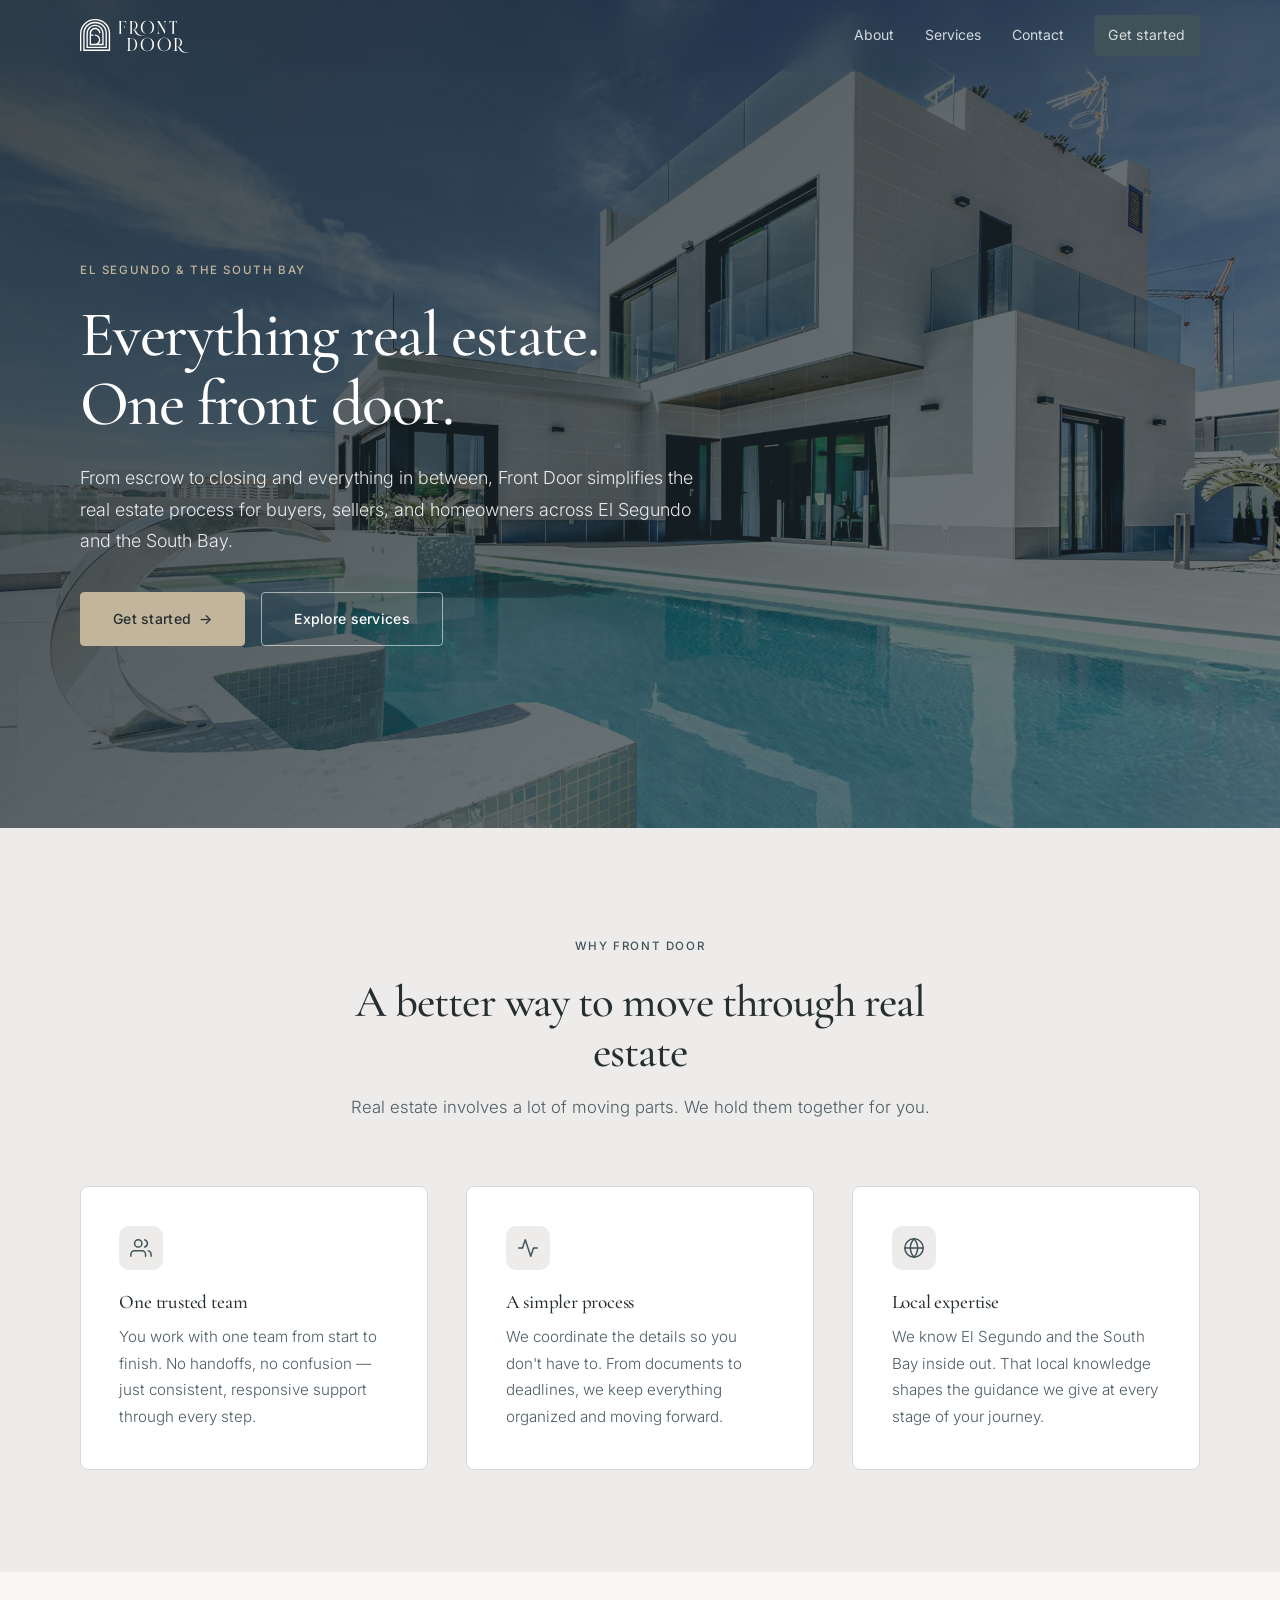
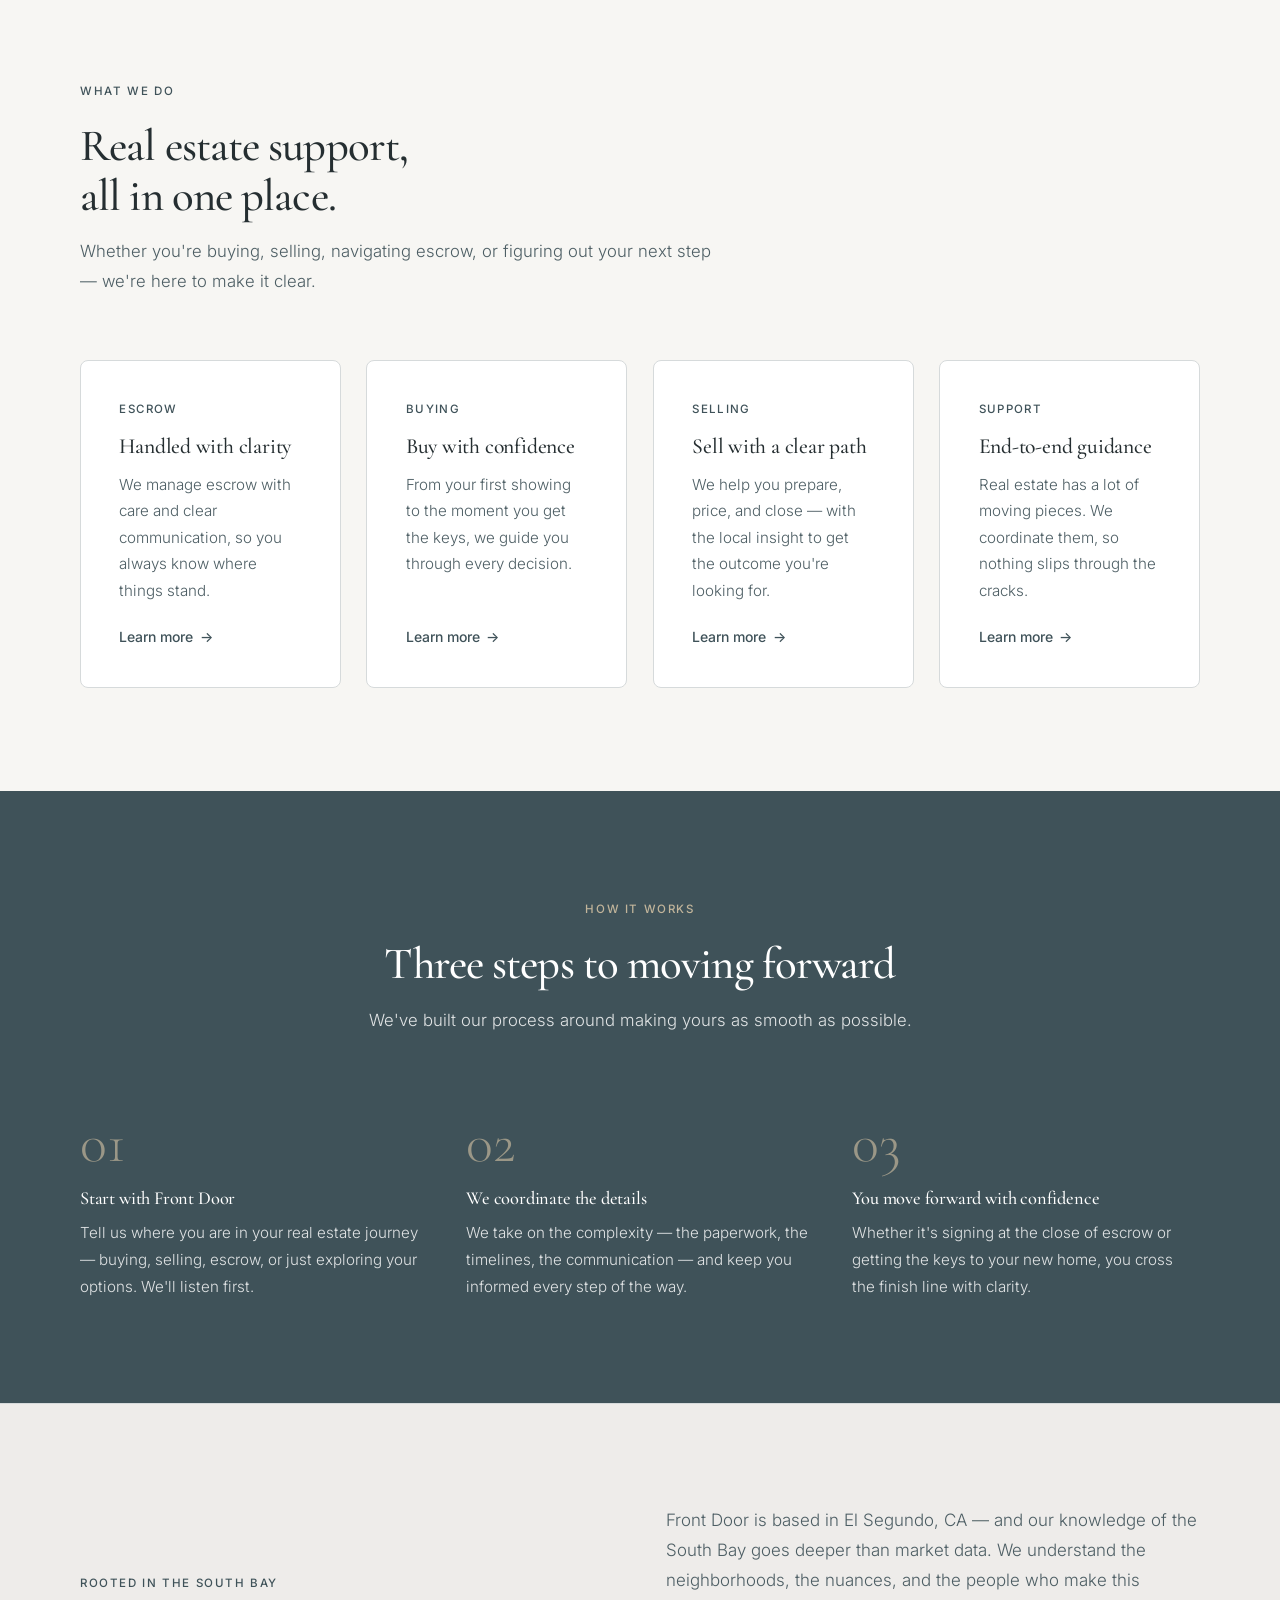
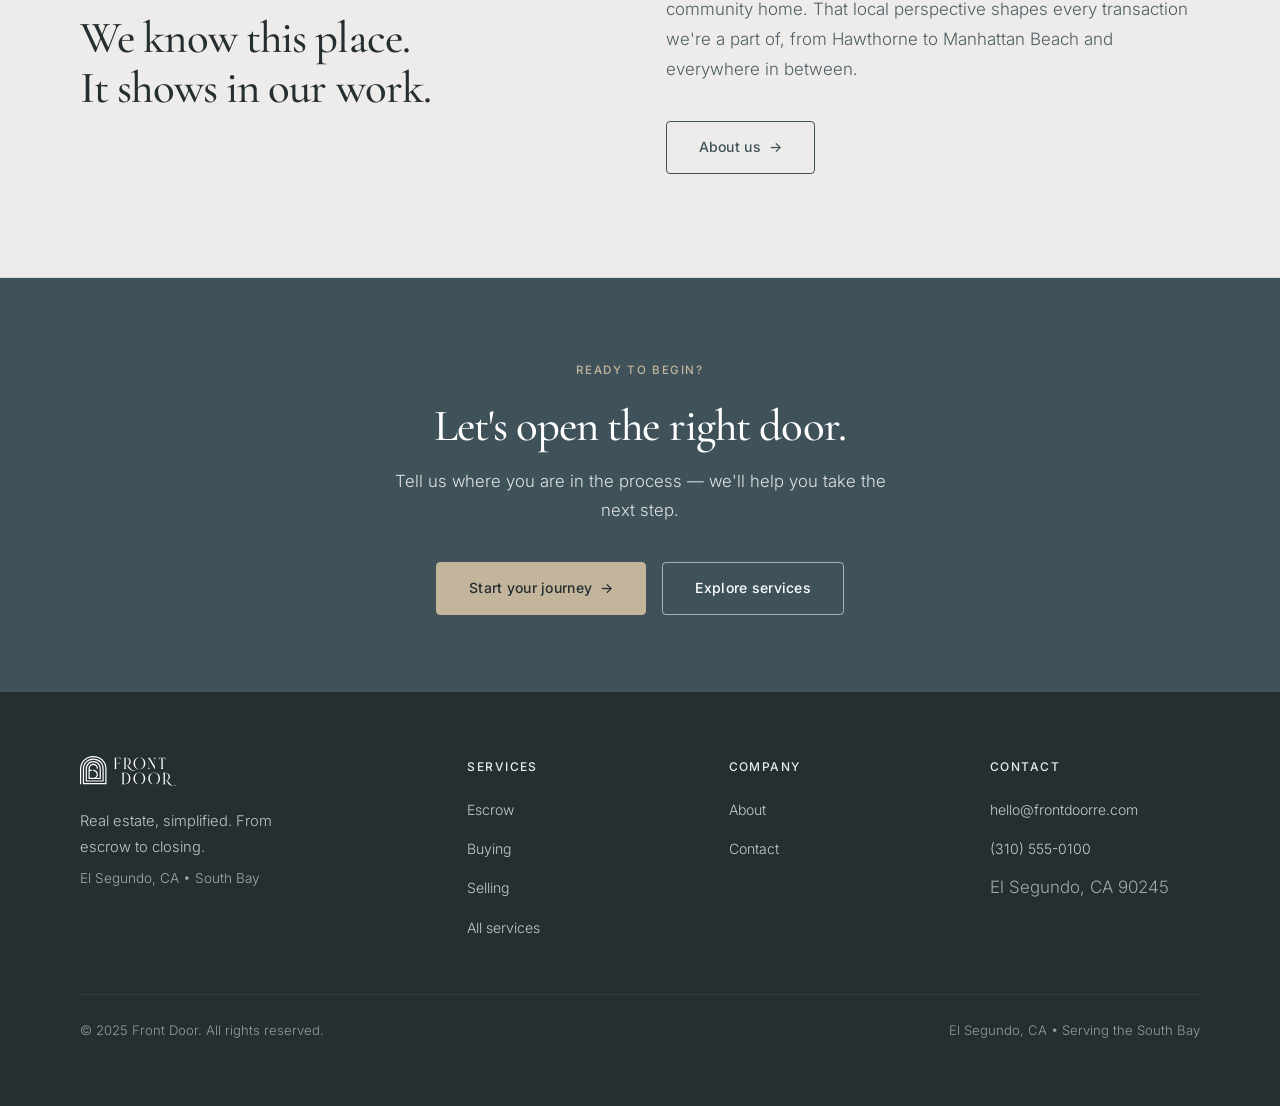
==== commit 6d9214c0: "Fix readability and contrast across all pages - Labels on light backgrounds: #C2B59B (1.87:1) → var(" ====
--- a/index.html
+++ b/index.html
@@ -263,7 +263,7 @@
           <ul>
             <li><a href="mailto:hello@frontdoorre.com">hello@frontdoorre.com</a></li>
             <li><a href="tel:+13105550100">(310) 555-0100</a></li>
-            <li><span style="color:rgba(255,255,255,0.35)">El Segundo, CA 90245</span></li>
+            <li><span style="color:rgba(255,255,255,0.58)">El Segundo, CA 90245</span></li>
           </ul>
         </div>
       </div>
--- a/css/styles.css
+++ b/css/styles.css
@@ -10,7 +10,7 @@
   --bg-dark:     #3F5259;
   --text:        #252E31;
   --text-body:   #4D5E64;
-  --text-muted:  #7A8C92;
+  --text-muted:  #5C6E75;
   --primary:     #3F5259;
   --primary-h:   #334449;
   --accent:      #C2B59B;
@@ -111,8 +111,15 @@
   font-weight: 500;
   letter-spacing: 0.14em;
   text-transform: uppercase;
+  color: var(--primary);   /* #3F5259 — 7.4:1 on light bg */
+  margin-bottom: 1.25rem;
+}
+
+/* Restore warm accent on dark backgrounds where it reads well */
+.section-dark .label,
+.cta-band       .label,
+.hero           .label {
   color: var(--accent);
-  margin-bottom: 1.25rem;
 }
 
 /* ── LAYOUT ── */
@@ -451,7 +458,7 @@
 .hero p {
   font-size: clamp(1rem, 1.4vw, 1.15rem);
   max-width: 56ch;
-  color: rgba(255,255,255,0.80);
+  color: rgba(255,255,255,0.88);
 }
 
 /* ── HEADER ON HERO PAGES (transparent + white logo) ── */
@@ -582,7 +589,7 @@
   font-weight: 500;
   letter-spacing: 0.12em;
   text-transform: uppercase;
-  color: var(--accent);
+  color: var(--primary);   /* high contrast on white cards */
 }
 
 .service-card h3 {
@@ -687,7 +694,7 @@
 }
 
 .section-dark p {
-  color: rgba(255,255,255,0.72);
+  color: rgba(255,255,255,0.84);
 }
 
 .section-dark .label {
@@ -723,7 +730,7 @@
 }
 
 .cta-band p {
-  color: rgba(255,255,255,0.72);
+  color: rgba(255,255,255,0.84);
   margin-inline: auto;
   font-size: 1.05rem;
   margin-bottom: 0;
@@ -960,14 +967,14 @@
 
 .footer-tagline {
   font-size: 0.92rem;
-  color: rgba(255,255,255,0.5);
+  color: rgba(255,255,255,0.72);
   margin-top: 0.85rem;
   max-width: 26ch;
 }
 
 .footer-location {
   font-size: 0.85rem;
-  color: rgba(255,255,255,0.4);
+  color: rgba(255,255,255,0.58);
   margin-top: 0.4rem;
 }
 
@@ -989,12 +996,12 @@
 
 .footer-col a {
   font-size: 0.88rem;
-  color: rgba(255,255,255,0.55);
+  color: rgba(255,255,255,0.75);
   transition: color 0.18s ease;
 }
 
 .footer-col a:hover {
-  color: rgba(255,255,255,0.9);
+  color: rgba(255,255,255,0.96);
 }
 
 .footer-bottom {
@@ -1007,7 +1014,7 @@
   flex-wrap: wrap;
   gap: 1rem;
   font-size: 0.82rem;
-  color: rgba(255,255,255,0.35);
+  color: rgba(255,255,255,0.52);
 }
 
 /* ── SCROLL ANIMATION ── */
